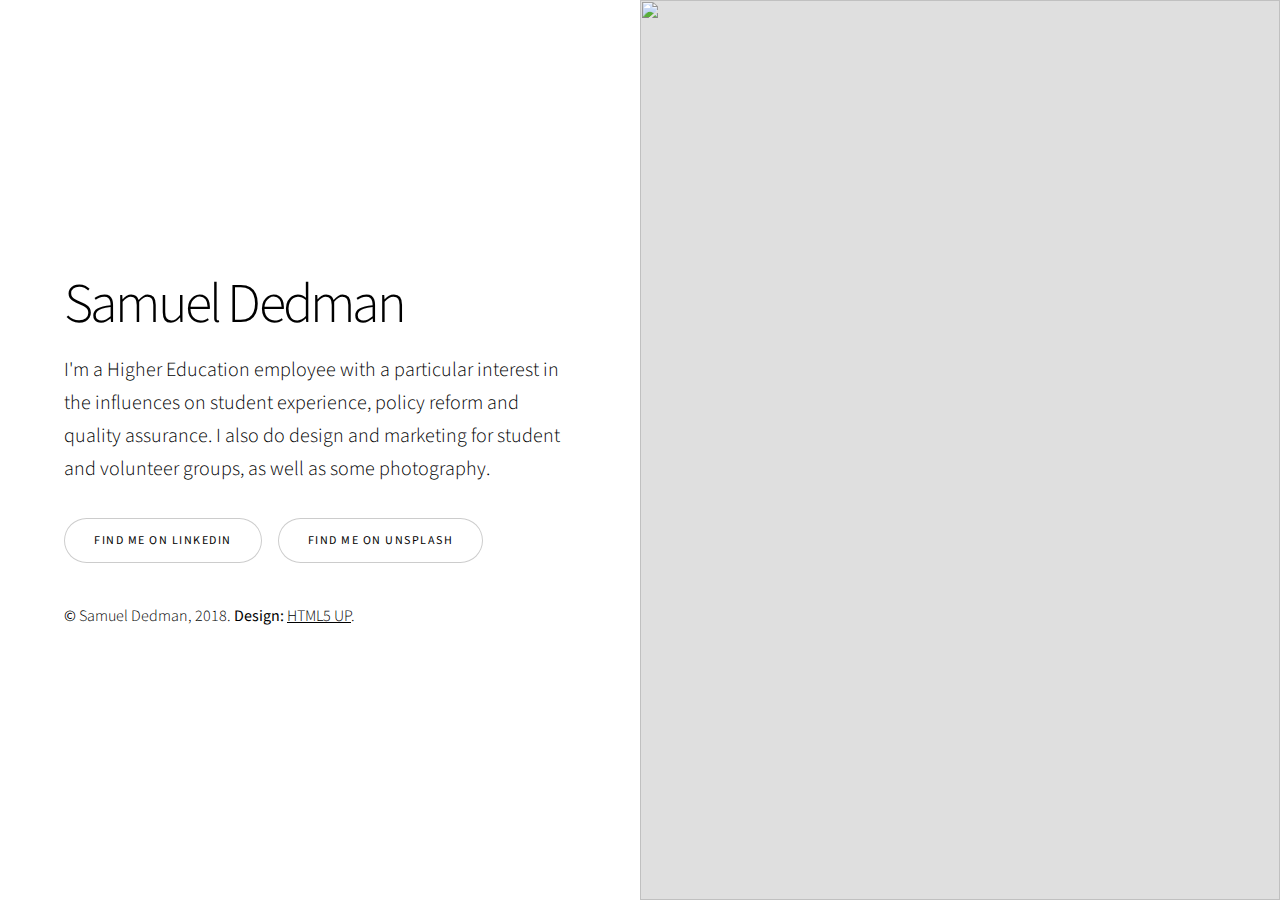
==== index.html @ d0163341 "ADD: New site layout" ====
<!DOCTYPE HTML>
<!--
	Story by HTML5 UP
	html5up.net | @ajlkn
	Free for personal and commercial use under the CCA 3.0 license (html5up.net/license)
-->
<html>

<head>
    <title>Samuel Dedman</title>
    <meta charset="utf-8" />
    <meta name="viewport" content="width=device-width, initial-scale=1, user-scalable=no" />
    <link rel="stylesheet" href="assets/css/main.css" />
    <noscript>
        <link rel="stylesheet" href="assets/css/noscript.css" /></noscript>
</head>

<body class="is-preload">

    <!-- Wrapper -->
    <div id="wrapper" class="divided">

        <!-- One -->
        <section class="banner style1 orient-left content-align-left image-position-right fullscreen onload-image-fade-in onload-content-fade-right">
            <div class="content">
                <h1>Samuel Dedman</h1>
                <p class="major">I'm a Higher Education employee with a particular interest in the influences on student experience, policy reform and quality assurance. I also do design and marketing for student and volunteer groups, as well as some photography.</p>
                <ul class="actions">
                    <li><a href="https://www.linkedin.com/in/samueljdedman/" class="button big wide smooth-scroll-middle">Find me on LinkedIn</a></li>
                    <li><a href="https://unsplash.com/@sjdedman" class="button big wide smooth-scroll-middle">Find me on Unsplash</a></li>
                </ul>
                <p><b>&copy;</b> Samuel Dedman, 2018. <b>Design:</b> <a href="https://html5up.net">HTML5 UP</a>.</p>
            </div>
            <div class="image">
                <img src="images/banner.jpg" alt="" />
            </div>
        </section>

    </div>

    <!-- Scripts -->
    <script src="assets/js/jquery.min.js"></script>
    <script src="assets/js/jquery.scrollex.min.js"></script>
    <script src="assets/js/jquery.scrolly.min.js"></script>
    <script src="assets/js/browser.min.js"></script>
    <script src="assets/js/breakpoints.min.js"></script>
    <script src="assets/js/util.js"></script>
    <script src="assets/js/main.js"></script>

</body>

</html>
---- assets/css/main.css ----
@import url(font-awesome.min.css);
@import url("https://fonts.googleapis.com/css?family=Source+Sans+Pro:300,300i,400,400i");

/*
	Story by HTML5 UP
	html5up.net | @ajlkn
	Free for personal and commercial use under the CCA 3.0 license (html5up.net/license)
*/

html, body, div, span, applet, object,
iframe, h1, h2, h3, h4, h5, h6, p, blockquote,
pre, a, abbr, acronym, address, big, cite,
code, del, dfn, em, img, ins, kbd, q, s, samp,
small, strike, strong, sub, sup, tt, var, b,
u, i, center, dl, dt, dd, ol, ul, li, fieldset,
form, label, legend, table, caption, tbody,
tfoot, thead, tr, th, td, article, aside,
canvas, details, embed, figure, figcaption,
footer, header, hgroup, menu, nav, output, ruby,
section, summary, time, mark, audio, video {
	margin: 0;
	padding: 0;
	border: 0;
	font-size: 100%;
	font: inherit;
	vertical-align: baseline;}

article, aside, details, figcaption, figure,
footer, header, hgroup, menu, nav, section {
	display: block;}

body {
	line-height: 1;
}

ol, ul {
	list-style: none;
}

blockquote, q {
	quotes: none;
}

	blockquote:before, blockquote:after, q:before, q:after {
		content: '';
		content: none;
	}

table {
	border-collapse: collapse;
	border-spacing: 0;
}

body {
	-webkit-text-size-adjust: none;
}

mark {
	background-color: transparent;
	color: inherit;
}

input::-moz-focus-inner {
	border: 0;
	padding: 0;
}

input, select, textarea {
	-moz-appearance: none;
	-webkit-appearance: none;
	-ms-appearance: none;
	appearance: none;
}

/* Basic */

	@-ms-viewport {
		width: device-width;
	}

	body {
		-ms-overflow-style: scrollbar;
	}

	@media screen and (max-width: 480px) {

		html, body {
			min-width: 320px;
		}

	}

	html {
		box-sizing: border-box;
	}

	*, *:before, *:after {
		box-sizing: inherit;
	}

	body {
		background: #ffffff;
	}

		body.is-preload *, body.is-preload *:before, body.is-preload *:after {
			-moz-animation: none !important;
			-webkit-animation: none !important;
			-ms-animation: none !important;
			animation: none !important;
			-moz-transition: none !important;
			-webkit-transition: none !important;
			-ms-transition: none !important;
			transition: none !important;
		}

/* Type */

	html {
		font-size: 18pt;
	}

		@media screen and (max-width: 1680px) {

			html {
				font-size: 14pt;
			}

		}

		@media screen and (max-width: 1280px) {

			html {
				font-size: 12pt;
			}

		}

		@media screen and (max-width: 736px) {

			html {
				font-size: 11pt;
			}

		}

		@media screen and (max-width: 360px) {

			html {
				font-size: 10pt;
			}

		}

	body {
		background-color: #ffffff;
		color: #000000;
	}

	body, input, select, textarea {
		font-family: "Source Sans Pro", Helvetica, sans-serif;
		font-size: 1rem;
		font-weight: 300;
		line-height: 1.65;
	}

	a {
		-moz-transition: color 0.2s ease-in-out;
		-webkit-transition: color 0.2s ease-in-out;
		-ms-transition: color 0.2s ease-in-out;
		transition: color 0.2s ease-in-out;
		text-decoration: underline;
	}

		a:hover {
			text-decoration: none;
		}

	strong, b {
		font-weight: 400;
	}

	em, i {
		font-style: italic;
	}

	p {
		margin: 0 0 2rem 0;
	}

		p.major {
			font-size: 1.25rem;
		}

	h1, h2, h3, h4, h5, h6 {
		font-weight: 300;
		line-height: 1.375;
		letter-spacing: -0.05em;
		margin: 0 0 1rem 0;
	}

		h1 a, h2 a, h3 a, h4 a, h5 a, h6 a {
			color: inherit;
			text-decoration: none;
		}

	h1 {
		font-size: 3.5rem;
		line-height: 1.2;
	}

	h2 {
		font-size: 2.25rem;
	}

	h3 {
		font-size: 1.5rem;
	}

	h4 {
		font-size: 1.1rem;
	}

	h5 {
		font-size: 0.9rem;
	}

	h6 {
		font-size: 0.7rem;
	}

	sub {
		font-size: 0.8rem;
		position: relative;
		top: 0.5rem;
	}

	sup {
		font-size: 0.8rem;
		position: relative;
		top: -0.5rem;
	}

	blockquote {
		border-left: solid 4px;
		font-style: italic;
		margin: 0 0 2rem 0;
		padding: 0.5rem 0 0.5rem 2rem;
	}

	code {
		border-radius: 4px;
		font-family: "Courier New", monospace;
		font-size: 0.9em;
		margin: 0 0.25rem;
		padding: 0.25rem 0.325rem;
	}

	pre {
		-webkit-overflow-scrolling: touch;
		font-family: "Courier New", monospace;
		font-size: 0.9em;
		margin: 0 0 2rem 0;
	}

		pre code {
			display: block;
			line-height: 1.5;
			padding: 0.75rem 1rem;
			overflow-x: auto;
		}

	hr {
		border: 0;
		border-bottom: solid 1px;
		margin: 2.5rem 0;
	}

		hr.major {
			margin: 3.5rem 0;
		}

	.align-left {
		text-align: left;
	}

	.align-center {
		text-align: center;
	}

	.align-right {
		text-align: right;
	}

	@media screen and (max-width: 736px) {

		p.major {
			font-size: 1.1rem;
		}

		h1 {
			font-size: 2.5rem;
		}

		h2 {
			font-size: 2rem;
		}

		h3 {
			font-size: 1.25rem;
		}

		h4 {
			font-size: 1rem;
		}

	}

	input, select, textarea {
		color: #000000;
	}

	a {
		color: #000000;
	}

		a:hover {
			color: #47D3E5;
		}

	strong, b {
		color: #000000;
	}

	h1, h2, h3, h4, h5, h6 {
		color: #000000;
	}

	blockquote {
		border-left-color: rgba(0, 0, 0, 0.2);
	}

	code {
		background: rgba(0, 0, 0, 0.05);
		border-color: rgba(0, 0, 0, 0.2);
	}

	hr {
		border-bottom-color: rgba(0, 0, 0, 0.2);
	}

/* Row */

	.row {
		display: flex;
		flex-wrap: wrap;
		box-sizing: border-box;
		align-items: stretch;
	}

		.row > * {
			box-sizing: border-box;
		}

		.row.gtr-uniform > * > :last-child {
			margin-bottom: 0;
		}

		.row.aln-left {
			justify-content: flex-start;
		}

		.row.aln-center {
			justify-content: center;
		}

		.row.aln-right {
			justify-content: flex-end;
		}

		.row.aln-top {
			align-items: flex-start;
		}

		.row.aln-middle {
			align-items: center;
		}

		.row.aln-bottom {
			align-items: flex-end;
		}

		.row > .imp {
			order: -1;
		}

		.row > .col-1 {
			width: 8.3333333333%;
		}

		.row > .off-1 {
			margin-left: 8.3333333333%;
		}

		.row > .col-2 {
			width: 16.6666666667%;
		}

		.row > .off-2 {
			margin-left: 16.6666666667%;
		}

		.row > .col-3 {
			width: 25%;
		}

		.row > .off-3 {
			margin-left: 25%;
		}

		.row > .col-4 {
			width: 33.3333333333%;
		}

		.row > .off-4 {
			margin-left: 33.3333333333%;
		}

		.row > .col-5 {
			width: 41.6666666667%;
		}

		.row > .off-5 {
			margin-left: 41.6666666667%;
		}

		.row > .col-6 {
			width: 50%;
		}

		.row > .off-6 {
			margin-left: 50%;
		}

		.row > .col-7 {
			width: 58.3333333333%;
		}

		.row > .off-7 {
			margin-left: 58.3333333333%;
		}

		.row > .col-8 {
			width: 66.6666666667%;
		}

		.row > .off-8 {
			margin-left: 66.6666666667%;
		}

		.row > .col-9 {
			width: 75%;
		}

		.row > .off-9 {
			margin-left: 75%;
		}

		.row > .col-10 {
			width: 83.3333333333%;
		}

		.row > .off-10 {
			margin-left: 83.3333333333%;
		}

		.row > .col-11 {
			width: 91.6666666667%;
		}

		.row > .off-11 {
			margin-left: 91.6666666667%;
		}

		.row > .col-12 {
			width: 100%;
		}

		.row > .off-12 {
			margin-left: 100%;
		}

		.row.gtr-0 {
			margin-top: 0;
			margin-left: 0rem;
		}

			.row.gtr-0 > * {
				padding: 0 0 0 0rem;
			}

			.row.gtr-0.gtr-uniform {
				margin-top: 0rem;
			}

				.row.gtr-0.gtr-uniform > * {
					padding-top: 0rem;
				}

		.row.gtr-25 {
			margin-top: 0;
			margin-left: -0.5rem;
		}

			.row.gtr-25 > * {
				padding: 0 0 0 0.5rem;
			}

			.row.gtr-25.gtr-uniform {
				margin-top: -0.5rem;
			}

				.row.gtr-25.gtr-uniform > * {
					padding-top: 0.5rem;
				}

		.row.gtr-50 {
			margin-top: 0;
			margin-left: -1rem;
		}

			.row.gtr-50 > * {
				padding: 0 0 0 1rem;
			}

			.row.gtr-50.gtr-uniform {
				margin-top: -1rem;
			}

				.row.gtr-50.gtr-uniform > * {
					padding-top: 1rem;
				}

		.row {
			margin-top: 0;
			margin-left: -2rem;
		}

			.row > * {
				padding: 0 0 0 2rem;
			}

			.row.gtr-uniform {
				margin-top: -2rem;
			}

				.row.gtr-uniform > * {
					padding-top: 2rem;
				}

		.row.gtr-150 {
			margin-top: 0;
			margin-left: -3rem;
		}

			.row.gtr-150 > * {
				padding: 0 0 0 3rem;
			}

			.row.gtr-150.gtr-uniform {
				margin-top: -3rem;
			}

				.row.gtr-150.gtr-uniform > * {
					padding-top: 3rem;
				}

		.row.gtr-200 {
			margin-top: 0;
			margin-left: -4rem;
		}

			.row.gtr-200 > * {
				padding: 0 0 0 4rem;
			}

			.row.gtr-200.gtr-uniform {
				margin-top: -4rem;
			}

				.row.gtr-200.gtr-uniform > * {
					padding-top: 4rem;
				}

		@media screen and (max-width: 1680px) {

			.row {
				display: flex;
				flex-wrap: wrap;
				box-sizing: border-box;
				align-items: stretch;
			}

				.row > * {
					box-sizing: border-box;
				}

				.row.gtr-uniform > * > :last-child {
					margin-bottom: 0;
				}

				.row.aln-left {
					justify-content: flex-start;
				}

				.row.aln-center {
					justify-content: center;
				}

				.row.aln-right {
					justify-content: flex-end;
				}

				.row.aln-top {
					align-items: flex-start;
				}

				.row.aln-middle {
					align-items: center;
				}

				.row.aln-bottom {
					align-items: flex-end;
				}

				.row > .imp-xlarge {
					order: -1;
				}

				.row > .col-1-xlarge {
					width: 8.3333333333%;
				}

				.row > .off-1-xlarge {
					margin-left: 8.3333333333%;
				}

				.row > .col-2-xlarge {
					width: 16.6666666667%;
				}

				.row > .off-2-xlarge {
					margin-left: 16.6666666667%;
				}

				.row > .col-3-xlarge {
					width: 25%;
				}

				.row > .off-3-xlarge {
					margin-left: 25%;
				}

				.row > .col-4-xlarge {
					width: 33.3333333333%;
				}

				.row > .off-4-xlarge {
					margin-left: 33.3333333333%;
				}

				.row > .col-5-xlarge {
					width: 41.6666666667%;
				}

				.row > .off-5-xlarge {
					margin-left: 41.6666666667%;
				}

				.row > .col-6-xlarge {
					width: 50%;
				}

				.row > .off-6-xlarge {
					margin-left: 50%;
				}

				.row > .col-7-xlarge {
					width: 58.3333333333%;
				}

				.row > .off-7-xlarge {
					margin-left: 58.3333333333%;
				}

				.row > .col-8-xlarge {
					width: 66.6666666667%;
				}

				.row > .off-8-xlarge {
					margin-left: 66.6666666667%;
				}

				.row > .col-9-xlarge {
					width: 75%;
				}

				.row > .off-9-xlarge {
					margin-left: 75%;
				}

				.row > .col-10-xlarge {
					width: 83.3333333333%;
				}

				.row > .off-10-xlarge {
					margin-left: 83.3333333333%;
				}

				.row > .col-11-xlarge {
					width: 91.6666666667%;
				}

				.row > .off-11-xlarge {
					margin-left: 91.6666666667%;
				}

				.row > .col-12-xlarge {
					width: 100%;
				}

				.row > .off-12-xlarge {
					margin-left: 100%;
				}

				.row.gtr-0 {
					margin-top: 0;
					margin-left: 0rem;
				}

					.row.gtr-0 > * {
						padding: 0 0 0 0rem;
					}

					.row.gtr-0.gtr-uniform {
						margin-top: 0rem;
					}

						.row.gtr-0.gtr-uniform > * {
							padding-top: 0rem;
						}

				.row.gtr-25 {
					margin-top: 0;
					margin-left: -0.5rem;
				}

					.row.gtr-25 > * {
						padding: 0 0 0 0.5rem;
					}

					.row.gtr-25.gtr-uniform {
						margin-top: -0.5rem;
					}

						.row.gtr-25.gtr-uniform > * {
							padding-top: 0.5rem;
						}

				.row.gtr-50 {
					margin-top: 0;
					margin-left: -1rem;
				}

					.row.gtr-50 > * {
						padding: 0 0 0 1rem;
					}

					.row.gtr-50.gtr-uniform {
						margin-top: -1rem;
					}

						.row.gtr-50.gtr-uniform > * {
							padding-top: 1rem;
						}

				.row {
					margin-top: 0;
					margin-left: -2rem;
				}

					.row > * {
						padding: 0 0 0 2rem;
					}

					.row.gtr-uniform {
						margin-top: -2rem;
					}

						.row.gtr-uniform > * {
							padding-top: 2rem;
						}

				.row.gtr-150 {
					margin-top: 0;
					margin-left: -3rem;
				}

					.row.gtr-150 > * {
						padding: 0 0 0 3rem;
					}

					.row.gtr-150.gtr-uniform {
						margin-top: -3rem;
					}

						.row.gtr-150.gtr-uniform > * {
							padding-top: 3rem;
						}

				.row.gtr-200 {
					margin-top: 0;
					margin-left: -4rem;
				}

					.row.gtr-200 > * {
						padding: 0 0 0 4rem;
					}

					.row.gtr-200.gtr-uniform {
						margin-top: -4rem;
					}

						.row.gtr-200.gtr-uniform > * {
							padding-top: 4rem;
						}

		}

		@media screen and (max-width: 1280px) {

			.row {
				display: flex;
				flex-wrap: wrap;
				box-sizing: border-box;
				align-items: stretch;
			}

				.row > * {
					box-sizing: border-box;
				}

				.row.gtr-uniform > * > :last-child {
					margin-bottom: 0;
				}

				.row.aln-left {
					justify-content: flex-start;
				}

				.row.aln-center {
					justify-content: center;
				}

				.row.aln-right {
					justify-content: flex-end;
				}

				.row.aln-top {
					align-items: flex-start;
				}

				.row.aln-middle {
					align-items: center;
				}

				.row.aln-bottom {
					align-items: flex-end;
				}

				.row > .imp-large {
					order: -1;
				}

				.row > .col-1-large {
					width: 8.3333333333%;
				}

				.row > .off-1-large {
					margin-left: 8.3333333333%;
				}

				.row > .col-2-large {
					width: 16.6666666667%;
				}

				.row > .off-2-large {
					margin-left: 16.6666666667%;
				}

				.row > .col-3-large {
					width: 25%;
				}

				.row > .off-3-large {
					margin-left: 25%;
				}

				.row > .col-4-large {
					width: 33.3333333333%;
				}

				.row > .off-4-large {
					margin-left: 33.3333333333%;
				}

				.row > .col-5-large {
					width: 41.6666666667%;
				}

				.row > .off-5-large {
					margin-left: 41.6666666667%;
				}

				.row > .col-6-large {
					width: 50%;
				}

				.row > .off-6-large {
					margin-left: 50%;
				}

				.row > .col-7-large {
					width: 58.3333333333%;
				}

				.row > .off-7-large {
					margin-left: 58.3333333333%;
				}

				.row > .col-8-large {
					width: 66.6666666667%;
				}

				.row > .off-8-large {
					margin-left: 66.6666666667%;
				}

				.row > .col-9-large {
					width: 75%;
				}

				.row > .off-9-large {
					margin-left: 75%;
				}

				.row > .col-10-large {
					width: 83.3333333333%;
				}

				.row > .off-10-large {
					margin-left: 83.3333333333%;
				}

				.row > .col-11-large {
					width: 91.6666666667%;
				}

				.row > .off-11-large {
					margin-left: 91.6666666667%;
				}

				.row > .col-12-large {
					width: 100%;
				}

				.row > .off-12-large {
					margin-left: 100%;
				}

				.row.gtr-0 {
					margin-top: 0;
					margin-left: 0rem;
				}

					.row.gtr-0 > * {
						padding: 0 0 0 0rem;
					}

					.row.gtr-0.gtr-uniform {
						margin-top: 0rem;
					}

						.row.gtr-0.gtr-uniform > * {
							padding-top: 0rem;
						}

				.row.gtr-25 {
					margin-top: 0;
					margin-left: -0.5rem;
				}

					.row.gtr-25 > * {
						padding: 0 0 0 0.5rem;
					}

					.row.gtr-25.gtr-uniform {
						margin-top: -0.5rem;
					}

						.row.gtr-25.gtr-uniform > * {
							padding-top: 0.5rem;
						}

				.row.gtr-50 {
					margin-top: 0;
					margin-left: -1rem;
				}

					.row.gtr-50 > * {
						padding: 0 0 0 1rem;
					}

					.row.gtr-50.gtr-uniform {
						margin-top: -1rem;
					}

						.row.gtr-50.gtr-uniform > * {
							padding-top: 1rem;
						}

				.row {
					margin-top: 0;
					margin-left: -2rem;
				}

					.row > * {
						padding: 0 0 0 2rem;
					}

					.row.gtr-uniform {
						margin-top: -2rem;
					}

						.row.gtr-uniform > * {
							padding-top: 2rem;
						}

				.row.gtr-150 {
					margin-top: 0;
					margin-left: -3rem;
				}

					.row.gtr-150 > * {
						padding: 0 0 0 3rem;
					}

					.row.gtr-150.gtr-uniform {
						margin-top: -3rem;
					}

						.row.gtr-150.gtr-uniform > * {
							padding-top: 3rem;
						}

				.row.gtr-200 {
					margin-top: 0;
					margin-left: -4rem;
				}

					.row.gtr-200 > * {
						padding: 0 0 0 4rem;
					}

					.row.gtr-200.gtr-uniform {
						margin-top: -4rem;
					}

						.row.gtr-200.gtr-uniform > * {
							padding-top: 4rem;
						}

		}

		@media screen and (max-width: 980px) {

			.row {
				display: flex;
				flex-wrap: wrap;
				box-sizing: border-box;
				align-items: stretch;
			}

				.row > * {
					box-sizing: border-box;
				}

				.row.gtr-uniform > * > :last-child {
					margin-bottom: 0;
				}

				.row.aln-left {
					justify-content: flex-start;
				}

				.row.aln-center {
					justify-content: center;
				}

				.row.aln-right {
					justify-content: flex-end;
				}

				.row.aln-top {
					align-items: flex-start;
				}

				.row.aln-middle {
					align-items: center;
				}

				.row.aln-bottom {
					align-items: flex-end;
				}

				.row > .imp-medium {
					order: -1;
				}

				.row > .col-1-medium {
					width: 8.3333333333%;
				}

				.row > .off-1-medium {
					margin-left: 8.3333333333%;
				}

				.row > .col-2-medium {
					width: 16.6666666667%;
				}

				.row > .off-2-medium {
					margin-left: 16.6666666667%;
				}

				.row > .col-3-medium {
					width: 25%;
				}

				.row > .off-3-medium {
					margin-left: 25%;
				}

				.row > .col-4-medium {
					width: 33.3333333333%;
				}

				.row > .off-4-medium {
					margin-left: 33.3333333333%;
				}

				.row > .col-5-medium {
					width: 41.6666666667%;
				}

				.row > .off-5-medium {
					margin-left: 41.6666666667%;
				}

				.row > .col-6-medium {
					width: 50%;
				}

				.row > .off-6-medium {
					margin-left: 50%;
				}

				.row > .col-7-medium {
					width: 58.3333333333%;
				}

				.row > .off-7-medium {
					margin-left: 58.3333333333%;
				}

				.row > .col-8-medium {
					width: 66.6666666667%;
				}

				.row > .off-8-medium {
					margin-left: 66.6666666667%;
				}

				.row > .col-9-medium {
					width: 75%;
				}

				.row > .off-9-medium {
					margin-left: 75%;
				}

				.row > .col-10-medium {
					width: 83.3333333333%;
				}

				.row > .off-10-medium {
					margin-left: 83.3333333333%;
				}

				.row > .col-11-medium {
					width: 91.6666666667%;
				}

				.row > .off-11-medium {
					margin-left: 91.6666666667%;
				}

				.row > .col-12-medium {
					width: 100%;
				}

				.row > .off-12-medium {
					margin-left: 100%;
				}

				.row.gtr-0 {
					margin-top: 0;
					margin-left: 0rem;
				}

					.row.gtr-0 > * {
						padding: 0 0 0 0rem;
					}

					.row.gtr-0.gtr-uniform {
						margin-top: 0rem;
					}

						.row.gtr-0.gtr-uniform > * {
							padding-top: 0rem;
						}

				.row.gtr-25 {
					margin-top: 0;
					margin-left: -0.5rem;
				}

					.row.gtr-25 > * {
						padding: 0 0 0 0.5rem;
					}

					.row.gtr-25.gtr-uniform {
						margin-top: -0.5rem;
					}

						.row.gtr-25.gtr-uniform > * {
							padding-top: 0.5rem;
						}

				.row.gtr-50 {
					margin-top: 0;
					margin-left: -1rem;
				}

					.row.gtr-50 > * {
						padding: 0 0 0 1rem;
					}

					.row.gtr-50.gtr-uniform {
						margin-top: -1rem;
					}

						.row.gtr-50.gtr-uniform > * {
							padding-top: 1rem;
						}

				.row {
					margin-top: 0;
					margin-left: -2rem;
				}

					.row > * {
						padding: 0 0 0 2rem;
					}

					.row.gtr-uniform {
						margin-top: -2rem;
					}

						.row.gtr-uniform > * {
							padding-top: 2rem;
						}

				.row.gtr-150 {
					margin-top: 0;
					margin-left: -3rem;
				}

					.row.gtr-150 > * {
						padding: 0 0 0 3rem;
					}

					.row.gtr-150.gtr-uniform {
						margin-top: -3rem;
					}

						.row.gtr-150.gtr-uniform > * {
							padding-top: 3rem;
						}

				.row.gtr-200 {
					margin-top: 0;
					margin-left: -4rem;
				}

					.row.gtr-200 > * {
						padding: 0 0 0 4rem;
					}

					.row.gtr-200.gtr-uniform {
						margin-top: -4rem;
					}

						.row.gtr-200.gtr-uniform > * {
							padding-top: 4rem;
						}

		}

		@media screen and (max-width: 736px) {

			.row {
				display: flex;
				flex-wrap: wrap;
				box-sizing: border-box;
				align-items: stretch;
			}

				.row > * {
					box-sizing: border-box;
				}

				.row.gtr-uniform > * > :last-child {
					margin-bottom: 0;
				}

				.row.aln-left {
					justify-content: flex-start;
				}

				.row.aln-center {
					justify-content: center;
				}

				.row.aln-right {
					justify-content: flex-end;
				}

				.row.aln-top {
					align-items: flex-start;
				}

				.row.aln-middle {
					align-items: center;
				}

				.row.aln-bottom {
					align-items: flex-end;
				}

				.row > .imp-small {
					order: -1;
				}

				.row > .col-1-small {
					width: 8.3333333333%;
				}

				.row > .off-1-small {
					margin-left: 8.3333333333%;
				}

				.row > .col-2-small {
					width: 16.6666666667%;
				}

				.row > .off-2-small {
					margin-left: 16.6666666667%;
				}

				.row > .col-3-small {
					width: 25%;
				}

				.row > .off-3-small {
					margin-left: 25%;
				}

				.row > .col-4-small {
					width: 33.3333333333%;
				}

				.row > .off-4-small {
					margin-left: 33.3333333333%;
				}

				.row > .col-5-small {
					width: 41.6666666667%;
				}

				.row > .off-5-small {
					margin-left: 41.6666666667%;
				}

				.row > .col-6-small {
					width: 50%;
				}

				.row > .off-6-small {
					margin-left: 50%;
				}

				.row > .col-7-small {
					width: 58.3333333333%;
				}

				.row > .off-7-small {
					margin-left: 58.3333333333%;
				}

				.row > .col-8-small {
					width: 66.6666666667%;
				}

				.row > .off-8-small {
					margin-left: 66.6666666667%;
				}

				.row > .col-9-small {
					width: 75%;
				}

				.row > .off-9-small {
					margin-left: 75%;
				}

				.row > .col-10-small {
					width: 83.3333333333%;
				}

				.row > .off-10-small {
					margin-left: 83.3333333333%;
				}

				.row > .col-11-small {
					width: 91.6666666667%;
				}

				.row > .off-11-small {
					margin-left: 91.6666666667%;
				}

				.row > .col-12-small {
					width: 100%;
				}

				.row > .off-12-small {
					margin-left: 100%;
				}

				.row.gtr-0 {
					margin-top: 0;
					margin-left: 0rem;
				}

					.row.gtr-0 > * {
						padding: 0 0 0 0rem;
					}

					.row.gtr-0.gtr-uniform {
						margin-top: 0rem;
					}

						.row.gtr-0.gtr-uniform > * {
							padding-top: 0rem;
						}

				.row.gtr-25 {
					margin-top: 0;
					margin-left: -0.5rem;
				}

					.row.gtr-25 > * {
						padding: 0 0 0 0.5rem;
					}

					.row.gtr-25.gtr-uniform {
						margin-top: -0.5rem;
					}

						.row.gtr-25.gtr-uniform > * {
							padding-top: 0.5rem;
						}

				.row.gtr-50 {
					margin-top: 0;
					margin-left: -1rem;
				}

					.row.gtr-50 > * {
						padding: 0 0 0 1rem;
					}

					.row.gtr-50.gtr-uniform {
						margin-top: -1rem;
					}

						.row.gtr-50.gtr-uniform > * {
							padding-top: 1rem;
						}

				.row {
					margin-top: 0;
					margin-left: -2rem;
				}

					.row > * {
						padding: 0 0 0 2rem;
					}

					.row.gtr-uniform {
						margin-top: -2rem;
					}

						.row.gtr-uniform > * {
							padding-top: 2rem;
						}

				.row.gtr-150 {
					margin-top: 0;
					margin-left: -3rem;
				}

					.row.gtr-150 > * {
						padding: 0 0 0 3rem;
					}

					.row.gtr-150.gtr-uniform {
						margin-top: -3rem;
					}

						.row.gtr-150.gtr-uniform > * {
							padding-top: 3rem;
						}

				.row.gtr-200 {
					margin-top: 0;
					margin-left: -4rem;
				}

					.row.gtr-200 > * {
						padding: 0 0 0 4rem;
					}

					.row.gtr-200.gtr-uniform {
						margin-top: -4rem;
					}

						.row.gtr-200.gtr-uniform > * {
							padding-top: 4rem;
						}

		}

		@media screen and (max-width: 480px) {

			.row {
				display: flex;
				flex-wrap: wrap;
				box-sizing: border-box;
				align-items: stretch;
			}

				.row > * {
					box-sizing: border-box;
				}

				.row.gtr-uniform > * > :last-child {
					margin-bottom: 0;
				}

				.row.aln-left {
					justify-content: flex-start;
				}

				.row.aln-center {
					justify-content: center;
				}

				.row.aln-right {
					justify-content: flex-end;
				}

				.row.aln-top {
					align-items: flex-start;
				}

				.row.aln-middle {
					align-items: center;
				}

				.row.aln-bottom {
					align-items: flex-end;
				}

				.row > .imp-xsmall {
					order: -1;
				}

				.row > .col-1-xsmall {
					width: 8.3333333333%;
				}

				.row > .off-1-xsmall {
					margin-left: 8.3333333333%;
				}

				.row > .col-2-xsmall {
					width: 16.6666666667%;
				}

				.row > .off-2-xsmall {
					margin-left: 16.6666666667%;
				}

				.row > .col-3-xsmall {
					width: 25%;
				}

				.row > .off-3-xsmall {
					margin-left: 25%;
				}

				.row > .col-4-xsmall {
					width: 33.3333333333%;
				}

				.row > .off-4-xsmall {
					margin-left: 33.3333333333%;
				}

				.row > .col-5-xsmall {
					width: 41.6666666667%;
				}

				.row > .off-5-xsmall {
					margin-left: 41.6666666667%;
				}

				.row > .col-6-xsmall {
					width: 50%;
				}

				.row > .off-6-xsmall {
					margin-left: 50%;
				}

				.row > .col-7-xsmall {
					width: 58.3333333333%;
				}

				.row > .off-7-xsmall {
					margin-left: 58.3333333333%;
				}

				.row > .col-8-xsmall {
					width: 66.6666666667%;
				}

				.row > .off-8-xsmall {
					margin-left: 66.6666666667%;
				}

				.row > .col-9-xsmall {
					width: 75%;
				}

				.row > .off-9-xsmall {
					margin-left: 75%;
				}

				.row > .col-10-xsmall {
					width: 83.3333333333%;
				}

				.row > .off-10-xsmall {
					margin-left: 83.3333333333%;
				}

				.row > .col-11-xsmall {
					width: 91.6666666667%;
				}

				.row > .off-11-xsmall {
					margin-left: 91.6666666667%;
				}

				.row > .col-12-xsmall {
					width: 100%;
				}

				.row > .off-12-xsmall {
					margin-left: 100%;
				}

				.row.gtr-0 {
					margin-top: 0;
					margin-left: 0rem;
				}

					.row.gtr-0 > * {
						padding: 0 0 0 0rem;
					}

					.row.gtr-0.gtr-uniform {
						margin-top: 0rem;
					}

						.row.gtr-0.gtr-uniform > * {
							padding-top: 0rem;
						}

				.row.gtr-25 {
					margin-top: 0;
					margin-left: -0.5rem;
				}

					.row.gtr-25 > * {
						padding: 0 0 0 0.5rem;
					}

					.row.gtr-25.gtr-uniform {
						margin-top: -0.5rem;
					}

						.row.gtr-25.gtr-uniform > * {
							padding-top: 0.5rem;
						}

				.row.gtr-50 {
					margin-top: 0;
					margin-left: -1rem;
				}

					.row.gtr-50 > * {
						padding: 0 0 0 1rem;
					}

					.row.gtr-50.gtr-uniform {
						margin-top: -1rem;
					}

						.row.gtr-50.gtr-uniform > * {
							padding-top: 1rem;
						}

				.row {
					margin-top: 0;
					margin-left: -2rem;
				}

					.row > * {
						padding: 0 0 0 2rem;
					}

					.row.gtr-uniform {
						margin-top: -2rem;
					}

						.row.gtr-uniform > * {
							padding-top: 2rem;
						}

				.row.gtr-150 {
					margin-top: 0;
					margin-left: -3rem;
				}

					.row.gtr-150 > * {
						padding: 0 0 0 3rem;
					}

					.row.gtr-150.gtr-uniform {
						margin-top: -3rem;
					}

						.row.gtr-150.gtr-uniform > * {
							padding-top: 3rem;
						}

				.row.gtr-200 {
					margin-top: 0;
					margin-left: -4rem;
				}

					.row.gtr-200 > * {
						padding: 0 0 0 4rem;
					}

					.row.gtr-200.gtr-uniform {
						margin-top: -4rem;
					}

						.row.gtr-200.gtr-uniform > * {
							padding-top: 4rem;
						}

		}

		@media screen and (max-width: 360px) {

			.row {
				display: flex;
				flex-wrap: wrap;
				box-sizing: border-box;
				align-items: stretch;
			}

				.row > * {
					box-sizing: border-box;
				}

				.row.gtr-uniform > * > :last-child {
					margin-bottom: 0;
				}

				.row.aln-left {
					justify-content: flex-start;
				}

				.row.aln-center {
					justify-content: center;
				}

				.row.aln-right {
					justify-content: flex-end;
				}

				.row.aln-top {
					align-items: flex-start;
				}

				.row.aln-middle {
					align-items: center;
				}

				.row.aln-bottom {
					align-items: flex-end;
				}

				.row > .imp-xxsmall {
					order: -1;
				}

				.row > .col-1-xxsmall {
					width: 8.3333333333%;
				}

				.row > .off-1-xxsmall {
					margin-left: 8.3333333333%;
				}

				.row > .col-2-xxsmall {
					width: 16.6666666667%;
				}

				.row > .off-2-xxsmall {
					margin-left: 16.6666666667%;
				}

				.row > .col-3-xxsmall {
					width: 25%;
				}

				.row > .off-3-xxsmall {
					margin-left: 25%;
				}

				.row > .col-4-xxsmall {
					width: 33.3333333333%;
				}

				.row > .off-4-xxsmall {
					margin-left: 33.3333333333%;
				}

				.row > .col-5-xxsmall {
					width: 41.6666666667%;
				}

				.row > .off-5-xxsmall {
					margin-left: 41.6666666667%;
				}

				.row > .col-6-xxsmall {
					width: 50%;
				}

				.row > .off-6-xxsmall {
					margin-left: 50%;
				}

				.row > .col-7-xxsmall {
					width: 58.3333333333%;
				}

				.row > .off-7-xxsmall {
					margin-left: 58.3333333333%;
				}

				.row > .col-8-xxsmall {
					width: 66.6666666667%;
				}

				.row > .off-8-xxsmall {
					margin-left: 66.6666666667%;
				}

				.row > .col-9-xxsmall {
					width: 75%;
				}

				.row > .off-9-xxsmall {
					margin-left: 75%;
				}

				.row > .col-10-xxsmall {
					width: 83.3333333333%;
				}

				.row > .off-10-xxsmall {
					margin-left: 83.3333333333%;
				}

				.row > .col-11-xxsmall {
					width: 91.6666666667%;
				}

				.row > .off-11-xxsmall {
					margin-left: 91.6666666667%;
				}

				.row > .col-12-xxsmall {
					width: 100%;
				}

				.row > .off-12-xxsmall {
					margin-left: 100%;
				}

				.row.gtr-0 {
					margin-top: 0;
					margin-left: 0rem;
				}

					.row.gtr-0 > * {
						padding: 0 0 0 0rem;
					}

					.row.gtr-0.gtr-uniform {
						margin-top: 0rem;
					}

						.row.gtr-0.gtr-uniform > * {
							padding-top: 0rem;
						}

				.row.gtr-25 {
					margin-top: 0;
					margin-left: -0.5rem;
				}

					.row.gtr-25 > * {
						padding: 0 0 0 0.5rem;
					}

					.row.gtr-25.gtr-uniform {
						margin-top: -0.5rem;
					}

						.row.gtr-25.gtr-uniform > * {
							padding-top: 0.5rem;
						}

				.row.gtr-50 {
					margin-top: 0;
					margin-left: -1rem;
				}

					.row.gtr-50 > * {
						padding: 0 0 0 1rem;
					}

					.row.gtr-50.gtr-uniform {
						margin-top: -1rem;
					}

						.row.gtr-50.gtr-uniform > * {
							padding-top: 1rem;
						}

				.row {
					margin-top: 0;
					margin-left: -2rem;
				}

					.row > * {
						padding: 0 0 0 2rem;
					}

					.row.gtr-uniform {
						margin-top: -2rem;
					}

						.row.gtr-uniform > * {
							padding-top: 2rem;
						}

				.row.gtr-150 {
					margin-top: 0;
					margin-left: -3rem;
				}

					.row.gtr-150 > * {
						padding: 0 0 0 3rem;
					}

					.row.gtr-150.gtr-uniform {
						margin-top: -3rem;
					}

						.row.gtr-150.gtr-uniform > * {
							padding-top: 3rem;
						}

				.row.gtr-200 {
					margin-top: 0;
					margin-left: -4rem;
				}

					.row.gtr-200 > * {
						padding: 0 0 0 4rem;
					}

					.row.gtr-200.gtr-uniform {
						margin-top: -4rem;
					}

						.row.gtr-200.gtr-uniform > * {
							padding-top: 4rem;
						}

		}

/* Box */

	.box {
		border-radius: 4px;
		border: solid 1px;
		margin-bottom: 2rem;
		padding: 1.5rem;
	}

		.box > :last-child,
		.box > :last-child > :last-child,
		.box > :last-child > :last-child > :last-child {
			margin-bottom: 0;
		}

		.box.alt {
			border: 0;
			border-radius: 0;
			padding: 0;
		}

	.box {
		border-color: rgba(0, 0, 0, 0.2);
	}

/* Button */

	input[type="submit"],
	input[type="reset"],
	input[type="button"],
	button,
	.button {
		-moz-appearance: none;
		-webkit-appearance: none;
		-ms-appearance: none;
		appearance: none;
		-moz-transition: background-color 0.2s ease-in-out, box-shadow 0.2s ease-in-out, color 0.2s ease-in-out;
		-webkit-transition: background-color 0.2s ease-in-out, box-shadow 0.2s ease-in-out, color 0.2s ease-in-out;
		-ms-transition: background-color 0.2s ease-in-out, box-shadow 0.2s ease-in-out, color 0.2s ease-in-out;
		transition: background-color 0.2s ease-in-out, box-shadow 0.2s ease-in-out, color 0.2s ease-in-out;
		border: 0;
		cursor: pointer;
		display: inline-block;
		font-weight: 400;
		letter-spacing: 0.125em;
		text-align: center;
		text-decoration: none;
		text-transform: uppercase;
		white-space: nowrap;
		font-size: 0.75rem;
		max-width: 20rem;
		height: 3.75em;
		line-height: 3.75em;
		border-radius: 3.75em;
		padding: 0 2.5em;
		text-overflow: ellipsis;
		overflow: hidden;
	}

		input[type="submit"].icon:before,
		input[type="reset"].icon:before,
		input[type="button"].icon:before,
		button.icon:before,
		.button.icon:before {
			margin-right: 0.5rem;
		}

		input[type="submit"].fit,
		input[type="reset"].fit,
		input[type="button"].fit,
		button.fit,
		.button.fit {
			width: 100%;
		}

		input[type="submit"].small,
		input[type="reset"].small,
		input[type="button"].small,
		button.small,
		.button.small {
			font-size: 0.6rem;
			height: 3.325em;
			line-height: 3.325em;
			border-radius: 3.325em;
			padding: 0 2em;
		}

		input[type="submit"].large,
		input[type="reset"].large,
		input[type="button"].large,
		button.large,
		.button.large {
			font-size: 0.8rem;
			height: 4em;
			line-height: 4em;
			border-radius: 4em;
			padding: 0 3em;
		}

		input[type="submit"].wide,
		input[type="reset"].wide,
		input[type="button"].wide,
		button.wide,
		.button.wide {
			min-width: 14em;
		}

		input[type="submit"].disabled, input[type="submit"]:disabled,
		input[type="reset"].disabled,
		input[type="reset"]:disabled,
		input[type="button"].disabled,
		input[type="button"]:disabled,
		button.disabled,
		button:disabled,
		.button.disabled,
		.button:disabled {
			pointer-events: none;
			opacity: 0.25;
		}

	input[type="submit"],
	input[type="reset"],
	input[type="button"],
	button,
	.button {
		background-color: transparent;
		box-shadow: inset 0 0 0 1px rgba(0, 0, 0, 0.2);
		color: #000000 !important;
	}

		input[type="submit"]:hover,
		input[type="reset"]:hover,
		input[type="button"]:hover,
		button:hover,
		.button:hover {
			box-shadow: inset 0 0 0 1px #47D3E5;
			color: #47D3E5 !important;
		}

		input[type="submit"]:active,
		input[type="reset"]:active,
		input[type="button"]:active,
		button:active,
		.button:active {
			background-color: rgba(71, 211, 229, 0.2);
			box-shadow: inset 0 0 0 1px #47D3E5;
			color: #47D3E5 !important;
		}

		input[type="submit"].primary,
		input[type="reset"].primary,
		input[type="button"].primary,
		button.primary,
		.button.primary {
			background-color: #000000;
			box-shadow: none;
			color: #ffffff !important;
		}

			input[type="submit"].primary:hover,
			input[type="reset"].primary:hover,
			input[type="button"].primary:hover,
			button.primary:hover,
			.button.primary:hover {
				background-color: #47D3E5;
			}

			input[type="submit"].primary:active,
			input[type="reset"].primary:active,
			input[type="button"].primary:active,
			button.primary:active,
			.button.primary:active {
				background-color: #1ebdd1;
			}

/* Form */

	form {
		margin: 0 0 2rem 0;
	}

		form > :last-child {
			margin-bottom: 0;
		}

		form > .fields {
			display: -moz-flex;
			display: -webkit-flex;
			display: -ms-flex;
			display: flex;
			-moz-flex-wrap: wrap;
			-webkit-flex-wrap: wrap;
			-ms-flex-wrap: wrap;
			flex-wrap: wrap;
			width: calc(100% + 3rem);
			margin: -1.5rem 0 2rem -1.5rem;
		}

			form > .fields > .field {
				-moz-flex-grow: 0;
				-webkit-flex-grow: 0;
				-ms-flex-grow: 0;
				flex-grow: 0;
				-moz-flex-shrink: 0;
				-webkit-flex-shrink: 0;
				-ms-flex-shrink: 0;
				flex-shrink: 0;
				padding: 1.5rem 0 0 1.5rem;
				width: calc(100% - 1.5rem);
			}

				form > .fields > .field.half {
					width: calc(50% - 0.75rem);
				}

				form > .fields > .field.third {
					width: calc(100%/3 - 0.5rem);
				}

				form > .fields > .field.quarter {
					width: calc(25% - 0.375rem);
				}

		@media screen and (max-width: 480px) {

			form > .fields {
				width: calc(100% + 3rem);
				margin: -1.5rem 0 2rem -1.5rem;
			}

				form > .fields > .field {
					padding: 1.5rem 0 0 1.5rem;
					width: calc(100% - 1.5rem);
				}

					form > .fields > .field.half {
						width: calc(100% - 1.5rem);
					}

					form > .fields > .field.third {
						width: calc(100% - 1.5rem);
					}

					form > .fields > .field.quarter {
						width: calc(100% - 1.5rem);
					}

		}

	label {
		display: block;
		font-size: 0.9rem;
		font-weight: 400;
		margin: 0 0 1rem 0;
	}

	input[type="text"],
	input[type="password"],
	input[type="email"],
	input[type="tel"],
	input[type="search"],
	input[type="url"],
	select,
	textarea {
		-moz-appearance: none;
		-webkit-appearance: none;
		-ms-appearance: none;
		appearance: none;
		background-color: transparent;
		border-radius: 4px;
		border: none;
		border: solid 1px;
		color: inherit;
		display: block;
		outline: 0;
		padding: 0 0.825rem;
		text-decoration: none;
		width: 100%;
	}

		input[type="text"]:invalid,
		input[type="password"]:invalid,
		input[type="email"]:invalid,
		input[type="tel"]:invalid,
		input[type="search"]:invalid,
		input[type="url"]:invalid,
		select:invalid,
		textarea:invalid {
			box-shadow: none;
		}

	select {
		background-size: 1.25rem;
		background-repeat: no-repeat;
		background-position: calc(100% - 1rem) center;
		height: 2.75rem;
		padding-right: 2.75rem;
		text-overflow: ellipsis;
	}

		select:focus::-ms-value {
			background-color: transparent;
		}

		select::-ms-expand {
			display: none;
		}

	input[type="text"],
	input[type="password"],
	input[type="email"],
	input[type="tel"],
	input[type="search"],
	input[type="url"],
	select {
		height: 2.75rem;
	}

	textarea {
		padding: 0.75rem 1rem;
	}

	input[type="checkbox"],
	input[type="radio"] {
		-moz-appearance: none;
		-webkit-appearance: none;
		-ms-appearance: none;
		appearance: none;
		display: block;
		float: left;
		margin-right: -2rem;
		opacity: 0;
		width: 1rem;
		z-index: -1;
	}

		input[type="checkbox"] + label,
		input[type="radio"] + label {
			text-decoration: none;
			-moz-user-select: none;
			-webkit-user-select: none;
			-ms-user-select: none;
			user-select: none;
			cursor: pointer;
			display: inline-block;
			font-size: 1rem;
			font-weight: 300;
			padding-left: 2.4rem;
			padding-right: 0.75rem;
			position: relative;
			margin-bottom: 0;
		}

			input[type="checkbox"] + label:before,
			input[type="radio"] + label:before {
				-moz-osx-font-smoothing: grayscale;
				-webkit-font-smoothing: antialiased;
				font-family: FontAwesome;
				font-style: normal;
				font-weight: normal;
				text-transform: none !important;
			}

			input[type="checkbox"] + label:before,
			input[type="radio"] + label:before {
				border-radius: 4px;
				border: solid 1px;
				content: '';
				display: inline-block;
				height: 1.65rem;
				left: 0;
				line-height: 1.58125rem;
				position: absolute;
				text-align: center;
				top: 0;
				width: 1.65rem;
			}

		input[type="checkbox"]:checked + label:before,
		input[type="radio"]:checked + label:before {
			content: '\f00c';
		}

	input[type="checkbox"] + label:before {
		border-radius: 4px;
	}

	input[type="radio"] + label:before {
		border-radius: 100%;
	}

	::-webkit-input-placeholder {
		opacity: 1.0;
	}

	:-moz-placeholder {
		opacity: 1.0;
	}

	::-moz-placeholder {
		opacity: 1.0;
	}

	:-ms-input-placeholder {
		opacity: 1.0;
	}

	label {
		color: #000000;
	}

	input[type="text"],
	input[type="password"],
	input[type="email"],
	input[type="tel"],
	input[type="search"],
	input[type="url"],
	select,
	textarea {
		border-color: rgba(0, 0, 0, 0.2);
	}

		input[type="text"]:focus,
		input[type="password"]:focus,
		input[type="email"]:focus,
		input[type="tel"]:focus,
		input[type="search"]:focus,
		input[type="url"]:focus,
		select:focus,
		textarea:focus {
			border-color: #47D3E5;
			box-shadow: 0 0 0 1px #47D3E5;
		}

	select {
		background-image: url("data:image/svg+xml;charset=utf8,%3Csvg xmlns='http://www.w3.org/2000/svg' width='40' height='40' preserveAspectRatio='none' viewBox='0 0 40 40'%3E%3Cpath d='M9.4,12.3l10.4,10.4l10.4-10.4c0.2-0.2,0.5-0.4,0.9-0.4c0.3,0,0.6,0.1,0.9,0.4l3.3,3.3c0.2,0.2,0.4,0.5,0.4,0.9 c0,0.4-0.1,0.6-0.4,0.9L20.7,31.9c-0.2,0.2-0.5,0.4-0.9,0.4c-0.3,0-0.6-0.1-0.9-0.4L4.3,17.3c-0.2-0.2-0.4-0.5-0.4-0.9 c0-0.4,0.1-0.6,0.4-0.9l3.3-3.3c0.2-0.2,0.5-0.4,0.9-0.4S9.1,12.1,9.4,12.3z' fill='rgba(0, 0, 0, 0.2)' /%3E%3C/svg%3E");
	}

		select option {
			color: #000000;
			background: #ffffff;
		}

	input[type="checkbox"] + label,
	input[type="radio"] + label {
		color: #000000;
	}

		input[type="checkbox"] + label:before,
		input[type="radio"] + label:before {
			border-color: rgba(0, 0, 0, 0.2);
		}

	input[type="checkbox"]:checked + label:before,
	input[type="radio"]:checked + label:before {
		background-color: #000000;
		border-color: #000000;
		color: #ffffff;
	}

	input[type="checkbox"]:focus + label:before,
	input[type="radio"]:focus + label:before {
		border-color: #47D3E5;
		box-shadow: 0 0 0 1px #47D3E5;
	}

	::-webkit-input-placeholder {
		color: rgba(0, 0, 0, 0.75) !important;
	}

	:-moz-placeholder {
		color: rgba(0, 0, 0, 0.75) !important;
	}

	::-moz-placeholder {
		color: rgba(0, 0, 0, 0.75) !important;
	}

	:-ms-input-placeholder {
		color: rgba(0, 0, 0, 0.75) !important;
	}

/* Icon */

	.icon {
		text-decoration: none;
		border-bottom: none;
		position: relative;
		text-align: center;
	}

		.icon:before {
			-moz-osx-font-smoothing: grayscale;
			-webkit-font-smoothing: antialiased;
			font-family: FontAwesome;
			font-style: normal;
			font-weight: normal;
			text-transform: none !important;
		}

		.icon > .label {
			display: none;
		}

		.icon.style2:before {
			border-radius: 2.75em;
			display: inline-block;
			height: 2.75em;
			line-height: 2.75em;
			width: 2.75em;
		}

		.icon.major {
			display: block;
			margin: 0 0 1rem 0;
		}

			.icon.major:before {
				font-size: 1.25rem;
			}

	a.icon.style2:before {
		-moz-transition: background-color 0.2s ease-in-out, box-shadow 0.2s ease-in-out, color 0.2s ease-in-out;
		-webkit-transition: background-color 0.2s ease-in-out, box-shadow 0.2s ease-in-out, color 0.2s ease-in-out;
		-ms-transition: background-color 0.2s ease-in-out, box-shadow 0.2s ease-in-out, color 0.2s ease-in-out;
		transition: background-color 0.2s ease-in-out, box-shadow 0.2s ease-in-out, color 0.2s ease-in-out;
	}

	.icon.style2:before {
		box-shadow: inset 0 0 0 1px rgba(0, 0, 0, 0.2);
	}

	a.icon.style2:hover:before {
		box-shadow: inset 0 0 0 1px #47D3E5;
		color: #47D3E5;
	}

	a.icon.style2:active:before {
		background-color: rgba(71, 211, 229, 0.1);
		box-shadow: inset 0 0 0 1px #47D3E5;
		color: #47D3E5;
	}

/* Image */

	.image {
		border: 0;
		border-radius: 4px;
		display: inline-block;
		position: relative;
	}

		.image img {
			display: block;
			border-radius: 4px;
		}

		.image.left, .image.right {
			width: 40%;
			max-width: 10rem;
		}

			.image.left img, .image.right img {
				width: 100%;
			}

		.image.left {
			float: left;
			margin: 0 1.5rem 1rem 0;
			top: 0.25rem;
		}

		.image.right {
			float: right;
			margin: 0 0 1rem 1.5rem;
			top: 0.25rem;
		}

		.image.fit {
			display: block;
			margin: 0 0 2rem 0;
			width: 100%;
		}

			.image.fit img {
				width: 100%;
			}

		.image.main {
			display: block;
			margin: 0 0 3rem 0;
			width: 100%;
		}

			.image.main img {
				width: 100%;
			}

/* List */

	ol {
		list-style: decimal;
		margin: 0 0 2rem 0;
		padding-left: 1.25rem;
	}

		ol li {
			padding-left: 0.25rem;
		}

	ul {
		list-style: disc;
		margin: 0 0 2rem 0;
		padding-left: 1rem;
	}

		ul li {
			padding-left: 0.5rem;
		}

		ul.alt {
			list-style: none;
			padding-left: 0;
		}

			ul.alt li {
				border-top: solid 1px;
				padding: 0.5rem 0;
			}

				ul.alt li:first-child {
					border-top: 0;
					padding-top: 0;
				}

	dl {
		margin: 0 0 2rem 0;
	}

		dl dt {
			display: block;
			font-weight: 400;
			margin: 0 0 1rem 0;
		}

		dl dd {
			margin-left: 2rem;
		}

		dl.style2 dt {
			width: 25%;
			float: left;
		}

		dl.style2 dd {
			width: 70%;
			float: left;
		}

		dl.style2:after {
			content: '';
			display: block;
			clear: both;
		}

	ul.alt li {
		border-top-color: rgba(0, 0, 0, 0.2);
	}

/* Actions */

	ul.actions {
		display: -moz-flex;
		display: -webkit-flex;
		display: -ms-flex;
		display: flex;
		cursor: default;
		list-style: none;
		margin-left: -1rem;
		padding-left: 0;
	}

		ul.actions li {
			padding: 0 0 0 1rem;
			vertical-align: middle;
		}

		ul.actions.special {
			-moz-justify-content: center;
			-webkit-justify-content: center;
			-ms-justify-content: center;
			justify-content: center;
			width: 100%;
			margin-left: 0;
		}

			ul.actions.special li:first-child {
				padding-left: 0;
			}

		ul.actions.stacked {
			-moz-flex-direction: column;
			-webkit-flex-direction: column;
			-ms-flex-direction: column;
			flex-direction: column;
			margin-left: 0;
		}

			ul.actions.stacked li {
				padding: 1.3rem 0 0 0;
			}

				ul.actions.stacked li:first-child {
					padding-top: 0;
				}

		ul.actions.fit {
			width: calc(100% + 1rem);
		}

			ul.actions.fit li {
				-moz-flex-grow: 1;
				-webkit-flex-grow: 1;
				-ms-flex-grow: 1;
				flex-grow: 1;
				-moz-flex-shrink: 1;
				-webkit-flex-shrink: 1;
				-ms-flex-shrink: 1;
				flex-shrink: 1;
				width: 100%;
			}

				ul.actions.fit li > * {
					width: 100%;
				}

			ul.actions.fit.stacked {
				width: 100%;
			}

		@media screen and (max-width: 480px) {

			ul.actions:not(.fixed) {
				-moz-flex-direction: column;
				-webkit-flex-direction: column;
				-ms-flex-direction: column;
				flex-direction: column;
				margin-left: 0;
				width: 100% !important;
			}

				ul.actions:not(.fixed) li {
					-moz-flex-grow: 1;
					-webkit-flex-grow: 1;
					-ms-flex-grow: 1;
					flex-grow: 1;
					-moz-flex-shrink: 1;
					-webkit-flex-shrink: 1;
					-ms-flex-shrink: 1;
					flex-shrink: 1;
					padding: 1rem 0 0 0;
					text-align: center;
					width: 100%;
				}

					ul.actions:not(.fixed) li > * {
						width: 100%;
					}

					ul.actions:not(.fixed) li:first-child {
						padding-top: 0;
					}

					ul.actions:not(.fixed) li input[type="submit"],
					ul.actions:not(.fixed) li input[type="reset"],
					ul.actions:not(.fixed) li input[type="button"],
					ul.actions:not(.fixed) li button,
					ul.actions:not(.fixed) li .button {
						width: 100%;
					}

						ul.actions:not(.fixed) li input[type="submit"].icon:before,
						ul.actions:not(.fixed) li input[type="reset"].icon:before,
						ul.actions:not(.fixed) li input[type="button"].icon:before,
						ul.actions:not(.fixed) li button.icon:before,
						ul.actions:not(.fixed) li .button.icon:before {
							margin-left: -0.5rem;
						}

		}

/* Icons */

	ul.icons {
		cursor: default;
		list-style: none;
		padding-left: 0;
	}

		ul.icons li {
			display: inline-block;
			padding: 0 0.75rem 0 0;
		}

			ul.icons li:last-child {
				padding-right: 0;
			}

/* Section/Article */

	section.special, article.special {
		text-align: center;
	}

	header p {
		position: relative;
		margin: -0.65rem 0 1.5rem 0;
		font-style: italic;
	}

	header h1 + p {
		font-size: 1.375rem;
	}

	header h2 + p {
		font-size: 1.25rem;
	}

	header h3 + p {
		font-size: 1.1rem;
	}

	header h4 + p,
	header h5 + p,
	header h6 + p {
		font-size: 0.9rem;
	}

	header p {
		color: rgba(0, 0, 0, 0.75);
	}

/* Table */

	.table-wrapper {
		-webkit-overflow-scrolling: touch;
		margin: 0 0 2rem 0;
		overflow-x: auto;
	}

		.table-wrapper > table {
			margin-bottom: 0;
		}

	table {
		margin: 0 0 2rem 0;
		width: 100%;
	}

		table tbody tr {
			border: solid 1px;
			border-left: 0;
			border-right: 0;
		}

		table td {
			padding: 0.75rem 0.75rem;
		}

		table th {
			font-size: 0.9rem;
			font-weight: 400;
			padding: 0 0.75rem 0.75rem 0.75rem;
			text-align: left;
		}

		table thead {
			border-bottom: solid 2px;
		}

		table tfoot {
			border-top: solid 2px;
		}

		table.alt {
			border-collapse: separate;
		}

			table.alt tbody tr td {
				border: solid 1px;
				border-left-width: 0;
				border-top-width: 0;
			}

				table.alt tbody tr td:first-child {
					border-left-width: 1px;
				}

			table.alt tbody tr:first-child td {
				border-top-width: 1px;
			}

			table.alt thead {
				border-bottom: 0;
			}

			table.alt tfoot {
				border-top: 0;
			}

		table.fixed {
			table-layout: fixed;
		}

	table tbody tr {
		border-color: rgba(0, 0, 0, 0.2);
	}

		table tbody tr:nth-child(2n + 1) {
			background-color: rgba(0, 0, 0, 0.05);
		}

		table tbody tr.alt {
			background-color: rgba(0, 0, 0, 0.05) !important;
		}

	table th {
		color: #000000;
	}

	table thead {
		border-bottom-color: rgba(0, 0, 0, 0.2);
	}

	table tfoot {
		border-top-color: rgba(0, 0, 0, 0.2);
	}

	table.alt tbody tr td {
		border-color: rgba(0, 0, 0, 0.2);
	}

	table.uniform tbody tr:nth-child(2n + 1) {
		background-color: transparent;
	}

/* Banner (transitions) */

	.banner.onload-content-fade-up .content {
		-moz-transition: opacity 0.75s ease-in-out, -moz-transform 0.75s ease-in-out;
		-webkit-transition: opacity 0.75s ease-in-out, -webkit-transform 0.75s ease-in-out;
		-ms-transition: opacity 0.75s ease-in-out, -ms-transform 0.75s ease-in-out;
		transition: opacity 0.75s ease-in-out, transform 0.75s ease-in-out;
	}

	body.is-preload .banner.onload-content-fade-up .content {
		-moz-transform: translateY(1rem);
		-webkit-transform: translateY(1rem);
		-ms-transform: translateY(1rem);
		transform: translateY(1rem);
		opacity: 0;
	}

	.banner.onload-content-fade-down .content {
		-moz-transition: opacity 0.75s ease-in-out, -moz-transform 0.75s ease-in-out;
		-webkit-transition: opacity 0.75s ease-in-out, -webkit-transform 0.75s ease-in-out;
		-ms-transition: opacity 0.75s ease-in-out, -ms-transform 0.75s ease-in-out;
		transition: opacity 0.75s ease-in-out, transform 0.75s ease-in-out;
	}

	body.is-preload .banner.onload-content-fade-down .content {
		-moz-transform: translateY(-1rem);
		-webkit-transform: translateY(-1rem);
		-ms-transform: translateY(-1rem);
		transform: translateY(-1rem);
		opacity: 0;
	}

	.banner.onload-content-fade-left .content {
		-moz-transition: opacity 0.75s ease-in-out, -moz-transform 0.75s ease-in-out;
		-webkit-transition: opacity 0.75s ease-in-out, -webkit-transform 0.75s ease-in-out;
		-ms-transition: opacity 0.75s ease-in-out, -ms-transform 0.75s ease-in-out;
		transition: opacity 0.75s ease-in-out, transform 0.75s ease-in-out;
	}

	body.is-preload .banner.onload-content-fade-left .content {
		-moz-transform: translateX(1rem);
		-webkit-transform: translateX(1rem);
		-ms-transform: translateX(1rem);
		transform: translateX(1rem);
		opacity: 0;
	}

	.banner.onload-content-fade-right .content {
		-moz-transition: opacity 0.75s ease-in-out, -moz-transform 0.75s ease-in-out;
		-webkit-transition: opacity 0.75s ease-in-out, -webkit-transform 0.75s ease-in-out;
		-ms-transition: opacity 0.75s ease-in-out, -ms-transform 0.75s ease-in-out;
		transition: opacity 0.75s ease-in-out, transform 0.75s ease-in-out;
	}

	body.is-preload .banner.onload-content-fade-right .content {
		-moz-transform: translateX(-1rem);
		-webkit-transform: translateX(-1rem);
		-ms-transform: translateX(-1rem);
		transform: translateX(-1rem);
		opacity: 0;
	}

	.banner.onload-content-fade-in .content {
		-moz-transition: opacity 0.75s ease-in-out;
		-webkit-transition: opacity 0.75s ease-in-out;
		-ms-transition: opacity 0.75s ease-in-out;
		transition: opacity 0.75s ease-in-out;
	}

	body.is-preload .banner.onload-content-fade-in .content {
		opacity: 0;
	}

	.banner.onload-image-fade-up .image {
		-moz-transition: opacity 0.75s ease-in-out, -moz-transform 0.75s ease-in-out;
		-webkit-transition: opacity 0.75s ease-in-out, -webkit-transform 0.75s ease-in-out;
		-ms-transition: opacity 0.75s ease-in-out, -ms-transform 0.75s ease-in-out;
		transition: opacity 0.75s ease-in-out, transform 0.75s ease-in-out;
	}

		.banner.onload-image-fade-up .image img {
			-moz-transition: opacity 0.75s ease-in-out;
			-webkit-transition: opacity 0.75s ease-in-out;
			-ms-transition: opacity 0.75s ease-in-out;
			transition: opacity 0.75s ease-in-out;
			-moz-transition-delay: 0.5625s;
			-webkit-transition-delay: 0.5625s;
			-ms-transition-delay: 0.5625s;
			transition-delay: 0.5625s;
		}

	body.is-preload .banner.onload-image-fade-up .image {
		-moz-transform: translateY(1rem);
		-webkit-transform: translateY(1rem);
		-ms-transform: translateY(1rem);
		transform: translateY(1rem);
		opacity: 0;
	}

		body.is-preload .banner.onload-image-fade-up .image img {
			opacity: 0;
		}

	.banner.onload-image-fade-down .image {
		-moz-transition: opacity 0.75s ease-in-out, -moz-transform 0.75s ease-in-out;
		-webkit-transition: opacity 0.75s ease-in-out, -webkit-transform 0.75s ease-in-out;
		-ms-transition: opacity 0.75s ease-in-out, -ms-transform 0.75s ease-in-out;
		transition: opacity 0.75s ease-in-out, transform 0.75s ease-in-out;
	}

		.banner.onload-image-fade-down .image img {
			-moz-transition: opacity 0.75s ease-in-out;
			-webkit-transition: opacity 0.75s ease-in-out;
			-ms-transition: opacity 0.75s ease-in-out;
			transition: opacity 0.75s ease-in-out;
			-moz-transition-delay: 0.5625s;
			-webkit-transition-delay: 0.5625s;
			-ms-transition-delay: 0.5625s;
			transition-delay: 0.5625s;
		}

	body.is-preload .banner.onload-image-fade-down .image {
		-moz-transform: translateY(-1rem);
		-webkit-transform: translateY(-1rem);
		-ms-transform: translateY(-1rem);
		transform: translateY(-1rem);
		opacity: 0;
	}

		body.is-preload .banner.onload-image-fade-down .image img {
			opacity: 0;
		}

	.banner.onload-image-fade-left .image {
		-moz-transition: opacity 0.75s ease-in-out, -moz-transform 0.75s ease-in-out;
		-webkit-transition: opacity 0.75s ease-in-out, -webkit-transform 0.75s ease-in-out;
		-ms-transition: opacity 0.75s ease-in-out, -ms-transform 0.75s ease-in-out;
		transition: opacity 0.75s ease-in-out, transform 0.75s ease-in-out;
	}

		.banner.onload-image-fade-left .image img {
			-moz-transition: opacity 0.75s ease-in-out;
			-webkit-transition: opacity 0.75s ease-in-out;
			-ms-transition: opacity 0.75s ease-in-out;
			transition: opacity 0.75s ease-in-out;
			-moz-transition-delay: 0.5625s;
			-webkit-transition-delay: 0.5625s;
			-ms-transition-delay: 0.5625s;
			transition-delay: 0.5625s;
		}

	body.is-preload .banner.onload-image-fade-left .image {
		-moz-transform: translateX(1rem);
		-webkit-transform: translateX(1rem);
		-ms-transform: translateX(1rem);
		transform: translateX(1rem);
		opacity: 0;
	}

		body.is-preload .banner.onload-image-fade-left .image img {
			opacity: 0;
		}

	.banner.onload-image-fade-right .image {
		-moz-transition: opacity 0.75s ease-in-out, -moz-transform 0.75s ease-in-out;
		-webkit-transition: opacity 0.75s ease-in-out, -webkit-transform 0.75s ease-in-out;
		-ms-transition: opacity 0.75s ease-in-out, -ms-transform 0.75s ease-in-out;
		transition: opacity 0.75s ease-in-out, transform 0.75s ease-in-out;
	}

		.banner.onload-image-fade-right .image img {
			-moz-transition: opacity 0.75s ease-in-out;
			-webkit-transition: opacity 0.75s ease-in-out;
			-ms-transition: opacity 0.75s ease-in-out;
			transition: opacity 0.75s ease-in-out;
			-moz-transition-delay: 0.5625s;
			-webkit-transition-delay: 0.5625s;
			-ms-transition-delay: 0.5625s;
			transition-delay: 0.5625s;
		}

	body.is-preload .banner.onload-image-fade-right .image {
		-moz-transform: translateX(-1rem);
		-webkit-transform: translateX(-1rem);
		-ms-transform: translateX(-1rem);
		transform: translateX(-1rem);
		opacity: 0;
	}

		body.is-preload .banner.onload-image-fade-right .image img {
			opacity: 0;
		}

	.banner.onload-image-fade-in .image img {
		-moz-transition: opacity 0.75s ease-in-out;
		-webkit-transition: opacity 0.75s ease-in-out;
		-ms-transition: opacity 0.75s ease-in-out;
		transition: opacity 0.75s ease-in-out;
	}

	body.is-preload .banner.onload-image-fade-in .image img {
		opacity: 0;
	}

	.banner.onscroll-content-fade-up .content {
		-moz-transition: opacity 0.75s ease-in-out, -moz-transform 0.75s ease-in-out;
		-webkit-transition: opacity 0.75s ease-in-out, -webkit-transform 0.75s ease-in-out;
		-ms-transition: opacity 0.75s ease-in-out, -ms-transform 0.75s ease-in-out;
		transition: opacity 0.75s ease-in-out, transform 0.75s ease-in-out;
	}

	.banner.onscroll-content-fade-up.is-inactive .content {
		-moz-transform: translateY(1rem);
		-webkit-transform: translateY(1rem);
		-ms-transform: translateY(1rem);
		transform: translateY(1rem);
		opacity: 0;
	}

	.banner.onscroll-content-fade-down .content {
		-moz-transition: opacity 0.75s ease-in-out, -moz-transform 0.75s ease-in-out;
		-webkit-transition: opacity 0.75s ease-in-out, -webkit-transform 0.75s ease-in-out;
		-ms-transition: opacity 0.75s ease-in-out, -ms-transform 0.75s ease-in-out;
		transition: opacity 0.75s ease-in-out, transform 0.75s ease-in-out;
	}

	.banner.onscroll-content-fade-down.is-inactive .content {
		-moz-transform: translateY(-1rem);
		-webkit-transform: translateY(-1rem);
		-ms-transform: translateY(-1rem);
		transform: translateY(-1rem);
		opacity: 0;
	}

	.banner.onscroll-content-fade-left .content {
		-moz-transition: opacity 0.75s ease-in-out, -moz-transform 0.75s ease-in-out;
		-webkit-transition: opacity 0.75s ease-in-out, -webkit-transform 0.75s ease-in-out;
		-ms-transition: opacity 0.75s ease-in-out, -ms-transform 0.75s ease-in-out;
		transition: opacity 0.75s ease-in-out, transform 0.75s ease-in-out;
	}

	.banner.onscroll-content-fade-left.is-inactive .content {
		-moz-transform: translateX(1rem);
		-webkit-transform: translateX(1rem);
		-ms-transform: translateX(1rem);
		transform: translateX(1rem);
		opacity: 0;
	}

	.banner.onscroll-content-fade-right .content {
		-moz-transition: opacity 0.75s ease-in-out, -moz-transform 0.75s ease-in-out;
		-webkit-transition: opacity 0.75s ease-in-out, -webkit-transform 0.75s ease-in-out;
		-ms-transition: opacity 0.75s ease-in-out, -ms-transform 0.75s ease-in-out;
		transition: opacity 0.75s ease-in-out, transform 0.75s ease-in-out;
	}

	.banner.onscroll-content-fade-right.is-inactive .content {
		-moz-transform: translateX(-1rem);
		-webkit-transform: translateX(-1rem);
		-ms-transform: translateX(-1rem);
		transform: translateX(-1rem);
		opacity: 0;
	}

	.banner.onscroll-content-fade-in .content {
		-moz-transition: opacity 0.75s ease-in-out;
		-webkit-transition: opacity 0.75s ease-in-out;
		-ms-transition: opacity 0.75s ease-in-out;
		transition: opacity 0.75s ease-in-out;
	}

	.banner.onscroll-content-fade-in.is-inactive .content {
		opacity: 0;
	}

	.banner.onscroll-image-fade-up .image {
		-moz-transition: opacity 0.75s ease-in-out, -moz-transform 0.75s ease-in-out;
		-webkit-transition: opacity 0.75s ease-in-out, -webkit-transform 0.75s ease-in-out;
		-ms-transition: opacity 0.75s ease-in-out, -ms-transform 0.75s ease-in-out;
		transition: opacity 0.75s ease-in-out, transform 0.75s ease-in-out;
	}

		.banner.onscroll-image-fade-up .image img {
			-moz-transition: opacity 0.75s ease-in-out;
			-webkit-transition: opacity 0.75s ease-in-out;
			-ms-transition: opacity 0.75s ease-in-out;
			transition: opacity 0.75s ease-in-out;
			-moz-transition-delay: 0.5625s;
			-webkit-transition-delay: 0.5625s;
			-ms-transition-delay: 0.5625s;
			transition-delay: 0.5625s;
		}

	.banner.onscroll-image-fade-up.is-inactive .image {
		-moz-transform: translateY(1rem);
		-webkit-transform: translateY(1rem);
		-ms-transform: translateY(1rem);
		transform: translateY(1rem);
		opacity: 0;
	}

		.banner.onscroll-image-fade-up.is-inactive .image img {
			opacity: 0;
		}

	.banner.onscroll-image-fade-down .image {
		-moz-transition: opacity 0.75s ease-in-out, -moz-transform 0.75s ease-in-out;
		-webkit-transition: opacity 0.75s ease-in-out, -webkit-transform 0.75s ease-in-out;
		-ms-transition: opacity 0.75s ease-in-out, -ms-transform 0.75s ease-in-out;
		transition: opacity 0.75s ease-in-out, transform 0.75s ease-in-out;
	}

		.banner.onscroll-image-fade-down .image img {
			-moz-transition: opacity 0.75s ease-in-out;
			-webkit-transition: opacity 0.75s ease-in-out;
			-ms-transition: opacity 0.75s ease-in-out;
			transition: opacity 0.75s ease-in-out;
			-moz-transition-delay: 0.5625s;
			-webkit-transition-delay: 0.5625s;
			-ms-transition-delay: 0.5625s;
			transition-delay: 0.5625s;
		}

	.banner.onscroll-image-fade-down.is-inactive .image {
		-moz-transform: translateY(-1rem);
		-webkit-transform: translateY(-1rem);
		-ms-transform: translateY(-1rem);
		transform: translateY(-1rem);
		opacity: 0;
	}

		.banner.onscroll-image-fade-down.is-inactive .image img {
			opacity: 0;
		}

	.banner.onscroll-image-fade-left .image {
		-moz-transition: opacity 0.75s ease-in-out, -moz-transform 0.75s ease-in-out;
		-webkit-transition: opacity 0.75s ease-in-out, -webkit-transform 0.75s ease-in-out;
		-ms-transition: opacity 0.75s ease-in-out, -ms-transform 0.75s ease-in-out;
		transition: opacity 0.75s ease-in-out, transform 0.75s ease-in-out;
	}

		.banner.onscroll-image-fade-left .image img {
			-moz-transition: opacity 0.75s ease-in-out;
			-webkit-transition: opacity 0.75s ease-in-out;
			-ms-transition: opacity 0.75s ease-in-out;
			transition: opacity 0.75s ease-in-out;
			-moz-transition-delay: 0.5625s;
			-webkit-transition-delay: 0.5625s;
			-ms-transition-delay: 0.5625s;
			transition-delay: 0.5625s;
		}

	.banner.onscroll-image-fade-left.is-inactive .image {
		-moz-transform: translateX(1rem);
		-webkit-transform: translateX(1rem);
		-ms-transform: translateX(1rem);
		transform: translateX(1rem);
		opacity: 0;
	}

		.banner.onscroll-image-fade-left.is-inactive .image img {
			opacity: 0;
		}

	.banner.onscroll-image-fade-right .image {
		-moz-transition: opacity 0.75s ease-in-out, -moz-transform 0.75s ease-in-out;
		-webkit-transition: opacity 0.75s ease-in-out, -webkit-transform 0.75s ease-in-out;
		-ms-transition: opacity 0.75s ease-in-out, -ms-transform 0.75s ease-in-out;
		transition: opacity 0.75s ease-in-out, transform 0.75s ease-in-out;
	}

		.banner.onscroll-image-fade-right .image img {
			-moz-transition: opacity 0.75s ease-in-out;
			-webkit-transition: opacity 0.75s ease-in-out;
			-ms-transition: opacity 0.75s ease-in-out;
			transition: opacity 0.75s ease-in-out;
			-moz-transition-delay: 0.5625s;
			-webkit-transition-delay: 0.5625s;
			-ms-transition-delay: 0.5625s;
			transition-delay: 0.5625s;
		}

	.banner.onscroll-image-fade-right.is-inactive .image {
		-moz-transform: translateX(-1rem);
		-webkit-transform: translateX(-1rem);
		-ms-transform: translateX(-1rem);
		transform: translateX(-1rem);
		opacity: 0;
	}

		.banner.onscroll-image-fade-right.is-inactive .image img {
			opacity: 0;
		}

	.banner.onscroll-image-fade-in .image img {
		-moz-transition: opacity 0.75s ease-in-out;
		-webkit-transition: opacity 0.75s ease-in-out;
		-ms-transition: opacity 0.75s ease-in-out;
		transition: opacity 0.75s ease-in-out;
	}

	.banner.onscroll-image-fade-in.is-inactive .image img {
		opacity: 0;
	}

/* Banner (style1) */

	.banner.style1 {
		-moz-align-items: -moz-stretch;
		-webkit-align-items: -webkit-stretch;
		-ms-align-items: -ms-stretch;
		align-items: stretch;
		display: -moz-flex;
		display: -webkit-flex;
		display: -ms-flex;
		display: flex;
		-moz-flex-direction: row;
		-webkit-flex-direction: row;
		-ms-flex-direction: row;
		flex-direction: row;
		-moz-justify-content: -moz-flex-end;
		-webkit-justify-content: -webkit-flex-end;
		-ms-justify-content: -ms-flex-end;
		justify-content: flex-end;
		position: relative;
		text-align: left;
		overflow-x: hidden;
	}

		.banner.style1 .content {
			padding: 7rem 7rem 5rem 7rem ;
			-moz-align-self: center;
			-webkit-align-self: center;
			-ms-align-self: center;
			align-self: center;
			-moz-flex-grow: 1;
			-webkit-flex-grow: 1;
			-ms-flex-grow: 1;
			flex-grow: 1;
			-moz-flex-shrink: 1;
			-webkit-flex-shrink: 1;
			-ms-flex-shrink: 1;
			flex-shrink: 1;
			width: 50%;
			max-width: 48rem;
			margin: 0 auto;
		}

		.banner.style1 .image {
			-moz-flex-grow: 0;
			-webkit-flex-grow: 0;
			-ms-flex-grow: 0;
			flex-grow: 0;
			-moz-flex-shrink: 0;
			-webkit-flex-shrink: 0;
			-ms-flex-shrink: 0;
			flex-shrink: 0;
			border-radius: 0;
			width: 50%;
		}

			.banner.style1 .image img {
				-moz-object-fit: cover;
				-webkit-object-fit: cover;
				-ms-object-fit: cover;
				object-fit: cover;
				-moz-object-position: center;
				-webkit-object-position: center;
				-ms-object-position: center;
				object-position: center;
				display: block;
				position: absolute;
				top: 0;
				left: 0;
				width: 100%;
				height: 100%;
				border-radius: 0;
			}

		@media screen and (max-width: 1680px) {

			.banner.style1 .content {
				padding: 5rem 5rem 3rem 5rem ;
			}

		}

		@media screen and (max-width: 1280px) {

			.banner.style1 .content {
				padding: 4rem 4rem 2rem 4rem ;
			}

		}

		@media screen and (max-width: 980px) {

			.banner.style1 .content {
				padding: 3.75rem 3rem 1.75rem 3rem ;
			}

		}

		@media screen and (max-width: 736px) {

			.banner.style1 .content {
				padding: 2.5rem 2rem 0.5rem 2rem ;
			}

		}

		@media screen and (orientation: portrait) {

			.banner.style1 {
				-moz-flex-direction: column-reverse;
				-webkit-flex-direction: column-reverse;
				-ms-flex-direction: column-reverse;
				flex-direction: column-reverse;
				text-align: center;
			}

				.banner.style1 .content {
					display: -moz-flex;
					display: -webkit-flex;
					display: -ms-flex;
					display: flex;
					-moz-flex-direction: column;
					-webkit-flex-direction: column;
					-ms-flex-direction: column;
					flex-direction: column;
					-moz-justify-content: center;
					-webkit-justify-content: center;
					-ms-justify-content: center;
					justify-content: center;
					width: 100%;
					max-width: 100%;
				}

				.banner.style1 .image {
					width: 100%;
					max-width: 100%;
					height: 45vh;
				}

		}

		.banner.style1.fullscreen {
			min-height: 100vh;
		}

			@media screen and (orientation: portrait) {

				.banner.style1.fullscreen .content {
					min-height: 50vh;
				}

				.banner.style1.fullscreen .image {
					height: 50vh;
				}

			}

		.banner.style1.orient-right {
			-moz-flex-direction: row-reverse;
			-webkit-flex-direction: row-reverse;
			-ms-flex-direction: row-reverse;
			flex-direction: row-reverse;
		}

			@media screen and (orientation: portrait) {

				.banner.style1.orient-right {
					-moz-flex-direction: column-reverse;
					-webkit-flex-direction: column-reverse;
					-ms-flex-direction: column-reverse;
					flex-direction: column-reverse;
				}

			}

		.banner.style1.content-align-center {
			text-align: center;
		}

		.banner.style1.content-align-right {
			text-align: right;
		}

			@media screen and (orientation: portrait) {

				.banner.style1.content-align-right {
					text-align: center;
				}

			}

		.banner.style1.image-position-left .image img {
			-moz-object-position: left;
			-webkit-object-position: left;
			-ms-object-position: left;
			object-position: left;
		}

		.banner.style1.image-position-right .image img {
			-moz-object-position: right;
			-webkit-object-position: right;
			-ms-object-position: right;
			object-position: right;
		}

/* Banner (style2) */

	.banner.style2 {
		padding: 5.25rem 5.25rem 3.25rem 5.25rem ;
		-moz-align-items: center;
		-webkit-align-items: center;
		-ms-align-items: center;
		align-items: center;
		display: -moz-flex;
		display: -webkit-flex;
		display: -ms-flex;
		display: flex;
		-moz-justify-content: center;
		-webkit-justify-content: center;
		-ms-justify-content: center;
		justify-content: center;
		background-color: inherit;
		position: relative;
		text-align: center;
		overflow-x: hidden;
	}

		.banner.style2 .content {
			padding: 5.25rem 5.25rem 3.25rem 5.25rem ;
			position: relative;
			width: 40rem;
			max-width: 100%;
			background-color: inherit;
			border-radius: 0.5rem;
			margin-bottom: 2rem;
			z-index: 1;
		}

		.banner.style2 .image {
			-moz-flex-grow: 0;
			-webkit-flex-grow: 0;
			-ms-flex-grow: 0;
			flex-grow: 0;
			-moz-flex-shrink: 0;
			-webkit-flex-shrink: 0;
			-ms-flex-shrink: 0;
			flex-shrink: 0;
			position: absolute;
			width: 100%;
			height: 100%;
			top: 0;
			left: 0;
			border-radius: 0;
		}

			.banner.style2 .image img {
				-moz-object-fit: cover;
				-webkit-object-fit: cover;
				-ms-object-fit: cover;
				object-fit: cover;
				-moz-object-position: center;
				-webkit-object-position: center;
				-ms-object-position: center;
				object-position: center;
				display: block;
				position: absolute;
				top: 0;
				left: 0;
				width: 100%;
				height: 100%;
				border-radius: 0;
			}

		@media screen and (max-width: 1680px) {

			.banner.style2 {
				padding: 3.75rem 3.75rem 1.75rem 3.75rem ;
			}

				.banner.style2 .content {
					padding: 3.75rem 3.75rem 1.75rem 3.75rem ;
				}

		}

		@media screen and (max-width: 1280px) {

			.banner.style2 {
				padding: 4rem 3rem 2rem 3rem ;
			}

				.banner.style2 .content {
					padding: 4rem 3rem 2rem 3rem ;
				}

		}

		@media screen and (max-width: 980px) {

			.banner.style2 {
				padding: 3rem 3rem 1rem 3rem ;
			}

				.banner.style2 .content {
					padding: 3.75rem 2.25rem 1.75rem 2.25rem ;
				}

		}

		@media screen and (max-width: 736px) {

			.banner.style2 {
				padding: 2rem 2rem 0.1rem 2rem ;
			}

				.banner.style2 .content {
					padding: 2.5rem 1.5rem 0.5rem 1.5rem ;
				}

		}

		.banner.style2.fullscreen {
			min-height: 100vh;
		}

		.banner.style2.orient-left {
			-moz-justify-content: -moz-flex-start;
			-webkit-justify-content: -webkit-flex-start;
			-ms-justify-content: -ms-flex-start;
			justify-content: flex-start;
			padding-left: 0;
		}

			.banner.style2.orient-left .content {
				border-top-left-radius: 0;
				border-bottom-left-radius: 0;
			}

		.banner.style2.orient-right {
			-moz-justify-content: -moz-flex-end;
			-webkit-justify-content: -webkit-flex-end;
			-ms-justify-content: -ms-flex-end;
			justify-content: flex-end;
			padding-right: 0;
		}

			.banner.style2.orient-right .content {
				border-top-right-radius: 0;
				border-bottom-right-radius: 0;
			}

		.banner.style2.content-align-left {
			text-align: left;
		}

		.banner.style2.content-align-right {
			text-align: right;
		}

		.banner.style2.image-position-left .image img {
			-moz-object-position: left;
			-webkit-object-position: left;
			-ms-object-position: left;
			object-position: left;
		}

		.banner.style2.image-position-right .image img {
			-moz-object-position: right;
			-webkit-object-position: right;
			-ms-object-position: right;
			object-position: right;
		}

/* Banner (style3) */

	.banner.style3 {
		padding: 7rem 7rem 5rem 7rem ;
		-moz-align-items: center;
		-webkit-align-items: center;
		-ms-align-items: center;
		align-items: center;
		display: -moz-flex;
		display: -webkit-flex;
		display: -ms-flex;
		display: flex;
		-moz-flex-direction: row-reverse;
		-webkit-flex-direction: row-reverse;
		-ms-flex-direction: row-reverse;
		flex-direction: row-reverse;
		-moz-justify-content: center;
		-webkit-justify-content: center;
		-ms-justify-content: center;
		justify-content: center;
		position: relative;
		text-align: left;
		overflow-x: hidden;
	}

		.banner.style3 .content {
			width: 31.5rem;
			max-width: 100%;
		}

		.banner.style3 .image {
			-moz-flex-grow: 0;
			-webkit-flex-grow: 0;
			-ms-flex-grow: 0;
			flex-grow: 0;
			-moz-flex-shrink: 0;
			-webkit-flex-shrink: 0;
			-ms-flex-shrink: 0;
			flex-shrink: 0;
			width: 21rem;
			height: 21rem;
			border-radius: 100%;
			margin: 0 3.5rem 2rem 0;
		}

			.banner.style3 .image img {
				-moz-object-fit: cover;
				-webkit-object-fit: cover;
				-ms-object-fit: cover;
				object-fit: cover;
				-moz-object-position: center;
				-webkit-object-position: center;
				-ms-object-position: center;
				object-position: center;
				display: block;
				width: 100%;
				height: 100%;
				border-radius: 100%;
			}

		@media screen and (max-width: 1680px) {

			.banner.style3 {
				padding: 5rem 5rem 3rem 5rem ;
			}

		}

		@media screen and (max-width: 1280px) {

			.banner.style3 {
				padding: 4rem 4rem 2rem 4rem ;
			}

		}

		@media screen and (max-width: 980px) {

			.banner.style3 {
				padding: 3.75rem 3rem 1.75rem 3rem ;
			}

				.banner.style3 .image {
					width: 18.375rem;
					height: 18.375rem;
				}

		}

		@media screen and (max-width: 736px) {

			.banner.style3 {
				padding: 2.5rem 2rem 0.5rem 2rem ;
				-moz-align-items: -moz-flex-start;
				-webkit-align-items: -webkit-flex-start;
				-ms-align-items: -ms-flex-start;
				align-items: flex-start;
			}

				.banner.style3 .image {
					width: 15.75rem;
					height: 15.75rem;
					margin: 0 2rem 2rem 0;
				}

		}

		@media screen and (orientation: portrait) {

			.banner.style3 {
				-moz-align-items: center;
				-webkit-align-items: center;
				-ms-align-items: center;
				align-items: center;
				-moz-flex-direction: column-reverse;
				-webkit-flex-direction: column-reverse;
				-ms-flex-direction: column-reverse;
				flex-direction: column-reverse;
				text-align: center;
			}

				.banner.style3 .content {
					width: 34rem;
					max-width: 100%;
				}

				.banner.style3 .image {
					margin-right: 0;
				}

		}

		.banner.style3.fullscreen {
			min-height: 100vh;
		}

		.banner.style3.orient-left {
			-moz-flex-direction: row;
			-webkit-flex-direction: row;
			-ms-flex-direction: row;
			flex-direction: row;
		}

			.banner.style3.orient-left .image {
				margin: 0 0 2rem 3.5rem;
			}

			@media screen and (max-width: 736px) {

				.banner.style3.orient-left .image {
					margin: 0 0 2rem 2rem;
				}

			}

			@media screen and (orientation: portrait) {

				.banner.style3.orient-left {
					-moz-flex-direction: column-reverse;
					-webkit-flex-direction: column-reverse;
					-ms-flex-direction: column-reverse;
					flex-direction: column-reverse;
				}

					.banner.style3.orient-left .image {
						margin-left: 0;
					}

			}

		.banner.style3.content-align-center {
			text-align: center;
		}

		.banner.style3.content-align-right {
			text-align: right;
		}

		.banner.style3.image-position-left .image img {
			-moz-object-position: left;
			-webkit-object-position: left;
			-ms-object-position: left;
			object-position: left;
		}

		.banner.style3.image-position-right .image img {
			-moz-object-position: right;
			-webkit-object-position: right;
			-ms-object-position: right;
			object-position: right;
		}

/* Banner (style4) */

	.banner.style4 {
		padding: 7rem 7rem 5rem 7rem ;
		-moz-align-items: center;
		-webkit-align-items: center;
		-ms-align-items: center;
		align-items: center;
		display: -moz-flex;
		display: -webkit-flex;
		display: -ms-flex;
		display: flex;
		-moz-flex-direction: row-reverse;
		-webkit-flex-direction: row-reverse;
		-ms-flex-direction: row-reverse;
		flex-direction: row-reverse;
		-moz-justify-content: center;
		-webkit-justify-content: center;
		-ms-justify-content: center;
		justify-content: center;
		position: relative;
		text-align: left;
		overflow-x: hidden;
	}

		.banner.style4 .content {
			width: 31.5rem;
			max-width: 100%;
		}

		.banner.style4 .image {
			-moz-flex-grow: 0;
			-webkit-flex-grow: 0;
			-ms-flex-grow: 0;
			flex-grow: 0;
			-moz-flex-shrink: 0;
			-webkit-flex-shrink: 0;
			-ms-flex-shrink: 0;
			flex-shrink: 0;
			border-radius: 0;
			border: solid 1px;
			width: 13rem;
			height: 23.1111111111rem;
			margin-top: 2.5rem;
			margin-bottom: 5rem;
			margin-right: 3.5rem;
		}

			.banner.style4 .image img {
				-moz-object-fit: cover;
				-webkit-object-fit: cover;
				-ms-object-fit: cover;
				object-fit: cover;
				-moz-object-position: center;
				-webkit-object-position: center;
				-ms-object-position: center;
				object-position: center;
				display: block;
				width: 100%;
				height: 100%;
				border-radius: 0;
			}

			.banner.style4 .image:before {
				content: '';
				display: block;
				background-position: center;
				background-repeat: no-repeat;
				border: solid 1px;
				border-bottom: 0;
			}

			.banner.style4 .image:after {
				content: '';
				display: block;
				background-position: center;
				background-repeat: no-repeat;
				border: solid 1px;
				border-top: 0;
			}

			.banner.style4 .image:before {
				height: 2.5rem;
				background-size: 64px 32px;
				margin-top: -2.5rem;
				border-radius: 1rem 1rem 0 0;
			}

			.banner.style4 .image:after {
				height: 3rem;
				background-size: 64px 32px;
				margin-bottom: -3rem;
				border-radius: 0 0 1rem 1rem;
			}

		@media screen and (max-width: 1680px) {

			.banner.style4 {
				padding: 5rem 5rem 3rem 5rem ;
			}

		}

		@media screen and (max-width: 1280px) {

			.banner.style4 {
				padding: 4rem 4rem 2rem 4rem ;
			}

		}

		@media screen and (max-width: 980px) {

			.banner.style4 {
				padding: 3.75rem 3rem 1.75rem 3rem ;
			}

				.banner.style4 .image {
					width: 11.375rem;
					height: 20.2222222222rem;
					margin-top: 2.1875rem;
					margin-bottom: 4.625rem;
				}

					.banner.style4 .image:before {
						height: 2.1875rem;
						background-size: 56px 28px;
						margin-top: -2.1875rem;
						border-radius: 0.875rem 0.875rem 0 0;
					}

					.banner.style4 .image:after {
						height: 2.625rem;
						background-size: 56px 28px;
						margin-bottom: -2.625rem;
						border-radius: 0 0 0.875rem 0.875rem;
					}

		}

		@media screen and (max-width: 736px) {

			.banner.style4 {
				padding: 2.5rem 2rem 0.5rem 2rem ;
				-moz-align-items: -moz-flex-start;
				-webkit-align-items: -webkit-flex-start;
				-ms-align-items: -ms-flex-start;
				align-items: flex-start;
			}

				.banner.style4 .image {
					width: 8.125rem;
					height: 14.4444444444rem;
					margin-top: 1.5625rem;
					margin-bottom: 3.875rem;
				}

					.banner.style4 .image:before {
						height: 1.5625rem;
						background-size: 40px 20px;
						margin-top: -1.5625rem;
						border-radius: 0.625rem 0.625rem 0 0;
					}

					.banner.style4 .image:after {
						height: 1.875rem;
						background-size: 40px 20px;
						margin-bottom: -1.875rem;
						border-radius: 0 0 0.625rem 0.625rem;
					}

		}

		@media screen and (orientation: portrait) {

			.banner.style4 {
				-moz-align-items: center;
				-webkit-align-items: center;
				-ms-align-items: center;
				align-items: center;
				-moz-flex-direction: column-reverse;
				-webkit-flex-direction: column-reverse;
				-ms-flex-direction: column-reverse;
				flex-direction: column-reverse;
				text-align: center;
			}

				.banner.style4 .content {
					width: 34rem;
					max-width: 100%;
				}

				.banner.style4 .image {
					margin-right: 0;
					margin-left: 0;
				}

		}

		.banner.style4.fullscreen {
			min-height: 100vh;
		}

		.banner.style4.orient-left {
			-moz-flex-direction: row;
			-webkit-flex-direction: row;
			-ms-flex-direction: row;
			flex-direction: row;
		}

			.banner.style4.orient-left .image {
				margin-right: 0;
				margin-left: 3.5rem;
			}

			@media screen and (orientation: portrait) {

				.banner.style4.orient-left {
					-moz-flex-direction: column-reverse;
					-webkit-flex-direction: column-reverse;
					-ms-flex-direction: column-reverse;
					flex-direction: column-reverse;
				}

					.banner.style4.orient-left .image {
						margin-right: 0;
						margin-left: 0;
					}

			}

		.banner.style4.content-align-center {
			text-align: center;
		}

		.banner.style4.content-align-right {
			text-align: right;
		}

		.banner.style4.image-position-left .image img {
			-moz-object-position: left;
			-webkit-object-position: left;
			-ms-object-position: left;
			object-position: left;
		}

		.banner.style4.image-position-right .image img {
			-moz-object-position: right;
			-webkit-object-position: right;
			-ms-object-position: right;
			object-position: right;
		}

/* Banner (style5) */

	.banner.style5 {
		padding: 7rem 7rem 5rem 7rem ;
		-moz-align-items: center;
		-webkit-align-items: center;
		-ms-align-items: center;
		align-items: center;
		display: -moz-flex;
		display: -webkit-flex;
		display: -ms-flex;
		display: flex;
		-moz-justify-content: center;
		-webkit-justify-content: center;
		-ms-justify-content: center;
		justify-content: center;
		background-color: inherit;
		position: relative;
		text-align: center;
		overflow-x: hidden;
	}

		.banner.style5 .content {
			position: relative;
			width: 40rem;
			max-width: 100%;
			margin-bottom: 2rem;
			z-index: 1;
		}

		.banner.style5 .image {
			-moz-flex-grow: 0;
			-webkit-flex-grow: 0;
			-ms-flex-grow: 0;
			flex-grow: 0;
			-moz-flex-shrink: 0;
			-webkit-flex-shrink: 0;
			-ms-flex-shrink: 0;
			flex-shrink: 0;
			position: absolute;
			width: 100%;
			height: 100%;
			top: 0;
			left: 0;
			border-radius: 0;
			opacity: 0.5;
		}

			.banner.style5 .image img {
				-moz-object-fit: cover;
				-webkit-object-fit: cover;
				-ms-object-fit: cover;
				object-fit: cover;
				-moz-object-position: center;
				-webkit-object-position: center;
				-ms-object-position: center;
				object-position: center;
				display: block;
				position: absolute;
				top: 0;
				left: 0;
				width: 100%;
				height: 100%;
				border-radius: 0;
			}

		@media screen and (max-width: 1680px) {

			.banner.style5 {
				padding: 5rem 5rem 3rem 5rem ;
			}

		}

		@media screen and (max-width: 1280px) {

			.banner.style5 {
				padding: 4rem 4rem 2rem 4rem ;
			}

		}

		@media screen and (max-width: 980px) {

			.banner.style5 {
				padding: 3.75rem 3rem 1.75rem 3rem ;
			}

		}

		@media screen and (max-width: 736px) {

			.banner.style5 {
				padding: 2.5rem 2rem 0.5rem 2rem ;
			}

		}

		.banner.style5.fullscreen {
			min-height: 100vh;
		}

		.banner.style5.content-align-left {
			text-align: left;
		}

		.banner.style5.content-align-right {
			text-align: right;
		}

		.banner.style5.image-position-left .image img {
			-moz-object-position: left;
			-webkit-object-position: left;
			-ms-object-position: left;
			object-position: left;
		}

		.banner.style5.image-position-right .image img {
			-moz-object-position: right;
			-webkit-object-position: right;
			-ms-object-position: right;
			object-position: right;
		}

	.banner .image {
		background-color: rgba(0, 0, 0, 0.125);
	}

	.banner.invert .image {
		background-color: rgba(255, 255, 255, 0.125);
	}

	.banner.style4 .image {
		border-color: rgba(0, 0, 0, 0.2);
		background-color: rgba(0, 0, 0, 0.2);
		border-width: 0;
	}

		.banner.style4 .image:before {
			background-image: url("data:image/svg+xml;charset=utf8,%3Csvg xmlns='http://www.w3.org/2000/svg' xmlns:xlink='http://www.w3.org/1999/xlink' width='64px' height='32px' viewBox='0 0 64 32' zoomAndPan='disable'%3E%3Cstyle%3Erect %7Bfill: transparent%3B stroke: rgba(0, 0, 0, 0.2)%3B stroke-width: 1px%3B %7D%3C/style%3E%3Crect rx='4' ry='4' x='11' y='12' width='42' height='8' vector-effect='non-scaling-stroke' /%3E%3C/svg%3E");
			border-color: rgba(0, 0, 0, 0.2);
			width: 100%;
		}

		.banner.style4 .image:after {
			background-image: url("data:image/svg+xml;charset=utf8,%3Csvg xmlns='http://www.w3.org/2000/svg' xmlns:xlink='http://www.w3.org/1999/xlink' width='64px' height='32px' viewBox='0 0 64 32' zoomAndPan='disable'%3E%3Cstyle%3Ecircle %7Bfill: transparent%3B stroke: rgba(0, 0, 0, 0.2)%3B stroke-width: 1px%3B %7D%3C/style%3E%3Ccircle cx='32' cy='16' r='14' vector-effect='non-scaling-stroke' /%3E%3C/svg%3E");
			border-color: rgba(0, 0, 0, 0.2);
			width: 100%;
		}

	.banner.style4.android .image:after {
		background-image: url("data:image/svg+xml;charset=utf8,%3Csvg xmlns='http://www.w3.org/2000/svg' xmlns:xlink='http://www.w3.org/1999/xlink' width='64px' height='32px' viewBox='0 0 64 32' zoomAndPan='disable'%3E%3Cstyle%3Erect %7Bfill: transparent%3B stroke: rgba(0, 0, 0, 0.2)%3B stroke-width: 1px%3B %7D%3C/style%3E%3Crect rx='4' ry='4' x='6' y='4' width='52' height='24' vector-effect='non-scaling-stroke' /%3E%3C/svg%3E");
	}

	.banner.style4.invert .image {
		border-color: white;
		background-color: white;
		border-width: 1px;
	}

		.banner.style4.invert .image:before {
			background-image: url("data:image/svg+xml;charset=utf8,%3Csvg xmlns='http://www.w3.org/2000/svg' xmlns:xlink='http://www.w3.org/1999/xlink' width='64px' height='32px' viewBox='0 0 64 32' zoomAndPan='disable'%3E%3Cstyle%3Erect %7Bfill: transparent%3B stroke: white%3B stroke-width: 1px%3B %7D%3C/style%3E%3Crect rx='4' ry='4' x='11' y='12' width='42' height='8' vector-effect='non-scaling-stroke' /%3E%3C/svg%3E");
			border-color: white;
			width: calc(100% + 2px);
			margin-left: -1px;
		}

		.banner.style4.invert .image:after {
			background-image: url("data:image/svg+xml;charset=utf8,%3Csvg xmlns='http://www.w3.org/2000/svg' xmlns:xlink='http://www.w3.org/1999/xlink' width='64px' height='32px' viewBox='0 0 64 32' zoomAndPan='disable'%3E%3Cstyle%3Ecircle %7Bfill: transparent%3B stroke: white%3B stroke-width: 1px%3B %7D%3C/style%3E%3Ccircle cx='32' cy='16' r='14' vector-effect='non-scaling-stroke' /%3E%3C/svg%3E");
			border-color: white;
			width: calc(100% + 2px);
			margin-left: -1px;
		}

	.banner.style4.invert.android .image:after {
		background-image: url("data:image/svg+xml;charset=utf8,%3Csvg xmlns='http://www.w3.org/2000/svg' xmlns:xlink='http://www.w3.org/1999/xlink' width='64px' height='32px' viewBox='0 0 64 32' zoomAndPan='disable'%3E%3Cstyle%3Erect %7Bfill: transparent%3B stroke: white%3B stroke-width: 1px%3B %7D%3C/style%3E%3Crect rx='4' ry='4' x='6' y='4' width='52' height='24' vector-effect='non-scaling-stroke' /%3E%3C/svg%3E");
	}

/* Spotlight (transitions) */

	.spotlight.onload-content-fade-up .content {
		-moz-transition: opacity 0.75s ease-in-out, -moz-transform 0.75s ease-in-out;
		-webkit-transition: opacity 0.75s ease-in-out, -webkit-transform 0.75s ease-in-out;
		-ms-transition: opacity 0.75s ease-in-out, -ms-transform 0.75s ease-in-out;
		transition: opacity 0.75s ease-in-out, transform 0.75s ease-in-out;
	}

	body.is-preload .spotlight.onload-content-fade-up .content {
		-moz-transform: translateY(1rem);
		-webkit-transform: translateY(1rem);
		-ms-transform: translateY(1rem);
		transform: translateY(1rem);
		opacity: 0;
	}

	.spotlight.onload-content-fade-down .content {
		-moz-transition: opacity 0.75s ease-in-out, -moz-transform 0.75s ease-in-out;
		-webkit-transition: opacity 0.75s ease-in-out, -webkit-transform 0.75s ease-in-out;
		-ms-transition: opacity 0.75s ease-in-out, -ms-transform 0.75s ease-in-out;
		transition: opacity 0.75s ease-in-out, transform 0.75s ease-in-out;
	}

	body.is-preload .spotlight.onload-content-fade-down .content {
		-moz-transform: translateY(-1rem);
		-webkit-transform: translateY(-1rem);
		-ms-transform: translateY(-1rem);
		transform: translateY(-1rem);
		opacity: 0;
	}

	.spotlight.onload-content-fade-left .content {
		-moz-transition: opacity 0.75s ease-in-out, -moz-transform 0.75s ease-in-out;
		-webkit-transition: opacity 0.75s ease-in-out, -webkit-transform 0.75s ease-in-out;
		-ms-transition: opacity 0.75s ease-in-out, -ms-transform 0.75s ease-in-out;
		transition: opacity 0.75s ease-in-out, transform 0.75s ease-in-out;
	}

	body.is-preload .spotlight.onload-content-fade-left .content {
		-moz-transform: translateX(1rem);
		-webkit-transform: translateX(1rem);
		-ms-transform: translateX(1rem);
		transform: translateX(1rem);
		opacity: 0;
	}

	.spotlight.onload-content-fade-right .content {
		-moz-transition: opacity 0.75s ease-in-out, -moz-transform 0.75s ease-in-out;
		-webkit-transition: opacity 0.75s ease-in-out, -webkit-transform 0.75s ease-in-out;
		-ms-transition: opacity 0.75s ease-in-out, -ms-transform 0.75s ease-in-out;
		transition: opacity 0.75s ease-in-out, transform 0.75s ease-in-out;
	}

	body.is-preload .spotlight.onload-content-fade-right .content {
		-moz-transform: translateX(-1rem);
		-webkit-transform: translateX(-1rem);
		-ms-transform: translateX(-1rem);
		transform: translateX(-1rem);
		opacity: 0;
	}

	.spotlight.onload-content-fade-in .content {
		-moz-transition: opacity 0.75s ease-in-out;
		-webkit-transition: opacity 0.75s ease-in-out;
		-ms-transition: opacity 0.75s ease-in-out;
		transition: opacity 0.75s ease-in-out;
	}

	body.is-preload .spotlight.onload-content-fade-in .content {
		opacity: 0;
	}

	.spotlight.onload-image-fade-up .image {
		-moz-transition: opacity 0.75s ease-in-out, -moz-transform 0.75s ease-in-out;
		-webkit-transition: opacity 0.75s ease-in-out, -webkit-transform 0.75s ease-in-out;
		-ms-transition: opacity 0.75s ease-in-out, -ms-transform 0.75s ease-in-out;
		transition: opacity 0.75s ease-in-out, transform 0.75s ease-in-out;
	}

		.spotlight.onload-image-fade-up .image img {
			-moz-transition: opacity 0.75s ease-in-out;
			-webkit-transition: opacity 0.75s ease-in-out;
			-ms-transition: opacity 0.75s ease-in-out;
			transition: opacity 0.75s ease-in-out;
			-moz-transition-delay: 0.5625s;
			-webkit-transition-delay: 0.5625s;
			-ms-transition-delay: 0.5625s;
			transition-delay: 0.5625s;
		}

	body.is-preload .spotlight.onload-image-fade-up .image {
		-moz-transform: translateY(1rem);
		-webkit-transform: translateY(1rem);
		-ms-transform: translateY(1rem);
		transform: translateY(1rem);
		opacity: 0;
	}

		body.is-preload .spotlight.onload-image-fade-up .image img {
			opacity: 0;
		}

	.spotlight.onload-image-fade-down .image {
		-moz-transition: opacity 0.75s ease-in-out, -moz-transform 0.75s ease-in-out;
		-webkit-transition: opacity 0.75s ease-in-out, -webkit-transform 0.75s ease-in-out;
		-ms-transition: opacity 0.75s ease-in-out, -ms-transform 0.75s ease-in-out;
		transition: opacity 0.75s ease-in-out, transform 0.75s ease-in-out;
	}

		.spotlight.onload-image-fade-down .image img {
			-moz-transition: opacity 0.75s ease-in-out;
			-webkit-transition: opacity 0.75s ease-in-out;
			-ms-transition: opacity 0.75s ease-in-out;
			transition: opacity 0.75s ease-in-out;
			-moz-transition-delay: 0.5625s;
			-webkit-transition-delay: 0.5625s;
			-ms-transition-delay: 0.5625s;
			transition-delay: 0.5625s;
		}

	body.is-preload .spotlight.onload-image-fade-down .image {
		-moz-transform: translateY(-1rem);
		-webkit-transform: translateY(-1rem);
		-ms-transform: translateY(-1rem);
		transform: translateY(-1rem);
		opacity: 0;
	}

		body.is-preload .spotlight.onload-image-fade-down .image img {
			opacity: 0;
		}

	.spotlight.onload-image-fade-left .image {
		-moz-transition: opacity 0.75s ease-in-out, -moz-transform 0.75s ease-in-out;
		-webkit-transition: opacity 0.75s ease-in-out, -webkit-transform 0.75s ease-in-out;
		-ms-transition: opacity 0.75s ease-in-out, -ms-transform 0.75s ease-in-out;
		transition: opacity 0.75s ease-in-out, transform 0.75s ease-in-out;
	}

		.spotlight.onload-image-fade-left .image img {
			-moz-transition: opacity 0.75s ease-in-out;
			-webkit-transition: opacity 0.75s ease-in-out;
			-ms-transition: opacity 0.75s ease-in-out;
			transition: opacity 0.75s ease-in-out;
			-moz-transition-delay: 0.5625s;
			-webkit-transition-delay: 0.5625s;
			-ms-transition-delay: 0.5625s;
			transition-delay: 0.5625s;
		}

	body.is-preload .spotlight.onload-image-fade-left .image {
		-moz-transform: translateX(1rem);
		-webkit-transform: translateX(1rem);
		-ms-transform: translateX(1rem);
		transform: translateX(1rem);
		opacity: 0;
	}

		body.is-preload .spotlight.onload-image-fade-left .image img {
			opacity: 0;
		}

	.spotlight.onload-image-fade-right .image {
		-moz-transition: opacity 0.75s ease-in-out, -moz-transform 0.75s ease-in-out;
		-webkit-transition: opacity 0.75s ease-in-out, -webkit-transform 0.75s ease-in-out;
		-ms-transition: opacity 0.75s ease-in-out, -ms-transform 0.75s ease-in-out;
		transition: opacity 0.75s ease-in-out, transform 0.75s ease-in-out;
	}

		.spotlight.onload-image-fade-right .image img {
			-moz-transition: opacity 0.75s ease-in-out;
			-webkit-transition: opacity 0.75s ease-in-out;
			-ms-transition: opacity 0.75s ease-in-out;
			transition: opacity 0.75s ease-in-out;
			-moz-transition-delay: 0.5625s;
			-webkit-transition-delay: 0.5625s;
			-ms-transition-delay: 0.5625s;
			transition-delay: 0.5625s;
		}

	body.is-preload .spotlight.onload-image-fade-right .image {
		-moz-transform: translateX(-1rem);
		-webkit-transform: translateX(-1rem);
		-ms-transform: translateX(-1rem);
		transform: translateX(-1rem);
		opacity: 0;
	}

		body.is-preload .spotlight.onload-image-fade-right .image img {
			opacity: 0;
		}

	.spotlight.onload-image-fade-in .image img {
		-moz-transition: opacity 0.75s ease-in-out;
		-webkit-transition: opacity 0.75s ease-in-out;
		-ms-transition: opacity 0.75s ease-in-out;
		transition: opacity 0.75s ease-in-out;
	}

	body.is-preload .spotlight.onload-image-fade-in .image img {
		opacity: 0;
	}

	.spotlight.onscroll-content-fade-up .content {
		-moz-transition: opacity 0.75s ease-in-out, -moz-transform 0.75s ease-in-out;
		-webkit-transition: opacity 0.75s ease-in-out, -webkit-transform 0.75s ease-in-out;
		-ms-transition: opacity 0.75s ease-in-out, -ms-transform 0.75s ease-in-out;
		transition: opacity 0.75s ease-in-out, transform 0.75s ease-in-out;
	}

	.spotlight.onscroll-content-fade-up.is-inactive .content {
		-moz-transform: translateY(1rem);
		-webkit-transform: translateY(1rem);
		-ms-transform: translateY(1rem);
		transform: translateY(1rem);
		opacity: 0;
	}

	.spotlight.onscroll-content-fade-down .content {
		-moz-transition: opacity 0.75s ease-in-out, -moz-transform 0.75s ease-in-out;
		-webkit-transition: opacity 0.75s ease-in-out, -webkit-transform 0.75s ease-in-out;
		-ms-transition: opacity 0.75s ease-in-out, -ms-transform 0.75s ease-in-out;
		transition: opacity 0.75s ease-in-out, transform 0.75s ease-in-out;
	}

	.spotlight.onscroll-content-fade-down.is-inactive .content {
		-moz-transform: translateY(-1rem);
		-webkit-transform: translateY(-1rem);
		-ms-transform: translateY(-1rem);
		transform: translateY(-1rem);
		opacity: 0;
	}

	.spotlight.onscroll-content-fade-left .content {
		-moz-transition: opacity 0.75s ease-in-out, -moz-transform 0.75s ease-in-out;
		-webkit-transition: opacity 0.75s ease-in-out, -webkit-transform 0.75s ease-in-out;
		-ms-transition: opacity 0.75s ease-in-out, -ms-transform 0.75s ease-in-out;
		transition: opacity 0.75s ease-in-out, transform 0.75s ease-in-out;
	}

	.spotlight.onscroll-content-fade-left.is-inactive .content {
		-moz-transform: translateX(1rem);
		-webkit-transform: translateX(1rem);
		-ms-transform: translateX(1rem);
		transform: translateX(1rem);
		opacity: 0;
	}

	.spotlight.onscroll-content-fade-right .content {
		-moz-transition: opacity 0.75s ease-in-out, -moz-transform 0.75s ease-in-out;
		-webkit-transition: opacity 0.75s ease-in-out, -webkit-transform 0.75s ease-in-out;
		-ms-transition: opacity 0.75s ease-in-out, -ms-transform 0.75s ease-in-out;
		transition: opacity 0.75s ease-in-out, transform 0.75s ease-in-out;
	}

	.spotlight.onscroll-content-fade-right.is-inactive .content {
		-moz-transform: translateX(-1rem);
		-webkit-transform: translateX(-1rem);
		-ms-transform: translateX(-1rem);
		transform: translateX(-1rem);
		opacity: 0;
	}

	.spotlight.onscroll-content-fade-in .content {
		-moz-transition: opacity 0.75s ease-in-out;
		-webkit-transition: opacity 0.75s ease-in-out;
		-ms-transition: opacity 0.75s ease-in-out;
		transition: opacity 0.75s ease-in-out;
	}

	.spotlight.onscroll-content-fade-in.is-inactive .content {
		opacity: 0;
	}

	.spotlight.onscroll-image-fade-up .image {
		-moz-transition: opacity 0.75s ease-in-out, -moz-transform 0.75s ease-in-out;
		-webkit-transition: opacity 0.75s ease-in-out, -webkit-transform 0.75s ease-in-out;
		-ms-transition: opacity 0.75s ease-in-out, -ms-transform 0.75s ease-in-out;
		transition: opacity 0.75s ease-in-out, transform 0.75s ease-in-out;
	}

		.spotlight.onscroll-image-fade-up .image img {
			-moz-transition: opacity 0.75s ease-in-out;
			-webkit-transition: opacity 0.75s ease-in-out;
			-ms-transition: opacity 0.75s ease-in-out;
			transition: opacity 0.75s ease-in-out;
			-moz-transition-delay: 0.5625s;
			-webkit-transition-delay: 0.5625s;
			-ms-transition-delay: 0.5625s;
			transition-delay: 0.5625s;
		}

	.spotlight.onscroll-image-fade-up.is-inactive .image {
		-moz-transform: translateY(1rem);
		-webkit-transform: translateY(1rem);
		-ms-transform: translateY(1rem);
		transform: translateY(1rem);
		opacity: 0;
	}

		.spotlight.onscroll-image-fade-up.is-inactive .image img {
			opacity: 0;
		}

	.spotlight.onscroll-image-fade-down .image {
		-moz-transition: opacity 0.75s ease-in-out, -moz-transform 0.75s ease-in-out;
		-webkit-transition: opacity 0.75s ease-in-out, -webkit-transform 0.75s ease-in-out;
		-ms-transition: opacity 0.75s ease-in-out, -ms-transform 0.75s ease-in-out;
		transition: opacity 0.75s ease-in-out, transform 0.75s ease-in-out;
	}

		.spotlight.onscroll-image-fade-down .image img {
			-moz-transition: opacity 0.75s ease-in-out;
			-webkit-transition: opacity 0.75s ease-in-out;
			-ms-transition: opacity 0.75s ease-in-out;
			transition: opacity 0.75s ease-in-out;
			-moz-transition-delay: 0.5625s;
			-webkit-transition-delay: 0.5625s;
			-ms-transition-delay: 0.5625s;
			transition-delay: 0.5625s;
		}

	.spotlight.onscroll-image-fade-down.is-inactive .image {
		-moz-transform: translateY(-1rem);
		-webkit-transform: translateY(-1rem);
		-ms-transform: translateY(-1rem);
		transform: translateY(-1rem);
		opacity: 0;
	}

		.spotlight.onscroll-image-fade-down.is-inactive .image img {
			opacity: 0;
		}

	.spotlight.onscroll-image-fade-left .image {
		-moz-transition: opacity 0.75s ease-in-out, -moz-transform 0.75s ease-in-out;
		-webkit-transition: opacity 0.75s ease-in-out, -webkit-transform 0.75s ease-in-out;
		-ms-transition: opacity 0.75s ease-in-out, -ms-transform 0.75s ease-in-out;
		transition: opacity 0.75s ease-in-out, transform 0.75s ease-in-out;
	}

		.spotlight.onscroll-image-fade-left .image img {
			-moz-transition: opacity 0.75s ease-in-out;
			-webkit-transition: opacity 0.75s ease-in-out;
			-ms-transition: opacity 0.75s ease-in-out;
			transition: opacity 0.75s ease-in-out;
			-moz-transition-delay: 0.5625s;
			-webkit-transition-delay: 0.5625s;
			-ms-transition-delay: 0.5625s;
			transition-delay: 0.5625s;
		}

	.spotlight.onscroll-image-fade-left.is-inactive .image {
		-moz-transform: translateX(1rem);
		-webkit-transform: translateX(1rem);
		-ms-transform: translateX(1rem);
		transform: translateX(1rem);
		opacity: 0;
	}

		.spotlight.onscroll-image-fade-left.is-inactive .image img {
			opacity: 0;
		}

	.spotlight.onscroll-image-fade-right .image {
		-moz-transition: opacity 0.75s ease-in-out, -moz-transform 0.75s ease-in-out;
		-webkit-transition: opacity 0.75s ease-in-out, -webkit-transform 0.75s ease-in-out;
		-ms-transition: opacity 0.75s ease-in-out, -ms-transform 0.75s ease-in-out;
		transition: opacity 0.75s ease-in-out, transform 0.75s ease-in-out;
	}

		.spotlight.onscroll-image-fade-right .image img {
			-moz-transition: opacity 0.75s ease-in-out;
			-webkit-transition: opacity 0.75s ease-in-out;
			-ms-transition: opacity 0.75s ease-in-out;
			transition: opacity 0.75s ease-in-out;
			-moz-transition-delay: 0.5625s;
			-webkit-transition-delay: 0.5625s;
			-ms-transition-delay: 0.5625s;
			transition-delay: 0.5625s;
		}

	.spotlight.onscroll-image-fade-right.is-inactive .image {
		-moz-transform: translateX(-1rem);
		-webkit-transform: translateX(-1rem);
		-ms-transform: translateX(-1rem);
		transform: translateX(-1rem);
		opacity: 0;
	}

		.spotlight.onscroll-image-fade-right.is-inactive .image img {
			opacity: 0;
		}

	.spotlight.onscroll-image-fade-in .image img {
		-moz-transition: opacity 0.75s ease-in-out;
		-webkit-transition: opacity 0.75s ease-in-out;
		-ms-transition: opacity 0.75s ease-in-out;
		transition: opacity 0.75s ease-in-out;
	}

	.spotlight.onscroll-image-fade-in.is-inactive .image img {
		opacity: 0;
	}

/* Spotlight (style1) */

	.spotlight.style1 {
		-moz-align-items: -moz-stretch;
		-webkit-align-items: -webkit-stretch;
		-ms-align-items: -ms-stretch;
		align-items: stretch;
		display: -moz-flex;
		display: -webkit-flex;
		display: -ms-flex;
		display: flex;
		-moz-flex-direction: row;
		-webkit-flex-direction: row;
		-ms-flex-direction: row;
		flex-direction: row;
		-moz-justify-content: -moz-flex-end;
		-webkit-justify-content: -webkit-flex-end;
		-ms-justify-content: -ms-flex-end;
		justify-content: flex-end;
		position: relative;
		overflow-x: hidden;
		text-align: left;
	}

		.spotlight.style1 .content {
			padding: 7rem 7rem 5rem 7rem ;
			-moz-align-self: center;
			-webkit-align-self: center;
			-ms-align-self: center;
			align-self: center;
			-moz-flex-grow: 1;
			-webkit-flex-grow: 1;
			-ms-flex-grow: 1;
			flex-grow: 1;
			-moz-flex-shrink: 1;
			-webkit-flex-shrink: 1;
			-ms-flex-shrink: 1;
			flex-shrink: 1;
			width: 65%;
			max-width: 64rem;
			margin: 0 auto;
		}

		.spotlight.style1 .image {
			-moz-flex-grow: 0;
			-webkit-flex-grow: 0;
			-ms-flex-grow: 0;
			flex-grow: 0;
			-moz-flex-shrink: 0;
			-webkit-flex-shrink: 0;
			-ms-flex-shrink: 0;
			flex-shrink: 0;
			width: 35%;
			min-width: 25rem;
			border-radius: 0;
		}

			.spotlight.style1 .image img {
				-moz-object-fit: cover;
				-webkit-object-fit: cover;
				-ms-object-fit: cover;
				object-fit: cover;
				-moz-object-position: center;
				-webkit-object-position: center;
				-ms-object-position: center;
				object-position: center;
				display: block;
				position: absolute;
				top: 0;
				left: 0;
				width: 100%;
				height: 100%;
				border-radius: 0;
			}

		@media screen and (max-width: 1680px) {

			.spotlight.style1 .content {
				padding: 5rem 5rem 3rem 5rem ;
			}

		}

		@media screen and (max-width: 1280px) {

			.spotlight.style1 .content {
				padding: 4rem 4rem 2rem 4rem ;
			}

		}

		@media screen and (max-width: 980px) {

			.spotlight.style1 .content {
				padding: 3.75rem 3rem 1.75rem 3rem ;
				width: 50%;
				min-width: 0;
			}

			.spotlight.style1 .image {
				width: 50%;
				min-width: 0;
			}

		}

		@media screen and (max-width: 736px) {

			.spotlight.style1 .content {
				padding: 2.5rem 2rem 0.5rem 2rem ;
			}

		}

	@media screen and (max-width: 736px) and (orientation: portrait) {

		.spotlight.style1 {
			-moz-flex-direction: column-reverse;
			-webkit-flex-direction: column-reverse;
			-ms-flex-direction: column-reverse;
			flex-direction: column-reverse;
			text-align: center !important;
		}

			.spotlight.style1 .content {
				width: 100%;
			}

			.spotlight.style1 .image {
				width: 100%;
			}

				.spotlight.style1 .image img {
					position: relative;
				}

	}

		.spotlight.style1.orient-right {
			-moz-flex-direction: row-reverse;
			-webkit-flex-direction: row-reverse;
			-ms-flex-direction: row-reverse;
			flex-direction: row-reverse;
		}

	@media screen and (max-width: 736px) and (orientation: portrait) {

		.spotlight.style1.orient-right {
			-moz-flex-direction: column-reverse;
			-webkit-flex-direction: column-reverse;
			-ms-flex-direction: column-reverse;
			flex-direction: column-reverse;
		}

	}

		.spotlight.style1.content-align-center {
			text-align: center;
		}

		.spotlight.style1.content-align-right {
			text-align: right;
		}

		.spotlight.style1.image-position-left .image img {
			-moz-object-position: left;
			-webkit-object-position: left;
			-ms-object-position: left;
			object-position: left;
		}

		.spotlight.style1.image-position-right .image img {
			-moz-object-position: right;
			-webkit-object-position: right;
			-ms-object-position: right;
			object-position: right;
		}

/* Spotlight (style2) */

	.spotlight.style2 {
		padding: 7rem 7rem 5rem 7rem ;
		-moz-align-items: center;
		-webkit-align-items: center;
		-ms-align-items: center;
		align-items: center;
		display: -moz-flex;
		display: -webkit-flex;
		display: -ms-flex;
		display: flex;
		-moz-flex-direction: row-reverse;
		-webkit-flex-direction: row-reverse;
		-ms-flex-direction: row-reverse;
		flex-direction: row-reverse;
		-moz-justify-content: center;
		-webkit-justify-content: center;
		-ms-justify-content: center;
		justify-content: center;
		position: relative;
		overflow-x: hidden;
		text-align: left;
	}

		.spotlight.style2 .content {
			width: 44.5rem;
			max-width: 100%;
		}

		.spotlight.style2 .image {
			-moz-flex-grow: 0;
			-webkit-flex-grow: 0;
			-ms-flex-grow: 0;
			flex-grow: 0;
			-moz-flex-shrink: 0;
			-webkit-flex-shrink: 0;
			-ms-flex-shrink: 0;
			flex-shrink: 0;
			width: 21rem;
			height: 21rem;
			border-radius: 100%;
			margin: 0 3.5rem 2rem 0;
		}

			.spotlight.style2 .image img {
				-moz-object-fit: cover;
				-webkit-object-fit: cover;
				-ms-object-fit: cover;
				object-fit: cover;
				-moz-object-position: center;
				-webkit-object-position: center;
				-ms-object-position: center;
				object-position: center;
				display: block;
				width: 100%;
				height: 100%;
				border-radius: 100%;
			}

		@media screen and (max-width: 1680px) {

			.spotlight.style2 {
				padding: 5rem 5rem 3rem 5rem ;
			}

		}

		@media screen and (max-width: 1280px) {

			.spotlight.style2 {
				padding: 4rem 4rem 2rem 4rem ;
			}

		}

		@media screen and (max-width: 980px) {

			.spotlight.style2 {
				padding: 3.75rem 3rem 1.75rem 3rem ;
			}

				.spotlight.style2 .image {
					width: 18.375rem;
					height: 18.375rem;
				}

		}

		@media screen and (max-width: 736px) {

			.spotlight.style2 {
				padding: 2.5rem 2rem 0.5rem 2rem ;
				-moz-align-items: -moz-flex-start;
				-webkit-align-items: -webkit-flex-start;
				-ms-align-items: -ms-flex-start;
				align-items: flex-start;
			}

				.spotlight.style2 .image {
					width: 15.75rem;
					height: 15.75rem;
					margin: 0 2rem 2rem 0;
				}

		}

		@media screen and (orientation: portrait) {

			.spotlight.style2 {
				-moz-align-items: center;
				-webkit-align-items: center;
				-ms-align-items: center;
				align-items: center;
				-moz-flex-direction: column-reverse;
				-webkit-flex-direction: column-reverse;
				-ms-flex-direction: column-reverse;
				flex-direction: column-reverse;
				text-align: center !important;
			}

				.spotlight.style2 .content {
					width: 34rem;
					max-width: 100%;
				}

				.spotlight.style2 .image {
					margin-right: 0;
				}

		}

		.spotlight.style2.orient-left {
			-moz-flex-direction: row;
			-webkit-flex-direction: row;
			-ms-flex-direction: row;
			flex-direction: row;
		}

			.spotlight.style2.orient-left .image {
				margin: 0 0 2rem 3.5rem;
			}

			@media screen and (max-width: 736px) {

				.spotlight.style2.orient-left .image {
					margin: 0 0 2rem 2rem;
				}

			}

			@media screen and (orientation: portrait) {

				.spotlight.style2.orient-left {
					-moz-flex-direction: column-reverse;
					-webkit-flex-direction: column-reverse;
					-ms-flex-direction: column-reverse;
					flex-direction: column-reverse;
				}

					.spotlight.style2.orient-left .image {
						margin-left: 0;
					}

			}

		.spotlight.style2.content-align-center {
			text-align: center;
		}

		.spotlight.style2.content-align-right {
			text-align: right;
		}

		.spotlight.style2.image-position-left .image img {
			-moz-object-position: left;
			-webkit-object-position: left;
			-ms-object-position: left;
			object-position: left;
		}

		.spotlight.style2.image-position-right .image img {
			-moz-object-position: right;
			-webkit-object-position: right;
			-ms-object-position: right;
			object-position: right;
		}

/* Spotlight (style3) */

	.spotlight.style3 {
		padding: 7rem 7rem 5rem 7rem ;
		-moz-align-items: center;
		-webkit-align-items: center;
		-ms-align-items: center;
		align-items: center;
		display: -moz-flex;
		display: -webkit-flex;
		display: -ms-flex;
		display: flex;
		-moz-flex-direction: row-reverse;
		-webkit-flex-direction: row-reverse;
		-ms-flex-direction: row-reverse;
		flex-direction: row-reverse;
		-moz-justify-content: center;
		-webkit-justify-content: center;
		-ms-justify-content: center;
		justify-content: center;
		position: relative;
		overflow-x: hidden;
		text-align: left;
	}

		.spotlight.style3 .content {
			width: 44.5rem;
			max-width: 100%;
		}

		.spotlight.style3 .image {
			-moz-flex-grow: 0;
			-webkit-flex-grow: 0;
			-ms-flex-grow: 0;
			flex-grow: 0;
			-moz-flex-shrink: 0;
			-webkit-flex-shrink: 0;
			-ms-flex-shrink: 0;
			flex-shrink: 0;
			border-radius: 0;
			border: solid 1px;
			width: 13rem;
			height: 23.1111111111rem;
			margin-top: 2.5rem;
			margin-bottom: 5rem;
			margin-right: 3.5rem;
		}

			.spotlight.style3 .image img {
				-moz-object-fit: cover;
				-webkit-object-fit: cover;
				-ms-object-fit: cover;
				object-fit: cover;
				-moz-object-position: center;
				-webkit-object-position: center;
				-ms-object-position: center;
				object-position: center;
				display: block;
				width: 100%;
				height: 100%;
				border-radius: 0;
			}

			.spotlight.style3 .image:before {
				content: '';
				display: block;
				background-position: center;
				background-repeat: no-repeat;
				border: solid 1px;
				border-bottom: 0;
			}

			.spotlight.style3 .image:after {
				content: '';
				display: block;
				background-position: center;
				background-repeat: no-repeat;
				border: solid 1px;
				border-top: 0;
			}

			.spotlight.style3 .image:before {
				height: 2.5rem;
				background-size: 64px 32px;
				margin-top: -2.5rem;
				border-radius: 1rem 1rem 0 0;
			}

			.spotlight.style3 .image:after {
				height: 3rem;
				background-size: 64px 32px;
				margin-bottom: -3rem;
				border-radius: 0 0 1rem 1rem;
			}

		@media screen and (max-width: 1680px) {

			.spotlight.style3 {
				padding: 5rem 5rem 3rem 5rem ;
			}

		}

		@media screen and (max-width: 1280px) {

			.spotlight.style3 {
				padding: 4rem 4rem 2rem 4rem ;
			}

		}

		@media screen and (max-width: 980px) {

			.spotlight.style3 {
				padding: 3.75rem 3rem 1.75rem 3rem ;
			}

				.spotlight.style3 .image {
					width: 11.375rem;
					height: 20.2222222222rem;
					margin-top: 2.1875rem;
					margin-bottom: 4.625rem;
				}

					.spotlight.style3 .image:before {
						height: 2.1875rem;
						background-size: 56px 28px;
						margin-top: -2.1875rem;
						border-radius: 0.875rem 0.875rem 0 0;
					}

					.spotlight.style3 .image:after {
						height: 2.625rem;
						background-size: 56px 28px;
						margin-bottom: -2.625rem;
						border-radius: 0 0 0.875rem 0.875rem;
					}

		}

		@media screen and (max-width: 736px) {

			.spotlight.style3 {
				padding: 2.5rem 2rem 0.5rem 2rem ;
				-moz-align-items: -moz-flex-start;
				-webkit-align-items: -webkit-flex-start;
				-ms-align-items: -ms-flex-start;
				align-items: flex-start;
			}

				.spotlight.style3 .image {
					width: 8.125rem;
					height: 14.4444444444rem;
					margin-top: 1.5625rem;
					margin-bottom: 3.875rem;
				}

					.spotlight.style3 .image:before {
						height: 1.5625rem;
						background-size: 40px 20px;
						margin-top: -1.5625rem;
						border-radius: 0.625rem 0.625rem 0 0;
					}

					.spotlight.style3 .image:after {
						height: 1.875rem;
						background-size: 40px 20px;
						margin-bottom: -1.875rem;
						border-radius: 0 0 0.625rem 0.625rem;
					}

		}

		@media screen and (orientation: portrait) {

			.spotlight.style3 {
				-moz-align-items: center;
				-webkit-align-items: center;
				-ms-align-items: center;
				align-items: center;
				-moz-flex-direction: column-reverse;
				-webkit-flex-direction: column-reverse;
				-ms-flex-direction: column-reverse;
				flex-direction: column-reverse;
				text-align: center !important;
			}

				.spotlight.style3 .content {
					width: 34rem;
					max-width: 100%;
				}

				.spotlight.style3 .image {
					margin-right: 0;
					margin-left: 0;
				}

		}

		.spotlight.style3.orient-left {
			-moz-flex-direction: row;
			-webkit-flex-direction: row;
			-ms-flex-direction: row;
			flex-direction: row;
		}

			.spotlight.style3.orient-left .image {
				margin-right: 0;
				margin-left: 3.5rem;
			}

			@media screen and (orientation: portrait) {

				.spotlight.style3.orient-left {
					-moz-flex-direction: column-reverse;
					-webkit-flex-direction: column-reverse;
					-ms-flex-direction: column-reverse;
					flex-direction: column-reverse;
				}

					.spotlight.style3.orient-left .image {
						margin-right: 0;
						margin-left: 0;
					}

			}

		.spotlight.style3.content-align-center {
			text-align: center;
		}

		.spotlight.style3.content-align-right {
			text-align: right;
		}

		.spotlight.style3.image-position-left .image img {
			-moz-object-position: left;
			-webkit-object-position: left;
			-ms-object-position: left;
			object-position: left;
		}

		.spotlight.style3.image-position-right .image img {
			-moz-object-position: right;
			-webkit-object-position: right;
			-ms-object-position: right;
			object-position: right;
		}

/* Spotlight (style4) */

	.spotlight.style4 {
		padding: 7rem 5.25rem 5rem 5.25rem ;
		-moz-align-items: center;
		-webkit-align-items: center;
		-ms-align-items: center;
		align-items: center;
		display: -moz-flex;
		display: -webkit-flex;
		display: -ms-flex;
		display: flex;
		-moz-justify-content: center;
		-webkit-justify-content: center;
		-ms-justify-content: center;
		justify-content: center;
		background-color: inherit;
		position: relative;
		overflow-x: hidden;
		text-align: center;
	}

		.spotlight.style4 .content {
			padding: 3.5rem 3.5rem 1.5rem 3.5rem ;
			position: relative;
			width: 40rem;
			max-width: 50%;
			background-color: inherit;
			border-radius: 0.5rem;
			margin-bottom: 2rem;
			z-index: 1;
		}

		.spotlight.style4 .image {
			-moz-flex-grow: 0;
			-webkit-flex-grow: 0;
			-ms-flex-grow: 0;
			flex-grow: 0;
			-moz-flex-shrink: 0;
			-webkit-flex-shrink: 0;
			-ms-flex-shrink: 0;
			flex-shrink: 0;
			position: absolute;
			width: 100%;
			height: 100%;
			top: 0;
			left: 0;
			border-radius: 0;
		}

			.spotlight.style4 .image img {
				-moz-object-fit: cover;
				-webkit-object-fit: cover;
				-ms-object-fit: cover;
				object-fit: cover;
				-moz-object-position: center;
				-webkit-object-position: center;
				-ms-object-position: center;
				object-position: center;
				display: block;
				position: absolute;
				top: 0;
				left: 0;
				width: 100%;
				height: 100%;
				border-radius: 0;
			}

		@media screen and (max-width: 1680px) {

			.spotlight.style4 {
				padding: 5rem 3.75rem 3rem 3.75rem ;
			}

				.spotlight.style4 .content {
					padding: 2.5rem 2.5rem 0.5rem 2.5rem ;
				}

		}

		@media screen and (max-width: 1280px) {

			.spotlight.style4 {
				padding: 4rem 3rem 2rem 3rem ;
			}

				.spotlight.style4 .content {
					padding: 3rem 3rem 1rem 3rem ;
				}

		}

		@media screen and (max-width: 980px) {

			.spotlight.style4 {
				padding: 3rem 2.25rem 1rem 2.25rem ;
			}

				.spotlight.style4 .content {
					padding: 2.25rem 2.25rem 0.25rem 2.25rem ;
				}

		}

		@media screen and (max-width: 736px) {

			.spotlight.style4 {
				padding: 2rem 1.5rem 0.1rem 1.5rem ;
			}

				.spotlight.style4 .content {
					padding: 1.5rem 1.5rem 0.1rem 1.5rem ;
				}

		}

		@media screen and (max-width: 480px) {

			.spotlight.style4 .content {
				max-width: 80%;
			}

		}

		.spotlight.style4.fullscreen {
			min-height: 100vh;
		}

		.spotlight.style4.halfscreen {
			min-height: 50vh;
		}

		.spotlight.style4.orient-left {
			-moz-justify-content: -moz-flex-start;
			-webkit-justify-content: -webkit-flex-start;
			-ms-justify-content: -ms-flex-start;
			justify-content: flex-start;
			padding-left: 0;
		}

			.spotlight.style4.orient-left .content {
				border-top-left-radius: 0;
				border-bottom-left-radius: 0;
			}

		.spotlight.style4.orient-right {
			-moz-justify-content: -moz-flex-end;
			-webkit-justify-content: -webkit-flex-end;
			-ms-justify-content: -ms-flex-end;
			justify-content: flex-end;
			padding-right: 0;
		}

			.spotlight.style4.orient-right .content {
				border-top-right-radius: 0;
				border-bottom-right-radius: 0;
			}

		.spotlight.style4.content-align-left {
			text-align: left;
		}

		.spotlight.style4.content-align-right {
			text-align: right;
		}

		.spotlight.style4.image-position-left .image img {
			-moz-object-position: left;
			-webkit-object-position: left;
			-ms-object-position: left;
			object-position: left;
		}

		.spotlight.style4.image-position-right .image img {
			-moz-object-position: right;
			-webkit-object-position: right;
			-ms-object-position: right;
			object-position: right;
		}

/* Spotlight (style5) */

	.spotlight.style5 {
		padding: 7rem 5.25rem 5rem 5.25rem ;
		-moz-align-items: center;
		-webkit-align-items: center;
		-ms-align-items: center;
		align-items: center;
		display: -moz-flex;
		display: -webkit-flex;
		display: -ms-flex;
		display: flex;
		-moz-justify-content: center;
		-webkit-justify-content: center;
		-ms-justify-content: center;
		justify-content: center;
		background-color: inherit;
		position: relative;
		overflow-x: hidden;
		text-align: center;
	}

		.spotlight.style5 .content {
			padding: 3.5rem 3.5rem 1.5rem 3.5rem ;
			position: relative;
			width: 40rem;
			max-width: 52.5%;
			background-color: inherit;
			border-radius: 0.5rem;
			margin-bottom: 2rem;
			z-index: 1;
		}

		.spotlight.style5 .image {
			-moz-flex-grow: 0;
			-webkit-flex-grow: 0;
			-ms-flex-grow: 0;
			flex-grow: 0;
			-moz-flex-shrink: 0;
			-webkit-flex-shrink: 0;
			-ms-flex-shrink: 0;
			flex-shrink: 0;
			position: absolute;
			width: 100%;
			height: 100%;
			top: 0;
			left: 0;
			border-radius: 0;
		}

			.spotlight.style5 .image img {
				-moz-object-fit: cover;
				-webkit-object-fit: cover;
				-ms-object-fit: cover;
				object-fit: cover;
				-moz-object-position: center;
				-webkit-object-position: center;
				-ms-object-position: center;
				object-position: center;
				display: block;
				position: absolute;
				top: 0;
				left: 0;
				width: 100%;
				height: 100%;
				border-radius: 0;
			}

		@media screen and (max-width: 1680px) {

			.spotlight.style5 {
				padding: 5rem 3.75rem 3rem 3.75rem ;
			}

				.spotlight.style5 .content {
					padding: 2.5rem 2.5rem 0.5rem 2.5rem ;
				}

		}

		@media screen and (max-width: 1280px) {

			.spotlight.style5 {
				padding: 4rem 3rem 2rem 3rem ;
			}

				.spotlight.style5 .content {
					padding: 3rem 3rem 1rem 3rem ;
				}

		}

		@media screen and (max-width: 980px) {

			.spotlight.style5 {
				padding: 3rem 2.25rem 1rem 2.25rem ;
			}

				.spotlight.style5 .content {
					padding: 2.25rem 2.25rem 0.25rem 2.25rem ;
				}

		}

		@media screen and (max-width: 736px) {

			.spotlight.style5 {
				padding: 2rem 1.5rem 0.1rem 1.5rem ;
			}

				.spotlight.style5 .content {
					padding: 1.5rem 1.5rem 0.1rem 1.5rem ;
				}

		}

		@media screen and (max-width: 480px) {

			.spotlight.style5 .content {
				max-width: 80%;
			}

		}

		.spotlight.style5.fullscreen {
			min-height: 100vh;
		}

		.spotlight.style5.halfscreen {
			min-height: 50vh;
		}

		.spotlight.style5.orient-left {
			-moz-justify-content: -moz-flex-start;
			-webkit-justify-content: -webkit-flex-start;
			-ms-justify-content: -ms-flex-start;
			justify-content: flex-start;
		}

		.spotlight.style5.orient-right {
			-moz-justify-content: -moz-flex-end;
			-webkit-justify-content: -webkit-flex-end;
			-ms-justify-content: -ms-flex-end;
			justify-content: flex-end;
		}

		.spotlight.style5.content-align-left {
			text-align: left;
		}

		.spotlight.style5.content-align-right {
			text-align: right;
		}

		.spotlight.style5.image-position-left .image img {
			-moz-object-position: left;
			-webkit-object-position: left;
			-ms-object-position: left;
			object-position: left;
		}

		.spotlight.style5.image-position-right .image img {
			-moz-object-position: right;
			-webkit-object-position: right;
			-ms-object-position: right;
			object-position: right;
		}

	.spotlight .image {
		background-color: rgba(0, 0, 0, 0.125);
	}

	.spotlight.invert .image {
		background-color: rgba(255, 255, 255, 0.125);
	}

	.spotlight.style3 .image {
		border-color: rgba(0, 0, 0, 0.2);
		background-color: rgba(0, 0, 0, 0.2);
		border-width: 0;
	}

		.spotlight.style3 .image:before {
			background-image: url("data:image/svg+xml;charset=utf8,%3Csvg xmlns='http://www.w3.org/2000/svg' xmlns:xlink='http://www.w3.org/1999/xlink' width='64px' height='32px' viewBox='0 0 64 32' zoomAndPan='disable'%3E%3Cstyle%3Erect %7Bfill: transparent%3B stroke: rgba(0, 0, 0, 0.2)%3B stroke-width: 1px%3B %7D%3C/style%3E%3Crect rx='4' ry='4' x='11' y='12' width='42' height='8' vector-effect='non-scaling-stroke' /%3E%3C/svg%3E");
			border-color: rgba(0, 0, 0, 0.2);
			width: 100%;
		}

		.spotlight.style3 .image:after {
			background-image: url("data:image/svg+xml;charset=utf8,%3Csvg xmlns='http://www.w3.org/2000/svg' xmlns:xlink='http://www.w3.org/1999/xlink' width='64px' height='32px' viewBox='0 0 64 32' zoomAndPan='disable'%3E%3Cstyle%3Ecircle %7Bfill: transparent%3B stroke: rgba(0, 0, 0, 0.2)%3B stroke-width: 1px%3B %7D%3C/style%3E%3Ccircle cx='32' cy='16' r='14' vector-effect='non-scaling-stroke' /%3E%3C/svg%3E");
			border-color: rgba(0, 0, 0, 0.2);
			width: 100%;
		}

	.spotlight.style3.android .image:after {
		background-image: url("data:image/svg+xml;charset=utf8,%3Csvg xmlns='http://www.w3.org/2000/svg' xmlns:xlink='http://www.w3.org/1999/xlink' width='64px' height='32px' viewBox='0 0 64 32' zoomAndPan='disable'%3E%3Cstyle%3Erect %7Bfill: transparent%3B stroke: rgba(0, 0, 0, 0.2)%3B stroke-width: 1px%3B %7D%3C/style%3E%3Crect rx='4' ry='4' x='6' y='4' width='52' height='24' vector-effect='non-scaling-stroke' /%3E%3C/svg%3E");
	}

	.spotlight.style3.invert .image {
		border-color: white;
		background-color: white;
		border-width: 1px;
	}

		.spotlight.style3.invert .image:before {
			background-image: url("data:image/svg+xml;charset=utf8,%3Csvg xmlns='http://www.w3.org/2000/svg' xmlns:xlink='http://www.w3.org/1999/xlink' width='64px' height='32px' viewBox='0 0 64 32' zoomAndPan='disable'%3E%3Cstyle%3Erect %7Bfill: transparent%3B stroke: white%3B stroke-width: 1px%3B %7D%3C/style%3E%3Crect rx='4' ry='4' x='11' y='12' width='42' height='8' vector-effect='non-scaling-stroke' /%3E%3C/svg%3E");
			border-color: white;
			width: calc(100% + 2px);
			margin-left: -1px;
		}

		.spotlight.style3.invert .image:after {
			background-image: url("data:image/svg+xml;charset=utf8,%3Csvg xmlns='http://www.w3.org/2000/svg' xmlns:xlink='http://www.w3.org/1999/xlink' width='64px' height='32px' viewBox='0 0 64 32' zoomAndPan='disable'%3E%3Cstyle%3Ecircle %7Bfill: transparent%3B stroke: white%3B stroke-width: 1px%3B %7D%3C/style%3E%3Ccircle cx='32' cy='16' r='14' vector-effect='non-scaling-stroke' /%3E%3C/svg%3E");
			border-color: white;
			width: calc(100% + 2px);
			margin-left: -1px;
		}

	.spotlight.style3.invert.android .image:after {
		background-image: url("data:image/svg+xml;charset=utf8,%3Csvg xmlns='http://www.w3.org/2000/svg' xmlns:xlink='http://www.w3.org/1999/xlink' width='64px' height='32px' viewBox='0 0 64 32' zoomAndPan='disable'%3E%3Cstyle%3Erect %7Bfill: transparent%3B stroke: white%3B stroke-width: 1px%3B %7D%3C/style%3E%3Crect rx='4' ry='4' x='6' y='4' width='52' height='24' vector-effect='non-scaling-stroke' /%3E%3C/svg%3E");
	}

/* Gallery (transitions) */

	.gallery.onload-fade-in article .image img {
		-moz-transition: opacity 0.75s ease-in-out;
		-webkit-transition: opacity 0.75s ease-in-out;
		-ms-transition: opacity 0.75s ease-in-out;
		transition: opacity 0.75s ease-in-out;
		-moz-transition-delay: 4.8s;
		-webkit-transition-delay: 4.8s;
		-ms-transition-delay: 4.8s;
		transition-delay: 4.8s;
	}

	.gallery.onload-fade-in article:nth-child(1) .image img {
		-moz-transition-delay: 0s;
		-webkit-transition-delay: 0s;
		-ms-transition-delay: 0s;
		transition-delay: 0s;
	}

	.gallery.onload-fade-in article:nth-child(2) .image img {
		-moz-transition-delay: 0.15s;
		-webkit-transition-delay: 0.15s;
		-ms-transition-delay: 0.15s;
		transition-delay: 0.15s;
	}

	.gallery.onload-fade-in article:nth-child(3) .image img {
		-moz-transition-delay: 0.3s;
		-webkit-transition-delay: 0.3s;
		-ms-transition-delay: 0.3s;
		transition-delay: 0.3s;
	}

	.gallery.onload-fade-in article:nth-child(4) .image img {
		-moz-transition-delay: 0.45s;
		-webkit-transition-delay: 0.45s;
		-ms-transition-delay: 0.45s;
		transition-delay: 0.45s;
	}

	.gallery.onload-fade-in article:nth-child(5) .image img {
		-moz-transition-delay: 0.6s;
		-webkit-transition-delay: 0.6s;
		-ms-transition-delay: 0.6s;
		transition-delay: 0.6s;
	}

	.gallery.onload-fade-in article:nth-child(6) .image img {
		-moz-transition-delay: 0.75s;
		-webkit-transition-delay: 0.75s;
		-ms-transition-delay: 0.75s;
		transition-delay: 0.75s;
	}

	.gallery.onload-fade-in article:nth-child(7) .image img {
		-moz-transition-delay: 0.9s;
		-webkit-transition-delay: 0.9s;
		-ms-transition-delay: 0.9s;
		transition-delay: 0.9s;
	}

	.gallery.onload-fade-in article:nth-child(8) .image img {
		-moz-transition-delay: 1.05s;
		-webkit-transition-delay: 1.05s;
		-ms-transition-delay: 1.05s;
		transition-delay: 1.05s;
	}

	.gallery.onload-fade-in article:nth-child(9) .image img {
		-moz-transition-delay: 1.2s;
		-webkit-transition-delay: 1.2s;
		-ms-transition-delay: 1.2s;
		transition-delay: 1.2s;
	}

	.gallery.onload-fade-in article:nth-child(10) .image img {
		-moz-transition-delay: 1.35s;
		-webkit-transition-delay: 1.35s;
		-ms-transition-delay: 1.35s;
		transition-delay: 1.35s;
	}

	.gallery.onload-fade-in article:nth-child(11) .image img {
		-moz-transition-delay: 1.5s;
		-webkit-transition-delay: 1.5s;
		-ms-transition-delay: 1.5s;
		transition-delay: 1.5s;
	}

	.gallery.onload-fade-in article:nth-child(12) .image img {
		-moz-transition-delay: 1.65s;
		-webkit-transition-delay: 1.65s;
		-ms-transition-delay: 1.65s;
		transition-delay: 1.65s;
	}

	.gallery.onload-fade-in article:nth-child(13) .image img {
		-moz-transition-delay: 1.8s;
		-webkit-transition-delay: 1.8s;
		-ms-transition-delay: 1.8s;
		transition-delay: 1.8s;
	}

	.gallery.onload-fade-in article:nth-child(14) .image img {
		-moz-transition-delay: 1.95s;
		-webkit-transition-delay: 1.95s;
		-ms-transition-delay: 1.95s;
		transition-delay: 1.95s;
	}

	.gallery.onload-fade-in article:nth-child(15) .image img {
		-moz-transition-delay: 2.1s;
		-webkit-transition-delay: 2.1s;
		-ms-transition-delay: 2.1s;
		transition-delay: 2.1s;
	}

	.gallery.onload-fade-in article:nth-child(16) .image img {
		-moz-transition-delay: 2.25s;
		-webkit-transition-delay: 2.25s;
		-ms-transition-delay: 2.25s;
		transition-delay: 2.25s;
	}

	.gallery.onload-fade-in article:nth-child(17) .image img {
		-moz-transition-delay: 2.4s;
		-webkit-transition-delay: 2.4s;
		-ms-transition-delay: 2.4s;
		transition-delay: 2.4s;
	}

	.gallery.onload-fade-in article:nth-child(18) .image img {
		-moz-transition-delay: 2.55s;
		-webkit-transition-delay: 2.55s;
		-ms-transition-delay: 2.55s;
		transition-delay: 2.55s;
	}

	.gallery.onload-fade-in article:nth-child(19) .image img {
		-moz-transition-delay: 2.7s;
		-webkit-transition-delay: 2.7s;
		-ms-transition-delay: 2.7s;
		transition-delay: 2.7s;
	}

	.gallery.onload-fade-in article:nth-child(20) .image img {
		-moz-transition-delay: 2.85s;
		-webkit-transition-delay: 2.85s;
		-ms-transition-delay: 2.85s;
		transition-delay: 2.85s;
	}

	.gallery.onload-fade-in article:nth-child(21) .image img {
		-moz-transition-delay: 3s;
		-webkit-transition-delay: 3s;
		-ms-transition-delay: 3s;
		transition-delay: 3s;
	}

	.gallery.onload-fade-in article:nth-child(22) .image img {
		-moz-transition-delay: 3.15s;
		-webkit-transition-delay: 3.15s;
		-ms-transition-delay: 3.15s;
		transition-delay: 3.15s;
	}

	.gallery.onload-fade-in article:nth-child(23) .image img {
		-moz-transition-delay: 3.3s;
		-webkit-transition-delay: 3.3s;
		-ms-transition-delay: 3.3s;
		transition-delay: 3.3s;
	}

	.gallery.onload-fade-in article:nth-child(24) .image img {
		-moz-transition-delay: 3.45s;
		-webkit-transition-delay: 3.45s;
		-ms-transition-delay: 3.45s;
		transition-delay: 3.45s;
	}

	.gallery.onload-fade-in article:nth-child(25) .image img {
		-moz-transition-delay: 3.6s;
		-webkit-transition-delay: 3.6s;
		-ms-transition-delay: 3.6s;
		transition-delay: 3.6s;
	}

	.gallery.onload-fade-in article:nth-child(26) .image img {
		-moz-transition-delay: 3.75s;
		-webkit-transition-delay: 3.75s;
		-ms-transition-delay: 3.75s;
		transition-delay: 3.75s;
	}

	.gallery.onload-fade-in article:nth-child(27) .image img {
		-moz-transition-delay: 3.9s;
		-webkit-transition-delay: 3.9s;
		-ms-transition-delay: 3.9s;
		transition-delay: 3.9s;
	}

	.gallery.onload-fade-in article:nth-child(28) .image img {
		-moz-transition-delay: 4.05s;
		-webkit-transition-delay: 4.05s;
		-ms-transition-delay: 4.05s;
		transition-delay: 4.05s;
	}

	.gallery.onload-fade-in article:nth-child(29) .image img {
		-moz-transition-delay: 4.2s;
		-webkit-transition-delay: 4.2s;
		-ms-transition-delay: 4.2s;
		transition-delay: 4.2s;
	}

	.gallery.onload-fade-in article:nth-child(30) .image img {
		-moz-transition-delay: 4.35s;
		-webkit-transition-delay: 4.35s;
		-ms-transition-delay: 4.35s;
		transition-delay: 4.35s;
	}

	.gallery.onload-fade-in article:nth-child(31) .image img {
		-moz-transition-delay: 4.5s;
		-webkit-transition-delay: 4.5s;
		-ms-transition-delay: 4.5s;
		transition-delay: 4.5s;
	}

	.gallery.onload-fade-in article:nth-child(32) .image img {
		-moz-transition-delay: 4.65s;
		-webkit-transition-delay: 4.65s;
		-ms-transition-delay: 4.65s;
		transition-delay: 4.65s;
	}

	.gallery.onload-fade-in article:nth-child(33) .image img {
		-moz-transition-delay: 4.8s;
		-webkit-transition-delay: 4.8s;
		-ms-transition-delay: 4.8s;
		transition-delay: 4.8s;
	}

	body.is-preload .gallery.onload-fade-in article .image img {
		opacity: 0;
	}

	.gallery.onscroll-fade-in article .image img {
		-moz-transition: opacity 0.75s ease-in-out;
		-webkit-transition: opacity 0.75s ease-in-out;
		-ms-transition: opacity 0.75s ease-in-out;
		transition: opacity 0.75s ease-in-out;
		-moz-transition-delay: 4.8s;
		-webkit-transition-delay: 4.8s;
		-ms-transition-delay: 4.8s;
		transition-delay: 4.8s;
	}

	.gallery.onscroll-fade-in article:nth-child(1) .image img {
		-moz-transition-delay: 0s;
		-webkit-transition-delay: 0s;
		-ms-transition-delay: 0s;
		transition-delay: 0s;
	}

	.gallery.onscroll-fade-in article:nth-child(2) .image img {
		-moz-transition-delay: 0.15s;
		-webkit-transition-delay: 0.15s;
		-ms-transition-delay: 0.15s;
		transition-delay: 0.15s;
	}

	.gallery.onscroll-fade-in article:nth-child(3) .image img {
		-moz-transition-delay: 0.3s;
		-webkit-transition-delay: 0.3s;
		-ms-transition-delay: 0.3s;
		transition-delay: 0.3s;
	}

	.gallery.onscroll-fade-in article:nth-child(4) .image img {
		-moz-transition-delay: 0.45s;
		-webkit-transition-delay: 0.45s;
		-ms-transition-delay: 0.45s;
		transition-delay: 0.45s;
	}

	.gallery.onscroll-fade-in article:nth-child(5) .image img {
		-moz-transition-delay: 0.6s;
		-webkit-transition-delay: 0.6s;
		-ms-transition-delay: 0.6s;
		transition-delay: 0.6s;
	}

	.gallery.onscroll-fade-in article:nth-child(6) .image img {
		-moz-transition-delay: 0.75s;
		-webkit-transition-delay: 0.75s;
		-ms-transition-delay: 0.75s;
		transition-delay: 0.75s;
	}

	.gallery.onscroll-fade-in article:nth-child(7) .image img {
		-moz-transition-delay: 0.9s;
		-webkit-transition-delay: 0.9s;
		-ms-transition-delay: 0.9s;
		transition-delay: 0.9s;
	}

	.gallery.onscroll-fade-in article:nth-child(8) .image img {
		-moz-transition-delay: 1.05s;
		-webkit-transition-delay: 1.05s;
		-ms-transition-delay: 1.05s;
		transition-delay: 1.05s;
	}

	.gallery.onscroll-fade-in article:nth-child(9) .image img {
		-moz-transition-delay: 1.2s;
		-webkit-transition-delay: 1.2s;
		-ms-transition-delay: 1.2s;
		transition-delay: 1.2s;
	}

	.gallery.onscroll-fade-in article:nth-child(10) .image img {
		-moz-transition-delay: 1.35s;
		-webkit-transition-delay: 1.35s;
		-ms-transition-delay: 1.35s;
		transition-delay: 1.35s;
	}

	.gallery.onscroll-fade-in article:nth-child(11) .image img {
		-moz-transition-delay: 1.5s;
		-webkit-transition-delay: 1.5s;
		-ms-transition-delay: 1.5s;
		transition-delay: 1.5s;
	}

	.gallery.onscroll-fade-in article:nth-child(12) .image img {
		-moz-transition-delay: 1.65s;
		-webkit-transition-delay: 1.65s;
		-ms-transition-delay: 1.65s;
		transition-delay: 1.65s;
	}

	.gallery.onscroll-fade-in article:nth-child(13) .image img {
		-moz-transition-delay: 1.8s;
		-webkit-transition-delay: 1.8s;
		-ms-transition-delay: 1.8s;
		transition-delay: 1.8s;
	}

	.gallery.onscroll-fade-in article:nth-child(14) .image img {
		-moz-transition-delay: 1.95s;
		-webkit-transition-delay: 1.95s;
		-ms-transition-delay: 1.95s;
		transition-delay: 1.95s;
	}

	.gallery.onscroll-fade-in article:nth-child(15) .image img {
		-moz-transition-delay: 2.1s;
		-webkit-transition-delay: 2.1s;
		-ms-transition-delay: 2.1s;
		transition-delay: 2.1s;
	}

	.gallery.onscroll-fade-in article:nth-child(16) .image img {
		-moz-transition-delay: 2.25s;
		-webkit-transition-delay: 2.25s;
		-ms-transition-delay: 2.25s;
		transition-delay: 2.25s;
	}

	.gallery.onscroll-fade-in article:nth-child(17) .image img {
		-moz-transition-delay: 2.4s;
		-webkit-transition-delay: 2.4s;
		-ms-transition-delay: 2.4s;
		transition-delay: 2.4s;
	}

	.gallery.onscroll-fade-in article:nth-child(18) .image img {
		-moz-transition-delay: 2.55s;
		-webkit-transition-delay: 2.55s;
		-ms-transition-delay: 2.55s;
		transition-delay: 2.55s;
	}

	.gallery.onscroll-fade-in article:nth-child(19) .image img {
		-moz-transition-delay: 2.7s;
		-webkit-transition-delay: 2.7s;
		-ms-transition-delay: 2.7s;
		transition-delay: 2.7s;
	}

	.gallery.onscroll-fade-in article:nth-child(20) .image img {
		-moz-transition-delay: 2.85s;
		-webkit-transition-delay: 2.85s;
		-ms-transition-delay: 2.85s;
		transition-delay: 2.85s;
	}

	.gallery.onscroll-fade-in article:nth-child(21) .image img {
		-moz-transition-delay: 3s;
		-webkit-transition-delay: 3s;
		-ms-transition-delay: 3s;
		transition-delay: 3s;
	}

	.gallery.onscroll-fade-in article:nth-child(22) .image img {
		-moz-transition-delay: 3.15s;
		-webkit-transition-delay: 3.15s;
		-ms-transition-delay: 3.15s;
		transition-delay: 3.15s;
	}

	.gallery.onscroll-fade-in article:nth-child(23) .image img {
		-moz-transition-delay: 3.3s;
		-webkit-transition-delay: 3.3s;
		-ms-transition-delay: 3.3s;
		transition-delay: 3.3s;
	}

	.gallery.onscroll-fade-in article:nth-child(24) .image img {
		-moz-transition-delay: 3.45s;
		-webkit-transition-delay: 3.45s;
		-ms-transition-delay: 3.45s;
		transition-delay: 3.45s;
	}

	.gallery.onscroll-fade-in article:nth-child(25) .image img {
		-moz-transition-delay: 3.6s;
		-webkit-transition-delay: 3.6s;
		-ms-transition-delay: 3.6s;
		transition-delay: 3.6s;
	}

	.gallery.onscroll-fade-in article:nth-child(26) .image img {
		-moz-transition-delay: 3.75s;
		-webkit-transition-delay: 3.75s;
		-ms-transition-delay: 3.75s;
		transition-delay: 3.75s;
	}

	.gallery.onscroll-fade-in article:nth-child(27) .image img {
		-moz-transition-delay: 3.9s;
		-webkit-transition-delay: 3.9s;
		-ms-transition-delay: 3.9s;
		transition-delay: 3.9s;
	}

	.gallery.onscroll-fade-in article:nth-child(28) .image img {
		-moz-transition-delay: 4.05s;
		-webkit-transition-delay: 4.05s;
		-ms-transition-delay: 4.05s;
		transition-delay: 4.05s;
	}

	.gallery.onscroll-fade-in article:nth-child(29) .image img {
		-moz-transition-delay: 4.2s;
		-webkit-transition-delay: 4.2s;
		-ms-transition-delay: 4.2s;
		transition-delay: 4.2s;
	}

	.gallery.onscroll-fade-in article:nth-child(30) .image img {
		-moz-transition-delay: 4.35s;
		-webkit-transition-delay: 4.35s;
		-ms-transition-delay: 4.35s;
		transition-delay: 4.35s;
	}

	.gallery.onscroll-fade-in article:nth-child(31) .image img {
		-moz-transition-delay: 4.5s;
		-webkit-transition-delay: 4.5s;
		-ms-transition-delay: 4.5s;
		transition-delay: 4.5s;
	}

	.gallery.onscroll-fade-in article:nth-child(32) .image img {
		-moz-transition-delay: 4.65s;
		-webkit-transition-delay: 4.65s;
		-ms-transition-delay: 4.65s;
		transition-delay: 4.65s;
	}

	.gallery.onscroll-fade-in article:nth-child(33) .image img {
		-moz-transition-delay: 4.8s;
		-webkit-transition-delay: 4.8s;
		-ms-transition-delay: 4.8s;
		transition-delay: 4.8s;
	}

	.gallery.onscroll-fade-in.is-inactive article .image img {
		opacity: 0;
	}

/* Gallery (style1) */

	.gallery.style1 {
		background-color: #000000;
		color: #ffffff;
		-moz-align-items: center;
		-webkit-align-items: center;
		-ms-align-items: center;
		align-items: center;
		display: -moz-flex;
		display: -webkit-flex;
		display: -ms-flex;
		display: flex;
		-moz-flex-wrap: wrap;
		-webkit-flex-wrap: wrap;
		-ms-flex-wrap: wrap;
		flex-wrap: wrap;
		-moz-justify-content: center;
		-webkit-justify-content: center;
		-ms-justify-content: center;
		justify-content: center;
		position: relative;
		width: 100%;
		background-color: transparent;
	}

		.gallery.style1 input, .gallery.style1 select, .gallery.style1 textarea {
			color: #ffffff;
		}

		.gallery.style1 a {
			color: #ffffff;
		}

			.gallery.style1 a:hover {
				color: #47D3E5;
			}

		.gallery.style1 strong, .gallery.style1 b {
			color: #ffffff;
		}

		.gallery.style1 h1, .gallery.style1 h2, .gallery.style1 h3, .gallery.style1 h4, .gallery.style1 h5, .gallery.style1 h6 {
			color: #ffffff;
		}

		.gallery.style1 blockquote {
			border-left-color: white;
		}

		.gallery.style1 code {
			background: rgba(255, 255, 255, 0.125);
			border-color: white;
		}

		.gallery.style1 hr {
			border-bottom-color: white;
		}

		.gallery.style1 input[type="submit"],
		.gallery.style1 input[type="reset"],
		.gallery.style1 input[type="button"],
		.gallery.style1 button,
		.gallery.style1 .button {
			background-color: transparent;
			box-shadow: inset 0 0 0 1px white;
			color: #ffffff !important;
		}

			.gallery.style1 input[type="submit"]:hover,
			.gallery.style1 input[type="reset"]:hover,
			.gallery.style1 input[type="button"]:hover,
			.gallery.style1 button:hover,
			.gallery.style1 .button:hover {
				box-shadow: inset 0 0 0 1px #47D3E5;
				color: #47D3E5 !important;
			}

			.gallery.style1 input[type="submit"]:active,
			.gallery.style1 input[type="reset"]:active,
			.gallery.style1 input[type="button"]:active,
			.gallery.style1 button:active,
			.gallery.style1 .button:active {
				background-color: rgba(71, 211, 229, 0.2);
				box-shadow: inset 0 0 0 1px #47D3E5;
				color: #47D3E5 !important;
			}

			.gallery.style1 input[type="submit"].primary,
			.gallery.style1 input[type="reset"].primary,
			.gallery.style1 input[type="button"].primary,
			.gallery.style1 button.primary,
			.gallery.style1 .button.primary {
				background-color: #ffffff;
				box-shadow: none;
				color: #000000 !important;
			}

				.gallery.style1 input[type="submit"].primary:hover,
				.gallery.style1 input[type="reset"].primary:hover,
				.gallery.style1 input[type="button"].primary:hover,
				.gallery.style1 button.primary:hover,
				.gallery.style1 .button.primary:hover {
					background-color: #47D3E5;
				}

				.gallery.style1 input[type="submit"].primary:active,
				.gallery.style1 input[type="reset"].primary:active,
				.gallery.style1 input[type="button"].primary:active,
				.gallery.style1 button.primary:active,
				.gallery.style1 .button.primary:active {
					background-color: #1ebdd1;
				}

		.gallery.style1 > .forward, .gallery.style1 > .backward {
			display: none;
		}

		.gallery.style1 > .inner {
			-moz-align-items: inherit;
			-webkit-align-items: inherit;
			-ms-align-items: inherit;
			align-items: inherit;
			display: inherit;
			-moz-flex-wrap: inherit;
			-webkit-flex-wrap: inherit;
			-ms-flex-wrap: inherit;
			flex-wrap: inherit;
			-moz-justify-content: inherit;
			-webkit-justify-content: inherit;
			-ms-justify-content: inherit;
			justify-content: inherit;
		}

		.gallery.style1 article {
			overflow: hidden;
			position: relative;
			width: 25%;
		}

			.gallery.style1 article .image {
				-moz-transition: opacity 0.2s ease-in-out;
				-webkit-transition: opacity 0.2s ease-in-out;
				-ms-transition: opacity 0.2s ease-in-out;
				transition: opacity 0.2s ease-in-out;
				display: block;
				width: 100%;
				border-radius: 0;
			}

				.gallery.style1 article .image img {
					display: block;
					width: 100%;
					border-radius: 0;
				}

			.gallery.style1 article .caption {
				-moz-align-items: center;
				-webkit-align-items: center;
				-ms-align-items: center;
				align-items: center;
				display: -moz-flex;
				display: -webkit-flex;
				display: -ms-flex;
				display: flex;
				-moz-flex-direction: column;
				-webkit-flex-direction: column;
				-ms-flex-direction: column;
				flex-direction: column;
				-moz-justify-content: center;
				-webkit-justify-content: center;
				-ms-justify-content: center;
				justify-content: center;
				pointer-events: none;
				-moz-transition: opacity 0.2s ease-in-out;
				-webkit-transition: opacity 0.2s ease-in-out;
				-ms-transition: opacity 0.2s ease-in-out;
				transition: opacity 0.2s ease-in-out;
				position: absolute;
				top: 0;
				left: 0;
				width: 100%;
				height: 100%;
				background-color: rgba(0, 0, 0, 0.5);
				opacity: 0;
				padding: 2rem;
				z-index: 1;
				font-size: 0.8rem;
			}

				.gallery.style1 article .caption a {
					pointer-events: auto;
				}

				.gallery.style1 article .caption h2, .gallery.style1 article .caption h3, .gallery.style1 article .caption h4, .gallery.style1 article .caption h5, .gallery.style1 article .caption h6 {
					font-size: 1.25rem;
					margin-bottom: 0.25rem;
				}

				.gallery.style1 article .caption > * {
					max-width: 100%;
					margin-bottom: 1rem;
				}

				.gallery.style1 article .caption > :last-child {
					margin-bottom: 0;
				}

			.gallery.style1 article:hover .caption {
				opacity: 1;
			}

		@media screen and (max-width: 1280px) {

			.gallery.style1 article {
				width: 33.3333333333%;
			}

				.gallery.style1 article .caption {
					padding: 1rem;
				}

		}

		@media screen and (max-width: 980px) {

			.gallery.style1 article {
				width: 50%;
			}

				.gallery.style1 article .caption {
					padding: 1rem;
				}

		}

		@media screen and (max-width: 480px) {

			.gallery.style1 article {
				width: 100%;
			}

				.gallery.style1 article .caption {
					padding: 1rem;
				}

		}

		.gallery.style1.small article {
			width: 20%;
		}

			.gallery.style1.small article .caption {
				padding: 1rem;
			}

		@media screen and (max-width: 1280px) {

			.gallery.style1.small article {
				width: 25%;
			}

				.gallery.style1.small article .caption {
					padding: 1rem;
				}

		}

		@media screen and (max-width: 980px) {

			.gallery.style1.small article {
				width: 33.3333333333%;
			}

				.gallery.style1.small article .caption {
					padding: 1rem;
				}

		}

		@media screen and (max-width: 480px) {

			.gallery.style1.small article {
				width: 50%;
			}

				.gallery.style1.small article .caption {
					padding: 1rem;
				}

		}

		.gallery.style1.big article {
			width: 33.3333333333%;
		}

			.gallery.style1.big article .caption {
				padding: 3rem;
			}

		@media screen and (max-width: 1280px) {

			.gallery.style1.big article {
				width: 50%;
			}

				.gallery.style1.big article .caption {
					padding: 2rem;
				}

		}

		@media screen and (max-width: 980px) {

			.gallery.style1.big article {
				width: 50%;
			}

				.gallery.style1.big article .caption {
					padding: 2rem;
				}

		}

		@media screen and (max-width: 480px) {

			.gallery.style1.big article {
				width: 100%;
			}

				.gallery.style1.big article .caption {
					padding: 1rem;
				}

		}

/* Gallery (style2) */

	.gallery.style2 {
		background-color: #000000;
		color: #ffffff;
		display: -moz-flex;
		display: -webkit-flex;
		display: -ms-flex;
		display: flex;
		-webkit-overflow-scrolling: touch;
		position: relative;
		background-color: transparent;
	}

		.gallery.style2 input, .gallery.style2 select, .gallery.style2 textarea {
			color: #ffffff;
		}

		.gallery.style2 a {
			color: #ffffff;
		}

			.gallery.style2 a:hover {
				color: #47D3E5;
			}

		.gallery.style2 strong, .gallery.style2 b {
			color: #ffffff;
		}

		.gallery.style2 h1, .gallery.style2 h2, .gallery.style2 h3, .gallery.style2 h4, .gallery.style2 h5, .gallery.style2 h6 {
			color: #ffffff;
		}

		.gallery.style2 blockquote {
			border-left-color: white;
		}

		.gallery.style2 code {
			background: rgba(255, 255, 255, 0.125);
			border-color: white;
		}

		.gallery.style2 hr {
			border-bottom-color: white;
		}

		.gallery.style2 input[type="submit"],
		.gallery.style2 input[type="reset"],
		.gallery.style2 input[type="button"],
		.gallery.style2 button,
		.gallery.style2 .button {
			background-color: transparent;
			box-shadow: inset 0 0 0 1px white;
			color: #ffffff !important;
		}

			.gallery.style2 input[type="submit"]:hover,
			.gallery.style2 input[type="reset"]:hover,
			.gallery.style2 input[type="button"]:hover,
			.gallery.style2 button:hover,
			.gallery.style2 .button:hover {
				box-shadow: inset 0 0 0 1px #47D3E5;
				color: #47D3E5 !important;
			}

			.gallery.style2 input[type="submit"]:active,
			.gallery.style2 input[type="reset"]:active,
			.gallery.style2 input[type="button"]:active,
			.gallery.style2 button:active,
			.gallery.style2 .button:active {
				background-color: rgba(71, 211, 229, 0.2);
				box-shadow: inset 0 0 0 1px #47D3E5;
				color: #47D3E5 !important;
			}

			.gallery.style2 input[type="submit"].primary,
			.gallery.style2 input[type="reset"].primary,
			.gallery.style2 input[type="button"].primary,
			.gallery.style2 button.primary,
			.gallery.style2 .button.primary {
				background-color: #ffffff;
				box-shadow: none;
				color: #000000 !important;
			}

				.gallery.style2 input[type="submit"].primary:hover,
				.gallery.style2 input[type="reset"].primary:hover,
				.gallery.style2 input[type="button"].primary:hover,
				.gallery.style2 button.primary:hover,
				.gallery.style2 .button.primary:hover {
					background-color: #47D3E5;
				}

				.gallery.style2 input[type="submit"].primary:active,
				.gallery.style2 input[type="reset"].primary:active,
				.gallery.style2 input[type="button"].primary:active,
				.gallery.style2 button.primary:active,
				.gallery.style2 .button.primary:active {
					background-color: #1ebdd1;
				}

		.gallery.style2 > .forward, .gallery.style2 > .backward {
			text-decoration: none;
			-moz-transition: opacity 0.2s ease-in-out;
			-webkit-transition: opacity 0.2s ease-in-out;
			-ms-transition: opacity 0.2s ease-in-out;
			transition: opacity 0.2s ease-in-out;
			position: absolute;
			top: 0;
			width: 5rem;
			height: 100%;
			cursor: pointer;
			opacity: 0;
			z-index: 2;
		}

			.gallery.style2 > .forward:before, .gallery.style2 > .backward:before {
				-moz-osx-font-smoothing: grayscale;
				-webkit-font-smoothing: antialiased;
				font-family: FontAwesome;
				font-style: normal;
				font-weight: normal;
				text-transform: none !important;
			}

			.gallery.style2 > .forward:before, .gallery.style2 > .backward:before {
				display: block;
				top: calc(50% - 1.5rem);
				width: 4rem;
				height: 3rem;
				line-height: 1em;
				font-size: 3rem;
				position: absolute;
				text-align: center;
			}

		.gallery.style2:hover > .forward, .gallery.style2:hover > .backward {
			opacity: 1;
		}

		.gallery.style2 > .forward {
			right: 0;
			background-image: linear-gradient(to left, rgba(0, 0, 0, 0.25) 15%, rgba(0, 0, 0, 0));
		}

			.gallery.style2 > .forward:before {
				content: '\f105';
				right: 0;
			}

		.gallery.style2 > .backward {
			left: 0;
			background-image: linear-gradient(to right, rgba(0, 0, 0, 0.25) 15%, rgba(0, 0, 0, 0));
		}

			.gallery.style2 > .backward:before {
				content: '\f104';
				left: 0;
			}

		.gallery.style2 > .inner {
			display: inherit;
			overflow-x: auto;
			overflow-y: hidden;
			position: relative;
			width: 100%;
		}

		.gallery.style2 article {
			-moz-flex-grow: 0;
			-webkit-flex-grow: 0;
			-ms-flex-grow: 0;
			flex-grow: 0;
			-moz-flex-shrink: 0;
			-webkit-flex-shrink: 0;
			-ms-flex-shrink: 0;
			flex-shrink: 0;
			display: block;
			position: relative;
			overflow: hidden;
			width: 22.5rem;
			max-width: 75vw;
		}

			.gallery.style2 article .image {
				display: block;
				width: 100%;
				border-radius: 0;
			}

				.gallery.style2 article .image img {
					display: block;
					width: 100%;
					border-radius: 0;
				}

			.gallery.style2 article .caption {
				-moz-align-items: center;
				-webkit-align-items: center;
				-ms-align-items: center;
				align-items: center;
				display: -moz-flex;
				display: -webkit-flex;
				display: -ms-flex;
				display: flex;
				-moz-flex-direction: column;
				-webkit-flex-direction: column;
				-ms-flex-direction: column;
				flex-direction: column;
				-moz-justify-content: center;
				-webkit-justify-content: center;
				-ms-justify-content: center;
				justify-content: center;
				pointer-events: none;
				-moz-transition: opacity 0.2s ease-in-out;
				-webkit-transition: opacity 0.2s ease-in-out;
				-ms-transition: opacity 0.2s ease-in-out;
				transition: opacity 0.2s ease-in-out;
				position: absolute;
				top: 0;
				left: 0;
				width: 100%;
				height: 100%;
				background-color: rgba(0, 0, 0, 0.5);
				opacity: 0;
				padding: 3rem;
				z-index: 1;
				font-size: 0.8rem;
			}

				.gallery.style2 article .caption a {
					pointer-events: auto;
				}

				.gallery.style2 article .caption h2, .gallery.style2 article .caption h3, .gallery.style2 article .caption h4, .gallery.style2 article .caption h5, .gallery.style2 article .caption h6 {
					font-size: 1.25rem;
					margin-bottom: 0.25rem;
				}

				.gallery.style2 article .caption > * {
					max-width: 100%;
					margin-bottom: 1rem;
				}

				.gallery.style2 article .caption > :last-child {
					margin-bottom: 0;
				}

			.gallery.style2 article:hover .caption {
				opacity: 1;
			}

		@media screen and (max-width: 980px) {

			.gallery.style2 article .caption {
				padding: 2rem;
			}

		}

		@media screen and (max-width: 736px) {

			.gallery.style2 article .caption {
				padding: 2rem;
			}

		}

		.gallery.style2.small article {
			width: 17.5rem;
		}

			.gallery.style2.small article .caption {
				padding: 2rem;
			}

		@media screen and (max-width: 980px) {

			.gallery.style2.small article .caption {
				padding: 2rem;
			}

		}

		@media screen and (max-width: 736px) {

			.gallery.style2.small article .caption {
				padding: 2rem;
			}

		}

		.gallery.style2.big article {
			width: 30rem;
		}

			.gallery.style2.big article .caption {
				padding: 4rem;
			}

		@media screen and (max-width: 980px) {

			.gallery.style2.big article .caption {
				padding: 3rem;
			}

		}

		@media screen and (max-width: 736px) {

			.gallery.style2.big article .caption {
				padding: 2rem;
			}

		}

/* Gallery (lightbox) */

	@-moz-keyframes gallery-modal-spinner {
		0% {
			-moz-transform: rotate(0deg);
			-webkit-transform: rotate(0deg);
			-ms-transform: rotate(0deg);
			transform: rotate(0deg);
		}

		100% {
			-moz-transform: rotate(360deg);
			-webkit-transform: rotate(360deg);
			-ms-transform: rotate(360deg);
			transform: rotate(360deg);
		}
	}

	@-webkit-keyframes gallery-modal-spinner {
		0% {
			-moz-transform: rotate(0deg);
			-webkit-transform: rotate(0deg);
			-ms-transform: rotate(0deg);
			transform: rotate(0deg);
		}

		100% {
			-moz-transform: rotate(360deg);
			-webkit-transform: rotate(360deg);
			-ms-transform: rotate(360deg);
			transform: rotate(360deg);
		}
	}

	@-ms-keyframes gallery-modal-spinner {
		0% {
			-moz-transform: rotate(0deg);
			-webkit-transform: rotate(0deg);
			-ms-transform: rotate(0deg);
			transform: rotate(0deg);
		}

		100% {
			-moz-transform: rotate(360deg);
			-webkit-transform: rotate(360deg);
			-ms-transform: rotate(360deg);
			transform: rotate(360deg);
		}
	}

	@keyframes gallery-modal-spinner {
		0% {
			-moz-transform: rotate(0deg);
			-webkit-transform: rotate(0deg);
			-ms-transform: rotate(0deg);
			transform: rotate(0deg);
		}

		100% {
			-moz-transform: rotate(360deg);
			-webkit-transform: rotate(360deg);
			-ms-transform: rotate(360deg);
			transform: rotate(360deg);
		}
	}

	.gallery.lightbox .modal {
		display: -moz-flex;
		display: -webkit-flex;
		display: -ms-flex;
		display: flex;
		-moz-align-items: center;
		-webkit-align-items: center;
		-ms-align-items: center;
		align-items: center;
		-moz-justify-content: center;
		-webkit-justify-content: center;
		-ms-justify-content: center;
		justify-content: center;
		pointer-events: none;
		-moz-user-select: none;
		-webkit-user-select: none;
		-ms-user-select: none;
		user-select: none;
		-moz-transition: opacity 0.5s ease, visibility 0.5s, z-index 0.5s;
		-webkit-transition: opacity 0.5s ease, visibility 0.5s, z-index 0.5s;
		-ms-transition: opacity 0.5s ease, visibility 0.5s, z-index 0.5s;
		transition: opacity 0.5s ease, visibility 0.5s, z-index 0.5s;
		-webkit-tap-highlight-color: rgba(0, 0, 0, 0);
		position: fixed;
		top: 0;
		left: 0;
		width: 100%;
		height: 100%;
		outline: 0;
		background-color: rgba(0, 0, 0, 0.75);
		visibility: none;
		opacity: 0;
		z-index: 0;
	}

		.gallery.lightbox .modal:before {
			-moz-animation: gallery-modal-spinner 1s infinite linear;
			-webkit-animation: gallery-modal-spinner 1s infinite linear;
			-ms-animation: gallery-modal-spinner 1s infinite linear;
			animation: gallery-modal-spinner 1s infinite linear;
			-moz-transition: opacity 0.25s ease;
			-webkit-transition: opacity 0.25s ease;
			-ms-transition: opacity 0.25s ease;
			transition: opacity 0.25s ease;
			-moz-transition-delay: 0.5s;
			-webkit-transition-delay: 0.5s;
			-ms-transition-delay: 0.5s;
			transition-delay: 0.5s;
			content: '';
			display: block;
			position: absolute;
			top: 50%;
			left: 50%;
			width: 4rem;
			height: 4rem;
			margin: -2rem 0 0 -2rem;
			background-image: url("data:image/svg+xml;charset=utf8,%3Csvg xmlns='http://www.w3.org/2000/svg' xmlns:xlink='http://www.w3.org/1999/xlink' width='96px' height='96px' viewBox='0 0 96 96' zoomAndPan='disable'%3E%3Cstyle%3Ecircle %7Bfill: transparent%3B stroke: %23ffffff%3B stroke-width: 1.5px%3B %7D%3C/style%3E%3Cdefs%3E%3CclipPath id='corner'%3E%3Cpolygon points='0,0 48,0 48,48 96,48 96,96 0,96' /%3E%3C/clipPath%3E%3C/defs%3E%3Cg clip-path='url(%23corner)'%3E%3Ccircle cx='48' cy='48' r='32'/%3E%3C/g%3E%3C/svg%3E");
			background-position: center;
			background-repeat: no-repeat;
			background-size: 4rem;
			opacity: 0;
		}

		.gallery.lightbox .modal:after {
			content: '';
			display: block;
			position: absolute;
			top: 0.5rem;
			right: 0.5rem;
			width: 4rem;
			height: 4rem;
			cursor: pointer;
			background-image: url("data:image/svg+xml;charset=utf8,%3Csvg xmlns='http://www.w3.org/2000/svg' xmlns:xlink='http://www.w3.org/1999/xlink' width='64px' height='64px' viewBox='0 0 64 64' zoomAndPan='disable'%3E%3Cstyle%3Eline %7Bstroke: %23ffffff%3Bstroke-width: 1.5px%3B%7D%3C/style%3E%3Cline x1='20' y1='20' x2='44' y2='44' /%3E%3Cline x1='20' y1='44' x2='44' y2='20' /%3E%3C/svg%3E");
			background-position: center;
			background-repeat: no-repeat;
			background-size: 3rem;
		}

		.gallery.lightbox .modal .inner {
			-moz-transform: translateY(0.75rem);
			-webkit-transform: translateY(0.75rem);
			-ms-transform: translateY(0.75rem);
			transform: translateY(0.75rem);
			-moz-transition: opacity 0.25s ease, -moz-transform 0.25s ease;
			-webkit-transition: opacity 0.25s ease, -webkit-transform 0.25s ease;
			-ms-transition: opacity 0.25s ease, -ms-transform 0.25s ease;
			transition: opacity 0.25s ease, transform 0.25s ease;
			opacity: 0;
		}

			.gallery.lightbox .modal .inner img {
				display: block;
				max-width: 90vw;
				max-height: 85vh;
				box-shadow: 0 1rem 3rem 0 rgba(0, 0, 0, 0.35);
			}

		.gallery.lightbox .modal.visible {
			pointer-events: auto;
			visibility: visible;
			opacity: 1;
			z-index: 10001;
		}

			.gallery.lightbox .modal.visible:before {
				opacity: 1;
			}

		.gallery.lightbox .modal.loaded .inner {
			-moz-transform: translateY(0);
			-webkit-transform: translateY(0);
			-ms-transform: translateY(0);
			transform: translateY(0);
			-moz-transition: opacity 0.5s ease, -moz-transform 0.5s ease;
			-webkit-transition: opacity 0.5s ease, -webkit-transform 0.5s ease;
			-ms-transition: opacity 0.5s ease, -ms-transform 0.5s ease;
			transition: opacity 0.5s ease, transform 0.5s ease;
			opacity: 1;
		}

		.gallery.lightbox .modal.loaded:before {
			-moz-transition-delay: 0s;
			-webkit-transition-delay: 0s;
			-ms-transition-delay: 0s;
			transition-delay: 0s;
			opacity: 0;
		}

	@media screen and (max-width: 980px) {

		.gallery.lightbox .modal .inner img {
			max-width: 100vw;
		}

	}

	.gallery article .image {
		background-color: rgba(0, 0, 0, 0.125);
	}

/* Wrapper (style1) */

	.wrapper.style1 > .inner {
		padding: 7rem 3.5rem 5rem 3.5rem ;
		margin: 0 auto;
		max-width: 100%;
		width: 64rem;
	}

		.wrapper.style1 > .inner.medium {
			width: 48rem;
		}

		.wrapper.style1 > .inner.small {
			width: 32rem;
		}

	@media screen and (max-width: 1680px) {

		.wrapper.style1 > .inner {
			padding: 5rem 2.5rem 3rem 2.5rem ;
		}

	}

	@media screen and (max-width: 1280px) {

		.wrapper.style1 > .inner {
			padding: 4rem 4rem 2rem 4rem ;
		}

	}

	@media screen and (max-width: 980px) {

		.wrapper.style1 > .inner {
			padding: 4.5rem 3rem 2.5rem 3rem ;
		}

	}

	@media screen and (max-width: 736px) {

		.wrapper.style1 > .inner {
			padding: 3rem 2rem 1rem 2rem ;
		}

	}

/* Wrapper (style2) */

	.wrapper.style2 {
		padding: 7rem;
		background-color: #eeeeee;
	}

		.wrapper.style2 > .inner {
			padding: 5.25rem 3.5rem 3.25rem 3.5rem ;
			background-color: #ffffff;
			border-radius: 0.5rem;
			margin: 0 auto;
			max-width: 100%;
			position: relative;
			width: 64rem;
			z-index: 1;
		}

			.wrapper.style2 > .inner.medium {
				width: 48rem;
			}

			.wrapper.style2 > .inner.small {
				width: 32rem;
			}

		@media screen and (max-width: 1680px) {

			.wrapper.style2 {
				padding: 5rem;
			}

				.wrapper.style2 > .inner {
					padding: 3.75rem 2.5rem 1.75rem 2.5rem ;
				}

		}

		@media screen and (max-width: 1280px) {

			.wrapper.style2 {
				padding: 4rem;
			}

				.wrapper.style2 > .inner {
					padding: 3rem 2rem 1rem 2rem ;
				}

		}

		@media screen and (max-width: 980px) {

			.wrapper.style2 {
				padding: 2.25rem;
			}

				.wrapper.style2 > .inner {
					padding: 3rem 2.25rem 1rem 2.25rem ;
				}

		}

		@media screen and (max-width: 736px) {

			.wrapper.style2 {
				padding: 1.5rem;
			}

				.wrapper.style2 > .inner {
					padding: 2rem 1.5rem 0.1rem 1.5rem ;
				}

		}

	#wrapper > .wrapper.style2.invert:not(.color1):not(.color2):not(.color3):not(.color4):not(.color5):not(.color6):not(.color7) {
		background-color: #222222;
	}

	#wrapper > .wrapper.style2.invert > .inner {
		background-color: #000000;
	}

/* Items (transitions) */

	.items.onload-fade-in > * > .inner {
		-moz-transition: opacity 0.75s ease-in-out;
		-webkit-transition: opacity 0.75s ease-in-out;
		-ms-transition: opacity 0.75s ease-in-out;
		transition: opacity 0.75s ease-in-out;
		-moz-transition-delay: 2.4s;
		-webkit-transition-delay: 2.4s;
		-ms-transition-delay: 2.4s;
		transition-delay: 2.4s;
	}

	.items.onload-fade-in > *:nth-child(1) > .inner {
		-moz-transition-delay: 0s;
		-webkit-transition-delay: 0s;
		-ms-transition-delay: 0s;
		transition-delay: 0s;
	}

	.items.onload-fade-in > *:nth-child(2) > .inner {
		-moz-transition-delay: 0.15s;
		-webkit-transition-delay: 0.15s;
		-ms-transition-delay: 0.15s;
		transition-delay: 0.15s;
	}

	.items.onload-fade-in > *:nth-child(3) > .inner {
		-moz-transition-delay: 0.3s;
		-webkit-transition-delay: 0.3s;
		-ms-transition-delay: 0.3s;
		transition-delay: 0.3s;
	}

	.items.onload-fade-in > *:nth-child(4) > .inner {
		-moz-transition-delay: 0.45s;
		-webkit-transition-delay: 0.45s;
		-ms-transition-delay: 0.45s;
		transition-delay: 0.45s;
	}

	.items.onload-fade-in > *:nth-child(5) > .inner {
		-moz-transition-delay: 0.6s;
		-webkit-transition-delay: 0.6s;
		-ms-transition-delay: 0.6s;
		transition-delay: 0.6s;
	}

	.items.onload-fade-in > *:nth-child(6) > .inner {
		-moz-transition-delay: 0.75s;
		-webkit-transition-delay: 0.75s;
		-ms-transition-delay: 0.75s;
		transition-delay: 0.75s;
	}

	.items.onload-fade-in > *:nth-child(7) > .inner {
		-moz-transition-delay: 0.9s;
		-webkit-transition-delay: 0.9s;
		-ms-transition-delay: 0.9s;
		transition-delay: 0.9s;
	}

	.items.onload-fade-in > *:nth-child(8) > .inner {
		-moz-transition-delay: 1.05s;
		-webkit-transition-delay: 1.05s;
		-ms-transition-delay: 1.05s;
		transition-delay: 1.05s;
	}

	.items.onload-fade-in > *:nth-child(9) > .inner {
		-moz-transition-delay: 1.2s;
		-webkit-transition-delay: 1.2s;
		-ms-transition-delay: 1.2s;
		transition-delay: 1.2s;
	}

	.items.onload-fade-in > *:nth-child(10) > .inner {
		-moz-transition-delay: 1.35s;
		-webkit-transition-delay: 1.35s;
		-ms-transition-delay: 1.35s;
		transition-delay: 1.35s;
	}

	.items.onload-fade-in > *:nth-child(11) > .inner {
		-moz-transition-delay: 1.5s;
		-webkit-transition-delay: 1.5s;
		-ms-transition-delay: 1.5s;
		transition-delay: 1.5s;
	}

	.items.onload-fade-in > *:nth-child(12) > .inner {
		-moz-transition-delay: 1.65s;
		-webkit-transition-delay: 1.65s;
		-ms-transition-delay: 1.65s;
		transition-delay: 1.65s;
	}

	.items.onload-fade-in > *:nth-child(13) > .inner {
		-moz-transition-delay: 1.8s;
		-webkit-transition-delay: 1.8s;
		-ms-transition-delay: 1.8s;
		transition-delay: 1.8s;
	}

	.items.onload-fade-in > *:nth-child(14) > .inner {
		-moz-transition-delay: 1.95s;
		-webkit-transition-delay: 1.95s;
		-ms-transition-delay: 1.95s;
		transition-delay: 1.95s;
	}

	.items.onload-fade-in > *:nth-child(15) > .inner {
		-moz-transition-delay: 2.1s;
		-webkit-transition-delay: 2.1s;
		-ms-transition-delay: 2.1s;
		transition-delay: 2.1s;
	}

	.items.onload-fade-in > *:nth-child(16) > .inner {
		-moz-transition-delay: 2.25s;
		-webkit-transition-delay: 2.25s;
		-ms-transition-delay: 2.25s;
		transition-delay: 2.25s;
	}

	.items.onload-fade-in > *:nth-child(17) > .inner {
		-moz-transition-delay: 2.4s;
		-webkit-transition-delay: 2.4s;
		-ms-transition-delay: 2.4s;
		transition-delay: 2.4s;
	}

	body.is-preload .items.onload-fade-in > * > .inner {
		opacity: 0;
	}

	.items.onscroll-fade-in > * > .inner {
		-moz-transition: opacity 0.75s ease-in-out;
		-webkit-transition: opacity 0.75s ease-in-out;
		-ms-transition: opacity 0.75s ease-in-out;
		transition: opacity 0.75s ease-in-out;
		-moz-transition-delay: 2.4s;
		-webkit-transition-delay: 2.4s;
		-ms-transition-delay: 2.4s;
		transition-delay: 2.4s;
	}

	.items.onscroll-fade-in > *:nth-child(1) > .inner {
		-moz-transition-delay: 0s;
		-webkit-transition-delay: 0s;
		-ms-transition-delay: 0s;
		transition-delay: 0s;
	}

	.items.onscroll-fade-in > *:nth-child(2) > .inner {
		-moz-transition-delay: 0.15s;
		-webkit-transition-delay: 0.15s;
		-ms-transition-delay: 0.15s;
		transition-delay: 0.15s;
	}

	.items.onscroll-fade-in > *:nth-child(3) > .inner {
		-moz-transition-delay: 0.3s;
		-webkit-transition-delay: 0.3s;
		-ms-transition-delay: 0.3s;
		transition-delay: 0.3s;
	}

	.items.onscroll-fade-in > *:nth-child(4) > .inner {
		-moz-transition-delay: 0.45s;
		-webkit-transition-delay: 0.45s;
		-ms-transition-delay: 0.45s;
		transition-delay: 0.45s;
	}

	.items.onscroll-fade-in > *:nth-child(5) > .inner {
		-moz-transition-delay: 0.6s;
		-webkit-transition-delay: 0.6s;
		-ms-transition-delay: 0.6s;
		transition-delay: 0.6s;
	}

	.items.onscroll-fade-in > *:nth-child(6) > .inner {
		-moz-transition-delay: 0.75s;
		-webkit-transition-delay: 0.75s;
		-ms-transition-delay: 0.75s;
		transition-delay: 0.75s;
	}

	.items.onscroll-fade-in > *:nth-child(7) > .inner {
		-moz-transition-delay: 0.9s;
		-webkit-transition-delay: 0.9s;
		-ms-transition-delay: 0.9s;
		transition-delay: 0.9s;
	}

	.items.onscroll-fade-in > *:nth-child(8) > .inner {
		-moz-transition-delay: 1.05s;
		-webkit-transition-delay: 1.05s;
		-ms-transition-delay: 1.05s;
		transition-delay: 1.05s;
	}

	.items.onscroll-fade-in > *:nth-child(9) > .inner {
		-moz-transition-delay: 1.2s;
		-webkit-transition-delay: 1.2s;
		-ms-transition-delay: 1.2s;
		transition-delay: 1.2s;
	}

	.items.onscroll-fade-in > *:nth-child(10) > .inner {
		-moz-transition-delay: 1.35s;
		-webkit-transition-delay: 1.35s;
		-ms-transition-delay: 1.35s;
		transition-delay: 1.35s;
	}

	.items.onscroll-fade-in > *:nth-child(11) > .inner {
		-moz-transition-delay: 1.5s;
		-webkit-transition-delay: 1.5s;
		-ms-transition-delay: 1.5s;
		transition-delay: 1.5s;
	}

	.items.onscroll-fade-in > *:nth-child(12) > .inner {
		-moz-transition-delay: 1.65s;
		-webkit-transition-delay: 1.65s;
		-ms-transition-delay: 1.65s;
		transition-delay: 1.65s;
	}

	.items.onscroll-fade-in > *:nth-child(13) > .inner {
		-moz-transition-delay: 1.8s;
		-webkit-transition-delay: 1.8s;
		-ms-transition-delay: 1.8s;
		transition-delay: 1.8s;
	}

	.items.onscroll-fade-in > *:nth-child(14) > .inner {
		-moz-transition-delay: 1.95s;
		-webkit-transition-delay: 1.95s;
		-ms-transition-delay: 1.95s;
		transition-delay: 1.95s;
	}

	.items.onscroll-fade-in > *:nth-child(15) > .inner {
		-moz-transition-delay: 2.1s;
		-webkit-transition-delay: 2.1s;
		-ms-transition-delay: 2.1s;
		transition-delay: 2.1s;
	}

	.items.onscroll-fade-in > *:nth-child(16) > .inner {
		-moz-transition-delay: 2.25s;
		-webkit-transition-delay: 2.25s;
		-ms-transition-delay: 2.25s;
		transition-delay: 2.25s;
	}

	.items.onscroll-fade-in > *:nth-child(17) > .inner {
		-moz-transition-delay: 2.4s;
		-webkit-transition-delay: 2.4s;
		-ms-transition-delay: 2.4s;
		transition-delay: 2.4s;
	}

	.items.onscroll-fade-in.is-inactive > * > .inner {
		opacity: 0;
	}

/* Items (style1) */

	.items.style1 {
		display: -moz-flex;
		display: -webkit-flex;
		display: -ms-flex;
		display: flex;
		-moz-flex-wrap: wrap;
		-webkit-flex-wrap: wrap;
		-ms-flex-wrap: wrap;
		flex-wrap: wrap;
		-moz-justify-content: center;
		-webkit-justify-content: center;
		-ms-justify-content: center;
		justify-content: center;
		margin: 3rem 0;
		position: relative;
	}

		.items.style1 > * {
			-moz-flex-grow: 0;
			-webkit-flex-grow: 0;
			-ms-flex-grow: 0;
			flex-grow: 0;
			-moz-flex-shrink: 0;
			-webkit-flex-shrink: 0;
			-ms-flex-shrink: 0;
			flex-shrink: 0;
			border-style: solid;
			border-left-width: 1px;
			border-top-width: 1px;
		}

		.items.style1.big > * {
			padding: 3.5rem 3.5rem 1.5rem 3.5rem ;
			width: 50%;
		}

			.items.style1.big > *:nth-child(-n + 2) {
				border-top-width: 0;
			}

			.items.style1.big > *:nth-child(2n + 1) {
				border-left-width: 0;
			}

		.items.style1.medium > * {
			padding: 2.1875rem 2.1875rem 0.1875rem 2.1875rem ;
			width: 33.3333333333%;
		}

			.items.style1.medium > *:nth-child(-n + 3) {
				border-top-width: 0;
			}

			.items.style1.medium > *:nth-child(3n + 1) {
				border-left-width: 0;
			}

		.items.style1.small > * {
			padding: 1.3125rem 1.3125rem 0.1rem 1.3125rem ;
			width: 25%;
		}

			.items.style1.small > *:nth-child(-n + 4) {
				border-top-width: 0;
			}

			.items.style1.small > *:nth-child(4n + 1) {
				border-left-width: 0;
			}

		@media screen and (max-width: 1280px) {

			.items.style1.small > *:nth-child(-n + 4) {
				border-top-width: 1px;
			}

			.items.style1.small > *:nth-child(4n + 1) {
				border-left-width: 1px;
			}

			.items.style1.small > * {
				padding: 2.1875rem 2.1875rem 0.1875rem 2.1875rem ;
				width: 33.3333333333%;
			}

				.items.style1.small > *:nth-child(-n + 3) {
					border-top-width: 0;
				}

				.items.style1.small > *:nth-child(3n + 1) {
					border-left-width: 0;
				}

		}

		@media screen and (max-width: 980px) {

			.items.style1.medium > *:nth-child(-n + 3) {
				border-top-width: 1px;
			}

			.items.style1.medium > *:nth-child(3n + 1) {
				border-left-width: 1px;
			}

			.items.style1.medium > * {
				padding: 3.5rem 3.5rem 1.5rem 3.5rem ;
				width: 50%;
			}

				.items.style1.medium > *:nth-child(-n + 2) {
					border-top-width: 0;
				}

				.items.style1.medium > *:nth-child(2n + 1) {
					border-left-width: 0;
				}

			.items.style1.small > *:nth-child(-n + 3) {
				border-top-width: 1px;
			}

			.items.style1.small > *:nth-child(3n + 1) {
				border-left-width: 1px;
			}

			.items.style1.small > * {
				padding: 3.5rem 3.5rem 1.5rem 3.5rem ;
				width: 50%;
			}

				.items.style1.small > *:nth-child(-n + 2) {
					border-top-width: 0;
				}

				.items.style1.small > *:nth-child(2n + 1) {
					border-left-width: 0;
				}

		}

		@media screen and (max-width: 480px) {

			.items.style1.big > *:nth-child(-n + 2) {
				border-top-width: 1px;
			}

			.items.style1.big > *:nth-child(2n + 1) {
				border-left-width: 1px;
			}

			.items.style1.big > * {
				padding: 2.625rem 2.625rem 0.625rem 2.625rem ;
				width: 100%;
			}

				.items.style1.big > *:nth-child(-n + 1) {
					border-top-width: 0;
				}

				.items.style1.big > *:nth-child(1n + 1) {
					border-left-width: 0;
				}

			.items.style1.medium > *:nth-child(-n + 2) {
				border-top-width: 1px;
			}

			.items.style1.medium > *:nth-child(2n + 1) {
				border-left-width: 1px;
			}

			.items.style1.medium > * {
				padding: 2.625rem 2.625rem 0.625rem 2.625rem ;
				width: 100%;
			}

				.items.style1.medium > *:nth-child(-n + 1) {
					border-top-width: 0;
				}

				.items.style1.medium > *:nth-child(1n + 1) {
					border-left-width: 0;
				}

			.items.style1.small > *:nth-child(-n + 2) {
				border-top-width: 1px;
			}

			.items.style1.small > *:nth-child(2n + 1) {
				border-left-width: 1px;
			}

			.items.style1.small > * {
				padding: 2.625rem 2.625rem 0.625rem 2.625rem ;
				width: 100%;
			}

				.items.style1.small > *:nth-child(-n + 1) {
					border-top-width: 0;
				}

				.items.style1.small > *:nth-child(1n + 1) {
					border-left-width: 0;
				}

			.items.style1.big > *, .items.style1.medium > *, .items.style1.small > * {
				padding-left: 0;
				padding-right: 0;
			}

			.items.style1.big > :first-child, .items.style1.medium > :first-child, .items.style1.small > :first-child {
				padding-top: 0;
			}

			.items.style1.big > :last-child, .items.style1.medium > :last-child, .items.style1.small > :last-child {
				padding-bottom: 0;
			}

				.items.style1.big > :last-child > .inner > :last-child, .items.style1.medium > :last-child > .inner > :last-child, .items.style1.small > :last-child > .inner > :last-child {
					margin-bottom: 0;
				}

		}

/* Items (style2) */

	.items.style2 {
		display: -moz-flex;
		display: -webkit-flex;
		display: -ms-flex;
		display: flex;
		-moz-flex-wrap: wrap;
		-webkit-flex-wrap: wrap;
		-ms-flex-wrap: wrap;
		flex-wrap: wrap;
		-moz-justify-content: center;
		-webkit-justify-content: center;
		-ms-justify-content: center;
		justify-content: center;
		margin: 3rem 0;
		position: relative;
		border: solid 1px;
		border-radius: 4px;
	}

		.items.style2 > * {
			-moz-flex-grow: 0;
			-webkit-flex-grow: 0;
			-ms-flex-grow: 0;
			flex-grow: 0;
			-moz-flex-shrink: 0;
			-webkit-flex-shrink: 0;
			-ms-flex-shrink: 0;
			flex-shrink: 0;
			border-style: solid;
			border-left-width: 1px;
			border-top-width: 1px;
		}

		.items.style2.big > * {
			padding: 3.5rem 3.5rem 1.5rem 3.5rem ;
			width: 50%;
		}

			.items.style2.big > *:nth-child(-n + 2) {
				border-top-width: 0;
			}

			.items.style2.big > *:nth-child(2n + 1) {
				border-left-width: 0;
			}

		.items.style2.medium > * {
			padding: 2.1875rem 2.1875rem 0.1875rem 2.1875rem ;
			width: 33.3333333333%;
		}

			.items.style2.medium > *:nth-child(-n + 3) {
				border-top-width: 0;
			}

			.items.style2.medium > *:nth-child(3n + 1) {
				border-left-width: 0;
			}

		.items.style2.small > * {
			padding: 1.3125rem 1.3125rem 0.1rem 1.3125rem ;
			width: 25%;
		}

			.items.style2.small > *:nth-child(-n + 4) {
				border-top-width: 0;
			}

			.items.style2.small > *:nth-child(4n + 1) {
				border-left-width: 0;
			}

		@media screen and (max-width: 1280px) {

			.items.style2.small > *:nth-child(-n + 4) {
				border-top-width: 1px;
			}

			.items.style2.small > *:nth-child(4n + 1) {
				border-left-width: 1px;
			}

			.items.style2.small > * {
				padding: 2.1875rem 2.1875rem 0.1875rem 2.1875rem ;
				width: 33.3333333333%;
			}

				.items.style2.small > *:nth-child(-n + 3) {
					border-top-width: 0;
				}

				.items.style2.small > *:nth-child(3n + 1) {
					border-left-width: 0;
				}

		}

		@media screen and (max-width: 980px) {

			.items.style2.medium > *:nth-child(-n + 3) {
				border-top-width: 1px;
			}

			.items.style2.medium > *:nth-child(3n + 1) {
				border-left-width: 1px;
			}

			.items.style2.medium > * {
				padding: 3.5rem 3.5rem 1.5rem 3.5rem ;
				width: 50%;
			}

				.items.style2.medium > *:nth-child(-n + 2) {
					border-top-width: 0;
				}

				.items.style2.medium > *:nth-child(2n + 1) {
					border-left-width: 0;
				}

			.items.style2.small > *:nth-child(-n + 3) {
				border-top-width: 1px;
			}

			.items.style2.small > *:nth-child(3n + 1) {
				border-left-width: 1px;
			}

			.items.style2.small > * {
				padding: 3.5rem 3.5rem 1.5rem 3.5rem ;
				width: 50%;
			}

				.items.style2.small > *:nth-child(-n + 2) {
					border-top-width: 0;
				}

				.items.style2.small > *:nth-child(2n + 1) {
					border-left-width: 0;
				}

		}

		@media screen and (max-width: 480px) {

			.items.style2.big > *:nth-child(-n + 2) {
				border-top-width: 1px;
			}

			.items.style2.big > *:nth-child(2n + 1) {
				border-left-width: 1px;
			}

			.items.style2.big > * {
				padding: 2.625rem 2.625rem 0.625rem 2.625rem ;
				width: 100%;
			}

				.items.style2.big > *:nth-child(-n + 1) {
					border-top-width: 0;
				}

				.items.style2.big > *:nth-child(1n + 1) {
					border-left-width: 0;
				}

			.items.style2.medium > *:nth-child(-n + 2) {
				border-top-width: 1px;
			}

			.items.style2.medium > *:nth-child(2n + 1) {
				border-left-width: 1px;
			}

			.items.style2.medium > * {
				padding: 2.625rem 2.625rem 0.625rem 2.625rem ;
				width: 100%;
			}

				.items.style2.medium > *:nth-child(-n + 1) {
					border-top-width: 0;
				}

				.items.style2.medium > *:nth-child(1n + 1) {
					border-left-width: 0;
				}

			.items.style2.small > *:nth-child(-n + 2) {
				border-top-width: 1px;
			}

			.items.style2.small > *:nth-child(2n + 1) {
				border-left-width: 1px;
			}

			.items.style2.small > * {
				padding: 2.625rem 2.625rem 0.625rem 2.625rem ;
				width: 100%;
			}

				.items.style2.small > *:nth-child(-n + 1) {
					border-top-width: 0;
				}

				.items.style2.small > *:nth-child(1n + 1) {
					border-left-width: 0;
				}

		}

/* Items (style3) */

	.items.style3 {
		display: -moz-flex;
		display: -webkit-flex;
		display: -ms-flex;
		display: flex;
		-moz-flex-wrap: wrap;
		-webkit-flex-wrap: wrap;
		-ms-flex-wrap: wrap;
		flex-wrap: wrap;
		-moz-justify-content: center;
		-webkit-justify-content: center;
		-ms-justify-content: center;
		justify-content: center;
		margin: 3rem 0;
		position: relative;
	}

		.items.style3 > * {
			-moz-flex-grow: 0;
			-webkit-flex-grow: 0;
			-ms-flex-grow: 0;
			flex-grow: 0;
			-moz-flex-shrink: 0;
			-webkit-flex-shrink: 0;
			-ms-flex-shrink: 0;
			flex-shrink: 0;
		}

		.items.style3.big > * {
			padding: 1.75rem 1.75rem 0.1rem 1.75rem ;
			width: 50%;
		}

		.items.style3.medium > * {
			padding: 1.09375rem 1.09375rem 0.1rem 1.09375rem ;
			width: 33.3333333333%;
		}

		.items.style3.small > * {
			padding: 0.65625rem 0.65625rem 0.1rem 0.65625rem ;
			width: 25%;
		}

		@media screen and (max-width: 1280px) {

			.items.style3.small > * {
				padding: 1.09375rem 1.09375rem 0.1rem 1.09375rem ;
				width: 33.3333333333%;
			}

		}

		@media screen and (max-width: 980px) {

			.items.style3.medium > * {
				padding: 1.75rem 1.75rem 0.1rem 1.75rem ;
				width: 50%;
			}

			.items.style3.small > * {
				padding: 1.75rem 1.75rem 0.1rem 1.75rem ;
				width: 50%;
			}

		}

		@media screen and (max-width: 736px) {

			.items.style3 {
				margin: 2rem 0;
			}

		}

		@media screen and (max-width: 480px) {

			.items.style3.big > * {
				padding: 1.3125rem 1.3125rem 0.1rem 1.3125rem ;
				width: 100%;
			}

			.items.style3.medium > * {
				padding: 1.3125rem 1.3125rem 0.1rem 1.3125rem ;
				width: 100%;
			}

			.items.style3.small > * {
				padding: 1.3125rem 1.3125rem 0.1rem 1.3125rem ;
				width: 100%;
			}

			.items.style3.big > *, .items.style3.medium > *, .items.style3.small > * {
				padding-left: 0;
				padding-right: 0;
			}

			.items.style3.big > :first-child, .items.style3.medium > :first-child, .items.style3.small > :first-child {
				padding-top: 0;
			}

			.items.style3.big > :last-child, .items.style3.medium > :last-child, .items.style3.small > :last-child {
				padding-bottom: 0;
			}

				.items.style3.big > :last-child > .inner > :last-child, .items.style3.medium > :last-child > .inner > :last-child, .items.style3.small > :last-child > .inner > :last-child {
					margin-bottom: 0;
				}

		}

	.items.style1 > * {
		border-color: rgba(0, 0, 0, 0.2);
	}

	.items.style2 {
		border-color: rgba(0, 0, 0, 0.2);
	}

		.items.style2 > * {
			border-color: rgba(0, 0, 0, 0.2);
		}

/* Index */

	.index > * {
		padding: 3rem 0 1rem 0 ;
		display: -moz-flex;
		display: -webkit-flex;
		display: -ms-flex;
		display: flex;
		border-top: solid 1px;
	}

		.index > * > header {
			-moz-flex-grow: 0;
			-webkit-flex-grow: 0;
			-ms-flex-grow: 0;
			flex-grow: 0;
			-moz-flex-shrink: 0;
			-webkit-flex-shrink: 0;
			-ms-flex-shrink: 0;
			flex-shrink: 0;
			width: 15rem;
		}

		.index > * > .content {
			-moz-flex-grow: 1;
			-webkit-flex-grow: 1;
			-ms-flex-grow: 1;
			flex-grow: 1;
			-moz-flex-shrink: 1;
			-webkit-flex-shrink: 1;
			-ms-flex-shrink: 1;
			flex-shrink: 1;
		}

	.index > :first-child {
		border-top: 0;
	}

	@media screen and (max-width: 980px) {

		.index > * > header {
			width: 11rem;
		}

	}

	@media screen and (max-width: 736px) {

		.index > * > header {
			width: 10rem;
		}

	}

	@media screen and (max-width: 480px) {

		.index > * {
			-moz-flex-direction: column;
			-webkit-flex-direction: column;
			-ms-flex-direction: column;
			flex-direction: column;
		}

			.index > * > header {
				width: 100%;
			}

	}

	.index > * {
		border-top-color: rgba(0, 0, 0, 0.2);
	}

/* Wrapper */

	#wrapper {
		background-color: inherit;
		width: 100%;
		overflow-x: hidden;
	}

		#wrapper > .invert {
			background-color: #000000;
			color: #ffffff;
		}

			#wrapper > .invert input, #wrapper > .invert select, #wrapper > .invert textarea {
				color: #ffffff;
			}

			#wrapper > .invert a {
				color: #ffffff;
			}

				#wrapper > .invert a:hover {
					color: #47D3E5;
				}

			#wrapper > .invert strong, #wrapper > .invert b {
				color: #ffffff;
			}

			#wrapper > .invert h1, #wrapper > .invert h2, #wrapper > .invert h3, #wrapper > .invert h4, #wrapper > .invert h5, #wrapper > .invert h6 {
				color: #ffffff;
			}

			#wrapper > .invert blockquote {
				border-left-color: white;
			}

			#wrapper > .invert code {
				background: rgba(255, 255, 255, 0.125);
				border-color: white;
			}

			#wrapper > .invert hr {
				border-bottom-color: white;
			}

			#wrapper > .invert .box {
				border-color: white;
			}

			#wrapper > .invert input[type="submit"],
			#wrapper > .invert input[type="reset"],
			#wrapper > .invert input[type="button"],
			#wrapper > .invert button,
			#wrapper > .invert .button {
				background-color: transparent;
				box-shadow: inset 0 0 0 1px white;
				color: #ffffff !important;
			}

				#wrapper > .invert input[type="submit"]:hover,
				#wrapper > .invert input[type="reset"]:hover,
				#wrapper > .invert input[type="button"]:hover,
				#wrapper > .invert button:hover,
				#wrapper > .invert .button:hover {
					box-shadow: inset 0 0 0 1px #47D3E5;
					color: #47D3E5 !important;
				}

				#wrapper > .invert input[type="submit"]:active,
				#wrapper > .invert input[type="reset"]:active,
				#wrapper > .invert input[type="button"]:active,
				#wrapper > .invert button:active,
				#wrapper > .invert .button:active {
					background-color: rgba(71, 211, 229, 0.2);
					box-shadow: inset 0 0 0 1px #47D3E5;
					color: #47D3E5 !important;
				}

				#wrapper > .invert input[type="submit"].primary,
				#wrapper > .invert input[type="reset"].primary,
				#wrapper > .invert input[type="button"].primary,
				#wrapper > .invert button.primary,
				#wrapper > .invert .button.primary {
					background-color: #ffffff;
					box-shadow: none;
					color: #000000 !important;
				}

					#wrapper > .invert input[type="submit"].primary:hover,
					#wrapper > .invert input[type="reset"].primary:hover,
					#wrapper > .invert input[type="button"].primary:hover,
					#wrapper > .invert button.primary:hover,
					#wrapper > .invert .button.primary:hover {
						background-color: #47D3E5;
					}

					#wrapper > .invert input[type="submit"].primary:active,
					#wrapper > .invert input[type="reset"].primary:active,
					#wrapper > .invert input[type="button"].primary:active,
					#wrapper > .invert button.primary:active,
					#wrapper > .invert .button.primary:active {
						background-color: #1ebdd1;
					}

			#wrapper > .invert label {
				color: #ffffff;
			}

			#wrapper > .invert input[type="text"],
			#wrapper > .invert input[type="password"],
			#wrapper > .invert input[type="email"],
			#wrapper > .invert input[type="tel"],
			#wrapper > .invert input[type="search"],
			#wrapper > .invert input[type="url"],
			#wrapper > .invert select,
			#wrapper > .invert textarea {
				border-color: white;
			}

				#wrapper > .invert input[type="text"]:focus,
				#wrapper > .invert input[type="password"]:focus,
				#wrapper > .invert input[type="email"]:focus,
				#wrapper > .invert input[type="tel"]:focus,
				#wrapper > .invert input[type="search"]:focus,
				#wrapper > .invert input[type="url"]:focus,
				#wrapper > .invert select:focus,
				#wrapper > .invert textarea:focus {
					border-color: #47D3E5;
					box-shadow: 0 0 0 1px #47D3E5;
				}

			#wrapper > .invert select {
				background-image: url("data:image/svg+xml;charset=utf8,%3Csvg xmlns='http://www.w3.org/2000/svg' width='40' height='40' preserveAspectRatio='none' viewBox='0 0 40 40'%3E%3Cpath d='M9.4,12.3l10.4,10.4l10.4-10.4c0.2-0.2,0.5-0.4,0.9-0.4c0.3,0,0.6,0.1,0.9,0.4l3.3,3.3c0.2,0.2,0.4,0.5,0.4,0.9 c0,0.4-0.1,0.6-0.4,0.9L20.7,31.9c-0.2,0.2-0.5,0.4-0.9,0.4c-0.3,0-0.6-0.1-0.9-0.4L4.3,17.3c-0.2-0.2-0.4-0.5-0.4-0.9 c0-0.4,0.1-0.6,0.4-0.9l3.3-3.3c0.2-0.2,0.5-0.4,0.9-0.4S9.1,12.1,9.4,12.3z' fill='rgba(0, 0, 0, 0.2)' /%3E%3C/svg%3E");
			}

				#wrapper > .invert select option {
					color: #000000;
					background: #ffffff;
				}

			#wrapper > .invert input[type="checkbox"] + label,
			#wrapper > .invert input[type="radio"] + label {
				color: #ffffff;
			}

				#wrapper > .invert input[type="checkbox"] + label:before,
				#wrapper > .invert input[type="radio"] + label:before {
					border-color: white;
				}

			#wrapper > .invert input[type="checkbox"]:checked + label:before,
			#wrapper > .invert input[type="radio"]:checked + label:before {
				background-color: #ffffff;
				border-color: #ffffff;
				color: #000000;
			}

			#wrapper > .invert input[type="checkbox"]:focus + label:before,
			#wrapper > .invert input[type="radio"]:focus + label:before {
				border-color: #47D3E5;
				box-shadow: 0 0 0 1px #47D3E5;
			}

			#wrapper > .invert ::-webkit-input-placeholder {
				color: #ffffff !important;
			}

			#wrapper > .invert :-moz-placeholder {
				color: #ffffff !important;
			}

			#wrapper > .invert ::-moz-placeholder {
				color: #ffffff !important;
			}

			#wrapper > .invert :-ms-input-placeholder {
				color: #ffffff !important;
			}

			#wrapper > .invert .icon.style2:before {
				box-shadow: inset 0 0 0 1px white;
			}

			#wrapper > .invert a.icon.style2:hover:before {
				box-shadow: inset 0 0 0 1px #47D3E5;
				color: #47D3E5;
			}

			#wrapper > .invert a.icon.style2:active:before {
				background-color: rgba(71, 211, 229, 0.1);
				box-shadow: inset 0 0 0 1px #47D3E5;
				color: #47D3E5;
			}

			#wrapper > .invert ul.alt li {
				border-top-color: white;
			}

			#wrapper > .invert header p {
				color: #ffffff;
			}

			#wrapper > .invert table tbody tr {
				border-color: white;
			}

				#wrapper > .invert table tbody tr:nth-child(2n + 1) {
					background-color: rgba(255, 255, 255, 0.125);
				}

				#wrapper > .invert table tbody tr.alt {
					background-color: rgba(255, 255, 255, 0.125) !important;
				}

			#wrapper > .invert table th {
				color: #ffffff;
			}

			#wrapper > .invert table thead {
				border-bottom-color: white;
			}

			#wrapper > .invert table tfoot {
				border-top-color: white;
			}

			#wrapper > .invert table.alt tbody tr td {
				border-color: white;
			}

			#wrapper > .invert table.uniform tbody tr:nth-child(2n + 1) {
				background-color: transparent;
			}

			#wrapper > .invert .banner .image {
				background-color: rgba(255, 255, 255, 0.125);
			}

			#wrapper > .invert .banner.style4 .image {
				border-color: white;
				background-color: white;
				border-width: 1px;
			}

				#wrapper > .invert .banner.style4 .image:before {
					background-image: url("data:image/svg+xml;charset=utf8,%3Csvg xmlns='http://www.w3.org/2000/svg' xmlns:xlink='http://www.w3.org/1999/xlink' width='64px' height='32px' viewBox='0 0 64 32' zoomAndPan='disable'%3E%3Cstyle%3Erect %7Bfill: transparent%3B stroke: white%3B stroke-width: 1px%3B %7D%3C/style%3E%3Crect rx='4' ry='4' x='11' y='12' width='42' height='8' vector-effect='non-scaling-stroke' /%3E%3C/svg%3E");
					border-color: white;
					width: calc(100% + 2px);
					margin-left: -1px;
				}

				#wrapper > .invert .banner.style4 .image:after {
					background-image: url("data:image/svg+xml;charset=utf8,%3Csvg xmlns='http://www.w3.org/2000/svg' xmlns:xlink='http://www.w3.org/1999/xlink' width='64px' height='32px' viewBox='0 0 64 32' zoomAndPan='disable'%3E%3Cstyle%3Ecircle %7Bfill: transparent%3B stroke: white%3B stroke-width: 1px%3B %7D%3C/style%3E%3Ccircle cx='32' cy='16' r='14' vector-effect='non-scaling-stroke' /%3E%3C/svg%3E");
					border-color: white;
					width: calc(100% + 2px);
					margin-left: -1px;
				}

			#wrapper > .invert .banner.style4.android .image:after {
				background-image: url("data:image/svg+xml;charset=utf8,%3Csvg xmlns='http://www.w3.org/2000/svg' xmlns:xlink='http://www.w3.org/1999/xlink' width='64px' height='32px' viewBox='0 0 64 32' zoomAndPan='disable'%3E%3Cstyle%3Erect %7Bfill: transparent%3B stroke: white%3B stroke-width: 1px%3B %7D%3C/style%3E%3Crect rx='4' ry='4' x='6' y='4' width='52' height='24' vector-effect='non-scaling-stroke' /%3E%3C/svg%3E");
			}

			#wrapper > .invert .spotlight .image {
				background-color: rgba(255, 255, 255, 0.125);
			}

			#wrapper > .invert .spotlight.style3 .image {
				border-color: white;
				background-color: white;
				border-width: 1px;
			}

				#wrapper > .invert .spotlight.style3 .image:before {
					background-image: url("data:image/svg+xml;charset=utf8,%3Csvg xmlns='http://www.w3.org/2000/svg' xmlns:xlink='http://www.w3.org/1999/xlink' width='64px' height='32px' viewBox='0 0 64 32' zoomAndPan='disable'%3E%3Cstyle%3Erect %7Bfill: transparent%3B stroke: white%3B stroke-width: 1px%3B %7D%3C/style%3E%3Crect rx='4' ry='4' x='11' y='12' width='42' height='8' vector-effect='non-scaling-stroke' /%3E%3C/svg%3E");
					border-color: white;
					width: calc(100% + 2px);
					margin-left: -1px;
				}

				#wrapper > .invert .spotlight.style3 .image:after {
					background-image: url("data:image/svg+xml;charset=utf8,%3Csvg xmlns='http://www.w3.org/2000/svg' xmlns:xlink='http://www.w3.org/1999/xlink' width='64px' height='32px' viewBox='0 0 64 32' zoomAndPan='disable'%3E%3Cstyle%3Ecircle %7Bfill: transparent%3B stroke: white%3B stroke-width: 1px%3B %7D%3C/style%3E%3Ccircle cx='32' cy='16' r='14' vector-effect='non-scaling-stroke' /%3E%3C/svg%3E");
					border-color: white;
					width: calc(100% + 2px);
					margin-left: -1px;
				}

			#wrapper > .invert .spotlight.style3.android .image:after {
				background-image: url("data:image/svg+xml;charset=utf8,%3Csvg xmlns='http://www.w3.org/2000/svg' xmlns:xlink='http://www.w3.org/1999/xlink' width='64px' height='32px' viewBox='0 0 64 32' zoomAndPan='disable'%3E%3Cstyle%3Erect %7Bfill: transparent%3B stroke: white%3B stroke-width: 1px%3B %7D%3C/style%3E%3Crect rx='4' ry='4' x='6' y='4' width='52' height='24' vector-effect='non-scaling-stroke' /%3E%3C/svg%3E");
			}

			#wrapper > .invert .gallery article .image {
				background-color: rgba(255, 255, 255, 0.125);
			}

			#wrapper > .invert .items.style1 > * {
				border-color: white;
			}

			#wrapper > .invert .items.style2 {
				border-color: white;
			}

				#wrapper > .invert .items.style2 > * {
					border-color: white;
				}

			#wrapper > .invert .index > * {
				border-top-color: white;
			}

		#wrapper > .color1 {
			background-color: #30363d;
		}

		#wrapper > .color2 {
			background-color: #db8992;
		}

		#wrapper > .color3 {
			background-color: #ab7aad;
		}

		#wrapper > .color4 {
			background-color: #897cad;
		}

		#wrapper > .color5 {
			background-color: #7794ce;
		}

		#wrapper > .color6 {
			background-color: #64abb4;
		}

		#wrapper > .color7 {
			background-color: #6ba78c;
		}

		#wrapper.divided > * {
			box-shadow: inset 0 1px 0 0 rgba(0, 0, 0, 0.075);
		}

			#wrapper.divided > *:first-child {
				box-shadow: none !important;
			}

		#wrapper.divided > .invert {
			box-shadow: inset 0 1px 0 0 rgba(255, 255, 255, 0.125);
		}

			#wrapper.divided > .invert:first-child {
				box-shadow: none !important;
			}
---- assets/css/noscript.css ----
/*
	Story by HTML5 UP
	html5up.net | @ajlkn
	Free for personal and commercial use under the CCA 3.0 license (html5up.net/license)
*/

/* Banner (transitions) */

	.banner.onload-content-fade-up .content {
		-moz-transition: none;
		-webkit-transition: none;
		-ms-transition: none;
		transition: none;
	}

	body.is-preload .banner.onload-content-fade-up .content {
		-moz-transform: none;
		-webkit-transform: none;
		-ms-transform: none;
		transform: none;
		opacity: 1;
	}

	.banner.onload-content-fade-down .content {
		-moz-transition: none;
		-webkit-transition: none;
		-ms-transition: none;
		transition: none;
	}

	body.is-preload .banner.onload-content-fade-down .content {
		-moz-transform: none;
		-webkit-transform: none;
		-ms-transform: none;
		transform: none;
		opacity: 1;
	}

	.banner.onload-content-fade-left .content {
		-moz-transition: none;
		-webkit-transition: none;
		-ms-transition: none;
		transition: none;
	}

	body.is-preload .banner.onload-content-fade-left .content {
		-moz-transform: none;
		-webkit-transform: none;
		-ms-transform: none;
		transform: none;
		opacity: 1;
	}

	.banner.onload-content-fade-right .content {
		-moz-transition: none;
		-webkit-transition: none;
		-ms-transition: none;
		transition: none;
	}

	body.is-preload .banner.onload-content-fade-right .content {
		-moz-transform: none;
		-webkit-transform: none;
		-ms-transform: none;
		transform: none;
		opacity: 1;
	}

	.banner.onload-content-fade-in .content {
		-moz-transition: none;
		-webkit-transition: none;
		-ms-transition: none;
		transition: none;
	}

	body.is-preload .banner.onload-content-fade-in .content {
		-moz-transform: none;
		-webkit-transform: none;
		-ms-transform: none;
		transform: none;
		opacity: 1;
	}

	.banner.onload-image-fade-up .image {
		-moz-transition: none;
		-webkit-transition: none;
		-ms-transition: none;
		transition: none;
	}

		.banner.onload-image-fade-up .image img {
			-moz-transition: none;
			-webkit-transition: none;
			-ms-transition: none;
			transition: none;
		}

	body.is-preload .banner.onload-image-fade-up .image {
		-moz-transform: none;
		-webkit-transform: none;
		-ms-transform: none;
		transform: none;
		opacity: 1;
	}

		body.is-preload .banner.onload-image-fade-up .image img {
			opacity: 1;
		}

	.banner.onload-image-fade-down .image {
		-moz-transition: none;
		-webkit-transition: none;
		-ms-transition: none;
		transition: none;
	}

		.banner.onload-image-fade-down .image img {
			-moz-transition: none;
			-webkit-transition: none;
			-ms-transition: none;
			transition: none;
		}

	body.is-preload .banner.onload-image-fade-down .image {
		-moz-transform: none;
		-webkit-transform: none;
		-ms-transform: none;
		transform: none;
		opacity: 1;
	}

		body.is-preload .banner.onload-image-fade-down .image img {
			opacity: 1;
		}

	.banner.onload-image-fade-left .image {
		-moz-transition: none;
		-webkit-transition: none;
		-ms-transition: none;
		transition: none;
	}

		.banner.onload-image-fade-left .image img {
			-moz-transition: none;
			-webkit-transition: none;
			-ms-transition: none;
			transition: none;
		}

	body.is-preload .banner.onload-image-fade-left .image {
		-moz-transform: none;
		-webkit-transform: none;
		-ms-transform: none;
		transform: none;
		opacity: 1;
	}

		body.is-preload .banner.onload-image-fade-left .image img {
			opacity: 1;
		}

	.banner.onload-image-fade-right .image {
		-moz-transition: none;
		-webkit-transition: none;
		-ms-transition: none;
		transition: none;
	}

		.banner.onload-image-fade-right .image img {
			-moz-transition: none;
			-webkit-transition: none;
			-ms-transition: none;
			transition: none;
		}

	body.is-preload .banner.onload-image-fade-right .image {
		-moz-transform: none;
		-webkit-transform: none;
		-ms-transform: none;
		transform: none;
		opacity: 1;
	}

		body.is-preload .banner.onload-image-fade-right .image img {
			opacity: 1;
		}

	.banner.onload-image-fade-in .image img {
		-moz-transition: none;
		-webkit-transition: none;
		-ms-transition: none;
		transition: none;
	}

	body.is-preload .banner.onload-image-fade-in .image img {
		opacity: 1;
	}

	.banner.onscroll-content-fade-up .content {
		-moz-transition: none;
		-webkit-transition: none;
		-ms-transition: none;
		transition: none;
	}

	.banner.onscroll-content-fade-up.is-inactive .content {
		-moz-transform: none;
		-webkit-transform: none;
		-ms-transform: none;
		transform: none;
		opacity: 1;
	}

	.banner.onscroll-content-fade-down .content {
		-moz-transition: none;
		-webkit-transition: none;
		-ms-transition: none;
		transition: none;
	}

	.banner.onscroll-content-fade-down.is-inactive .content {
		-moz-transform: none;
		-webkit-transform: none;
		-ms-transform: none;
		transform: none;
		opacity: 1;
	}

	.banner.onscroll-content-fade-left .content {
		-moz-transition: none;
		-webkit-transition: none;
		-ms-transition: none;
		transition: none;
	}

	.banner.onscroll-content-fade-left.is-inactive .content {
		-moz-transform: none;
		-webkit-transform: none;
		-ms-transform: none;
		transform: none;
		opacity: 1;
	}

	.banner.onscroll-content-fade-right .content {
		-moz-transition: none;
		-webkit-transition: none;
		-ms-transition: none;
		transition: none;
	}

	.banner.onscroll-content-fade-right.is-inactive .content {
		-moz-transform: none;
		-webkit-transform: none;
		-ms-transform: none;
		transform: none;
		opacity: 1;
	}

	.banner.onscroll-content-fade-in .content {
		-moz-transition: none;
		-webkit-transition: none;
		-ms-transition: none;
		transition: none;
	}

	.banner.onscroll-content-fade-in.is-inactive .content {
		-moz-transform: none;
		-webkit-transform: none;
		-ms-transform: none;
		transform: none;
		opacity: 1;
	}

	.banner.onscroll-image-fade-up .image {
		-moz-transition: none;
		-webkit-transition: none;
		-ms-transition: none;
		transition: none;
	}

		.banner.onscroll-image-fade-up .image img {
			-moz-transition: none;
			-webkit-transition: none;
			-ms-transition: none;
			transition: none;
		}

	.banner.onscroll-image-fade-up.is-inactive .image {
		-moz-transform: none;
		-webkit-transform: none;
		-ms-transform: none;
		transform: none;
		opacity: 1;
	}

		.banner.onscroll-image-fade-up.is-inactive .image img {
			opacity: 1;
		}

	.banner.onscroll-image-fade-down .image {
		-moz-transition: none;
		-webkit-transition: none;
		-ms-transition: none;
		transition: none;
	}

		.banner.onscroll-image-fade-down .image img {
			-moz-transition: none;
			-webkit-transition: none;
			-ms-transition: none;
			transition: none;
		}

	.banner.onscroll-image-fade-down.is-inactive .image {
		-moz-transform: none;
		-webkit-transform: none;
		-ms-transform: none;
		transform: none;
		opacity: 1;
	}

		.banner.onscroll-image-fade-down.is-inactive .image img {
			opacity: 1;
		}

	.banner.onscroll-image-fade-left .image {
		-moz-transition: none;
		-webkit-transition: none;
		-ms-transition: none;
		transition: none;
	}

		.banner.onscroll-image-fade-left .image img {
			-moz-transition: none;
			-webkit-transition: none;
			-ms-transition: none;
			transition: none;
		}

	.banner.onscroll-image-fade-left.is-inactive .image {
		-moz-transform: none;
		-webkit-transform: none;
		-ms-transform: none;
		transform: none;
		opacity: 1;
	}

		.banner.onscroll-image-fade-left.is-inactive .image img {
			opacity: 1;
		}

	.banner.onscroll-image-fade-right .image {
		-moz-transition: none;
		-webkit-transition: none;
		-ms-transition: none;
		transition: none;
	}

		.banner.onscroll-image-fade-right .image img {
			-moz-transition: none;
			-webkit-transition: none;
			-ms-transition: none;
			transition: none;
		}

	.banner.onscroll-image-fade-right.is-inactive .image {
		-moz-transform: none;
		-webkit-transform: none;
		-ms-transform: none;
		transform: none;
		opacity: 1;
	}

		.banner.onscroll-image-fade-right.is-inactive .image img {
			opacity: 1;
		}

	.banner.onscroll-image-fade-in .image img {
		-moz-transition: none;
		-webkit-transition: none;
		-ms-transition: none;
		transition: none;
	}

	.banner.onscroll-image-fade-in.is-inactive .image img {
		opacity: 1;
	}
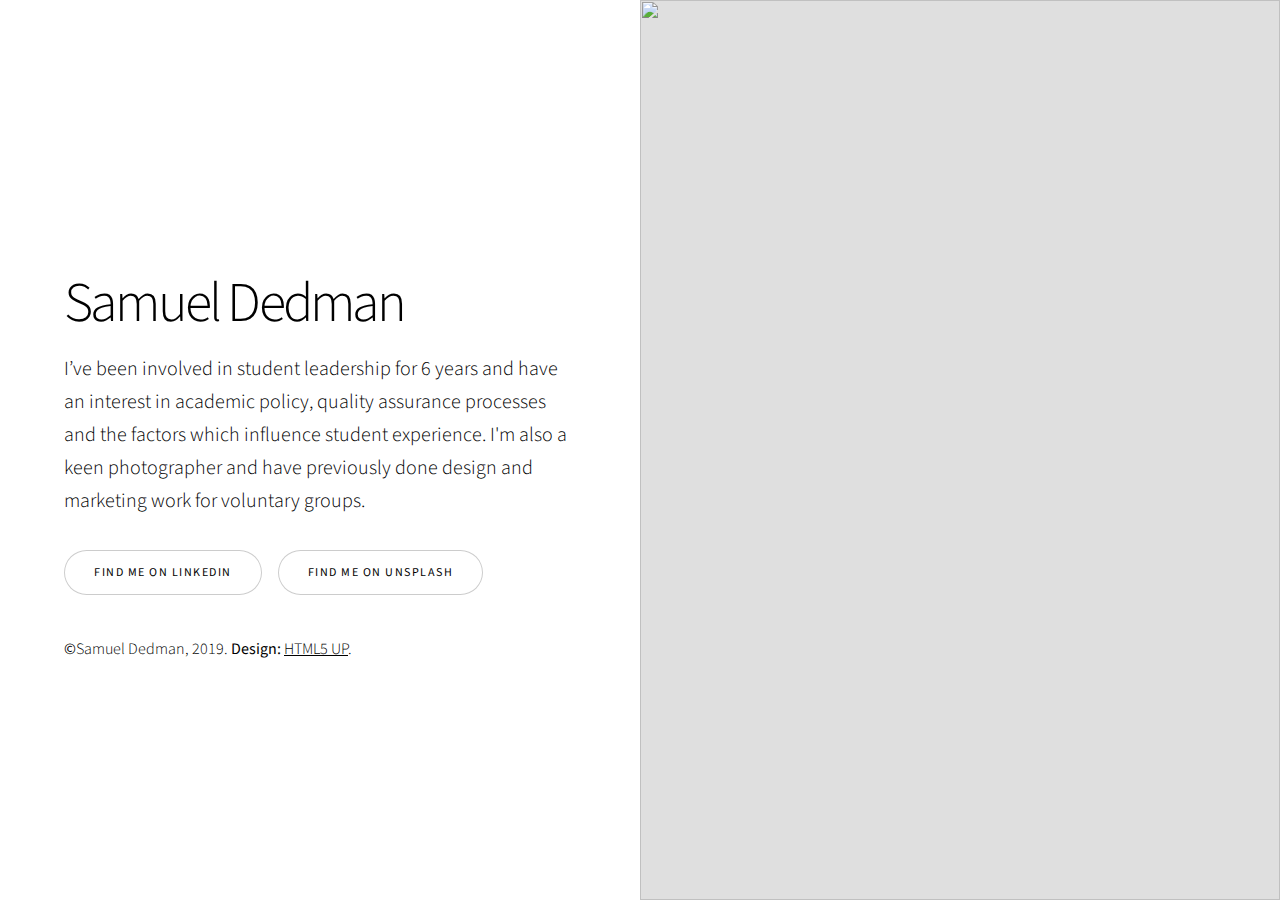
==== commit 6b532141: "ADD: New page for phone recommendations" ====
--- a/index.html
+++ b/index.html
@@ -24,12 +24,12 @@
         <section class="banner style1 orient-left content-align-left image-position-right fullscreen onload-image-fade-in onload-content-fade-right">
             <div class="content">
                 <h1>Samuel Dedman</h1>
-                <p class="major">I'm a Higher Education employee with a particular interest in the influences on student experience, policy reform and quality assurance. I also do design and marketing for student and volunteer groups, as well as some photography.</p>
+                <p class="major">I’ve been involved in student leadership for 6 years and have an interest in academic policy, quality assurance processes and the factors which influence student experience. I'm also a keen photographer and have previously done design and marketing work for voluntary groups.</p>
                 <ul class="actions">
                     <li><a href="https://www.linkedin.com/in/samueljdedman/" class="button big wide smooth-scroll-middle">Find me on LinkedIn</a></li>
                     <li><a href="https://unsplash.com/@sjdedman" class="button big wide smooth-scroll-middle">Find me on Unsplash</a></li>
                 </ul>
-                <p><b>&copy;</b> Samuel Dedman, 2018. <b>Design:</b> <a href="https://html5up.net">HTML5 UP</a>.</p>
+                <b>&copy;</b>Samuel Dedman, 2019. <b>Design:</b> <a href="https://html5up.net">HTML5 UP</a>.
             </div>
             <div class="image">
                 <img src="images/banner.jpg" alt="" />
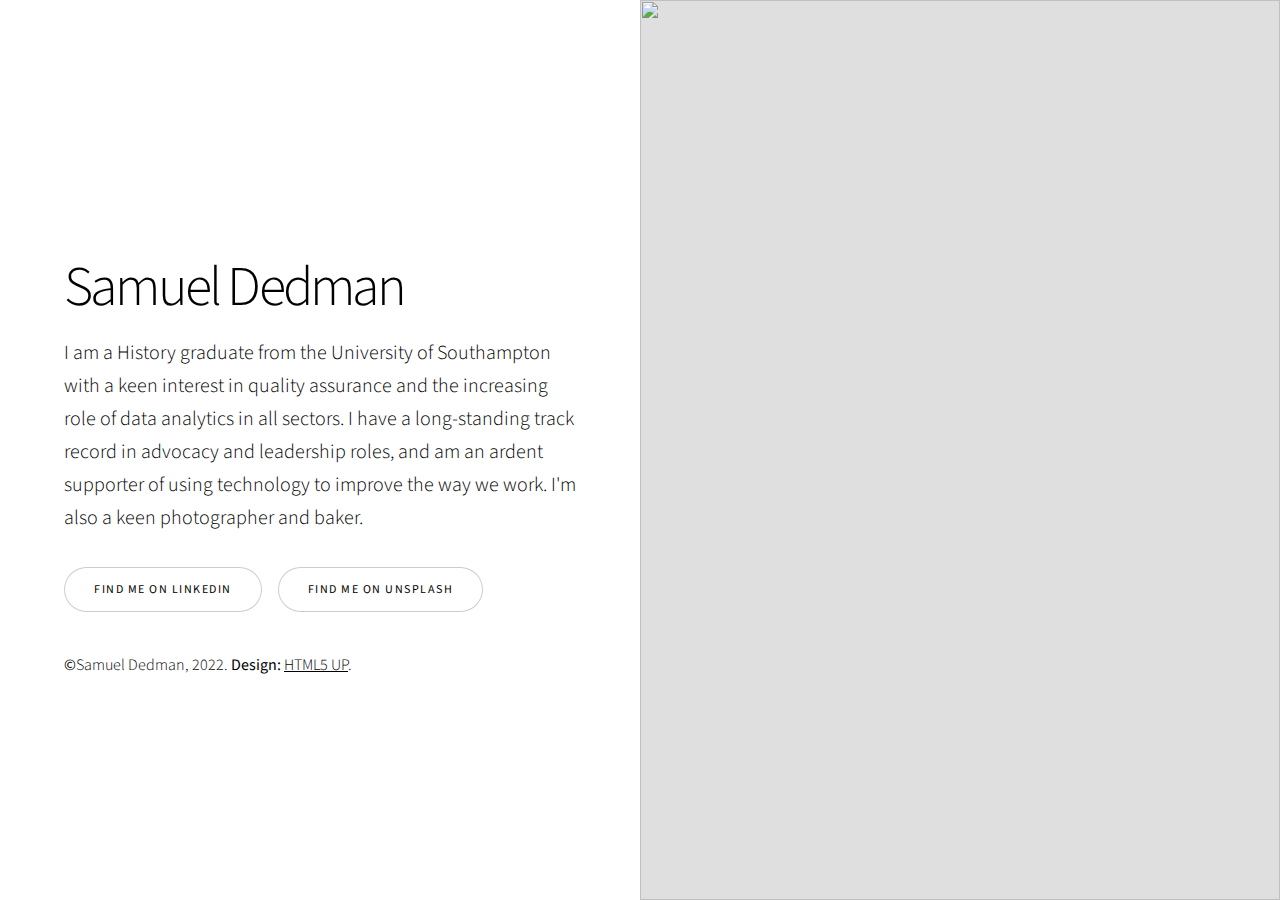
==== commit 7b876e54: "Update index.html" ====
--- a/index.html
+++ b/index.html
@@ -7,6 +7,19 @@
 <html>
 
 <head>
+    <!-- Global site tag (gtag.js) - Google Analytics -->
+    <script async src="https://www.googletagmanager.com/gtag/js?id=UA-43977640-2"></script>
+    <script>
+        window.dataLayer = window.dataLayer || [];
+
+        function gtag() {
+            dataLayer.push(arguments);
+        }
+        gtag('js', new Date());
+
+        gtag('config', 'UA-43977640-2');
+
+    </script>
     <title>Samuel Dedman</title>
     <meta charset="utf-8" />
     <meta name="viewport" content="width=device-width, initial-scale=1, user-scalable=no" />
@@ -24,12 +37,12 @@
         <section class="banner style1 orient-left content-align-left image-position-right fullscreen onload-image-fade-in onload-content-fade-right">
             <div class="content">
                 <h1>Samuel Dedman</h1>
-                <p class="major">I’ve been involved in student leadership for 6 years and have an interest in academic policy, quality assurance processes and the factors which influence student experience. I'm also a keen photographer and have previously done design and marketing work for voluntary groups.</p>
+                <p class="major">I am a History graduate from the University of Southampton with a keen interest in quality assurance and the increasing role of data analytics in all sectors. I have a long-standing track record in advocacy and leadership roles, and am an ardent supporter of using technology to improve the way we work. I'm also a keen photographer and baker.</p>
                 <ul class="actions">
                     <li><a href="https://www.linkedin.com/in/samueljdedman/" class="button big wide smooth-scroll-middle">Find me on LinkedIn</a></li>
                     <li><a href="https://unsplash.com/@sjdedman" class="button big wide smooth-scroll-middle">Find me on Unsplash</a></li>
                 </ul>
-                <b>&copy;</b>Samuel Dedman, 2019. <b>Design:</b> <a href="https://html5up.net">HTML5 UP</a>.
+                <b>&copy;</b>Samuel Dedman, 2022. <b>Design:</b> <a href="https://html5up.net">HTML5 UP</a>.
             </div>
             <div class="image">
                 <img src="images/banner.jpg" alt="" />
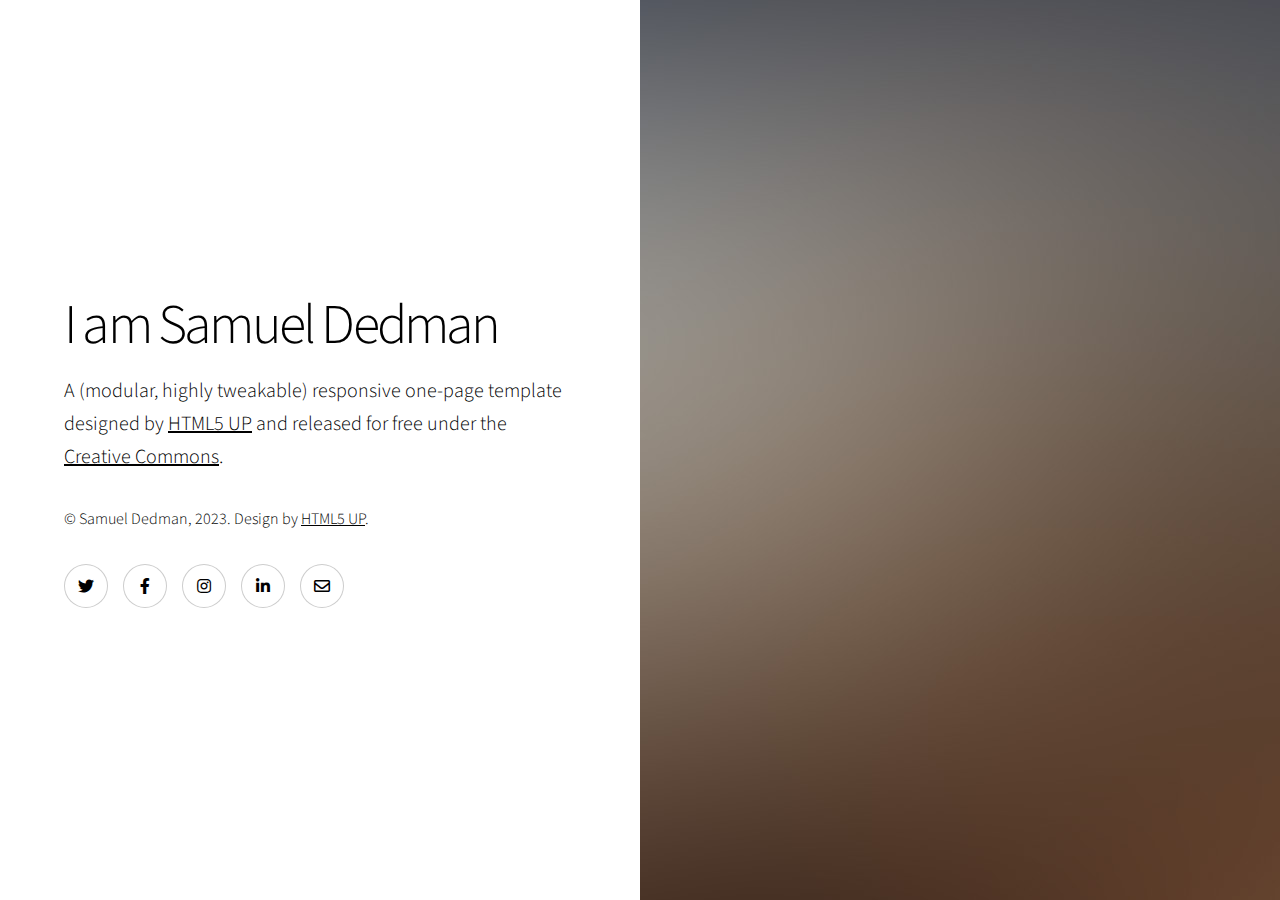
==== commit 4ea3131a: "Initial 2023v2" ====
--- a/index.html
+++ b/index.html
@@ -5,61 +5,55 @@
 	Free for personal and commercial use under the CCA 3.0 license (html5up.net/license)
 -->
 <html>
+	<head>
+		<title>Samuel Dedman</title>
+		<meta charset="utf-8" />
+		<meta name="viewport" content="width=device-width, initial-scale=1, user-scalable=no" />
+		<link rel="stylesheet" href="assets/css/main.css" />
+		<noscript><link rel="stylesheet" href="assets/css/noscript.css" /></noscript>
+	</head>
+	<!-- Google tag (gtag.js) -->
+	<script async src="https://www.googletagmanager.com/gtag/js?id=G-STS179VPQW"></script>
+	<script>
+	window.dataLayer = window.dataLayer || [];
+	function gtag(){dataLayer.push(arguments);}
+	gtag('js', new Date());
 
-<head>
-    <!-- Global site tag (gtag.js) - Google Analytics -->
-    <script async src="https://www.googletagmanager.com/gtag/js?id=UA-43977640-2"></script>
-    <script>
-        window.dataLayer = window.dataLayer || [];
+	gtag('config', 'G-STS179VPQW');
+	</script>
+	<body class="is-preload">
 
-        function gtag() {
-            dataLayer.push(arguments);
-        }
-        gtag('js', new Date());
+		<!-- Wrapper -->
+			<div id="wrapper" class="divided">
 
-        gtag('config', 'UA-43977640-2');
+				<!-- One -->
+					<section class="banner style1 orient-left content-align-left image-position-right fullscreen onload-image-fade-in onload-content-fade-right">
+						<div class="content">
+							<h1>I am Samuel Dedman</h1>
+							<p class="major">A (modular, highly tweakable) responsive one-page template designed by <a href="https://html5up.net">HTML5 UP</a> and released for free under the <a href="https://html5up.net/license">Creative Commons</a>.</p>
+							<p>&copy; Samuel Dedman, 2023. Design by <a href="https://html5up.net">HTML5 UP</a>.</p>
+							<ul class="icons">
+									<li><a href="#" class="icon brands style2 fa-twitter"><span class="label">Twitter</span></a></li>
+									<li><a href="#" class="icon brands style2 fa-facebook-f"><span class="label">Facebook</span></a></li>
+									<li><a href="#" class="icon brands style2 fa-instagram"><span class="label">Instagram</span></a></li>
+									<li><a href="#" class="icon brands style2 fa-linkedin-in"><span class="label">LinkedIn</span></a></li>
+									<li><a href="#" class="icon style2 fa-envelope"><span class="label">Email</span></a></li>
+								</ul>
+						</div>
+						<div class="image">
+							<img src="images/banner.jpg" alt="" />
+						</div>
+					</section>
+			</div>
 
-    </script>
-    <title>Samuel Dedman</title>
-    <meta charset="utf-8" />
-    <meta name="viewport" content="width=device-width, initial-scale=1, user-scalable=no" />
-    <link rel="stylesheet" href="assets/css/main.css" />
-    <noscript>
-        <link rel="stylesheet" href="assets/css/noscript.css" /></noscript>
-</head>
+		<!-- Scripts -->
+			<script src="assets/js/jquery.min.js"></script>
+			<script src="assets/js/jquery.scrollex.min.js"></script>
+			<script src="assets/js/jquery.scrolly.min.js"></script>
+			<script src="assets/js/browser.min.js"></script>
+			<script src="assets/js/breakpoints.min.js"></script>
+			<script src="assets/js/util.js"></script>
+			<script src="assets/js/main.js"></script>
 
-<body class="is-preload">
-
-    <!-- Wrapper -->
-    <div id="wrapper" class="divided">
-
-        <!-- One -->
-        <section class="banner style1 orient-left content-align-left image-position-right fullscreen onload-image-fade-in onload-content-fade-right">
-            <div class="content">
-                <h1>Samuel Dedman</h1>
-                <p class="major">I am a History graduate from the University of Southampton with a keen interest in quality assurance and the increasing role of data analytics in all sectors. I have a long-standing track record in advocacy and leadership roles, and am an ardent supporter of using technology to improve the way we work. I'm also a keen photographer and baker.</p>
-                <ul class="actions">
-                    <li><a href="https://www.linkedin.com/in/samueljdedman/" class="button big wide smooth-scroll-middle">Find me on LinkedIn</a></li>
-                    <li><a href="https://unsplash.com/@sjdedman" class="button big wide smooth-scroll-middle">Find me on Unsplash</a></li>
-                </ul>
-                <b>&copy;</b>Samuel Dedman, 2022. <b>Design:</b> <a href="https://html5up.net">HTML5 UP</a>.
-            </div>
-            <div class="image">
-                <img src="images/banner.jpg" alt="" />
-            </div>
-        </section>
-
-    </div>
-
-    <!-- Scripts -->
-    <script src="assets/js/jquery.min.js"></script>
-    <script src="assets/js/jquery.scrollex.min.js"></script>
-    <script src="assets/js/jquery.scrolly.min.js"></script>
-    <script src="assets/js/browser.min.js"></script>
-    <script src="assets/js/breakpoints.min.js"></script>
-    <script src="assets/js/util.js"></script>
-    <script src="assets/js/main.js"></script>
-
-</body>
-
-</html>
+	</body>
+</html>--- a/assets/css/main.css
+++ b/assets/css/main.css
@@ -1,4 +1,4 @@
-@import url(font-awesome.min.css);
+@import url(fontawesome-all.min.css);
 @import url("https://fonts.googleapis.com/css?family=Source+Sans+Pro:300,300i,400,400i");
 
 /*
@@ -394,19 +394,19 @@
 		}
 
 		.row > .col-1 {
-			width: 8.3333333333%;
+			width: 8.33333%;
 		}
 
 		.row > .off-1 {
-			margin-left: 8.3333333333%;
+			margin-left: 8.33333%;
 		}
 
 		.row > .col-2 {
-			width: 16.6666666667%;
+			width: 16.66667%;
 		}
 
 		.row > .off-2 {
-			margin-left: 16.6666666667%;
+			margin-left: 16.66667%;
 		}
 
 		.row > .col-3 {
@@ -418,19 +418,19 @@
 		}
 
 		.row > .col-4 {
-			width: 33.3333333333%;
+			width: 33.33333%;
 		}
 
 		.row > .off-4 {
-			margin-left: 33.3333333333%;
+			margin-left: 33.33333%;
 		}
 
 		.row > .col-5 {
-			width: 41.6666666667%;
+			width: 41.66667%;
 		}
 
 		.row > .off-5 {
-			margin-left: 41.6666666667%;
+			margin-left: 41.66667%;
 		}
 
 		.row > .col-6 {
@@ -442,19 +442,19 @@
 		}
 
 		.row > .col-7 {
-			width: 58.3333333333%;
+			width: 58.33333%;
 		}
 
 		.row > .off-7 {
-			margin-left: 58.3333333333%;
+			margin-left: 58.33333%;
 		}
 
 		.row > .col-8 {
-			width: 66.6666666667%;
+			width: 66.66667%;
 		}
 
 		.row > .off-8 {
-			margin-left: 66.6666666667%;
+			margin-left: 66.66667%;
 		}
 
 		.row > .col-9 {
@@ -466,19 +466,19 @@
 		}
 
 		.row > .col-10 {
-			width: 83.3333333333%;
+			width: 83.33333%;
 		}
 
 		.row > .off-10 {
-			margin-left: 83.3333333333%;
+			margin-left: 83.33333%;
 		}
 
 		.row > .col-11 {
-			width: 91.6666666667%;
+			width: 91.66667%;
 		}
 
 		.row > .off-11 {
-			margin-left: 91.6666666667%;
+			margin-left: 91.66667%;
 		}
 
 		.row > .col-12 {
@@ -637,19 +637,19 @@
 				}
 
 				.row > .col-1-xlarge {
-					width: 8.3333333333%;
+					width: 8.33333%;
 				}
 
 				.row > .off-1-xlarge {
-					margin-left: 8.3333333333%;
+					margin-left: 8.33333%;
 				}
 
 				.row > .col-2-xlarge {
-					width: 16.6666666667%;
+					width: 16.66667%;
 				}
 
 				.row > .off-2-xlarge {
-					margin-left: 16.6666666667%;
+					margin-left: 16.66667%;
 				}
 
 				.row > .col-3-xlarge {
@@ -661,19 +661,19 @@
 				}
 
 				.row > .col-4-xlarge {
-					width: 33.3333333333%;
+					width: 33.33333%;
 				}
 
 				.row > .off-4-xlarge {
-					margin-left: 33.3333333333%;
+					margin-left: 33.33333%;
 				}
 
 				.row > .col-5-xlarge {
-					width: 41.6666666667%;
+					width: 41.66667%;
 				}
 
 				.row > .off-5-xlarge {
-					margin-left: 41.6666666667%;
+					margin-left: 41.66667%;
 				}
 
 				.row > .col-6-xlarge {
@@ -685,19 +685,19 @@
 				}
 
 				.row > .col-7-xlarge {
-					width: 58.3333333333%;
+					width: 58.33333%;
 				}
 
 				.row > .off-7-xlarge {
-					margin-left: 58.3333333333%;
+					margin-left: 58.33333%;
 				}
 
 				.row > .col-8-xlarge {
-					width: 66.6666666667%;
+					width: 66.66667%;
 				}
 
 				.row > .off-8-xlarge {
-					margin-left: 66.6666666667%;
+					margin-left: 66.66667%;
 				}
 
 				.row > .col-9-xlarge {
@@ -709,19 +709,19 @@
 				}
 
 				.row > .col-10-xlarge {
-					width: 83.3333333333%;
+					width: 83.33333%;
 				}
 
 				.row > .off-10-xlarge {
-					margin-left: 83.3333333333%;
+					margin-left: 83.33333%;
 				}
 
 				.row > .col-11-xlarge {
-					width: 91.6666666667%;
+					width: 91.66667%;
 				}
 
 				.row > .off-11-xlarge {
-					margin-left: 91.6666666667%;
+					margin-left: 91.66667%;
 				}
 
 				.row > .col-12-xlarge {
@@ -882,19 +882,19 @@
 				}
 
 				.row > .col-1-large {
-					width: 8.3333333333%;
+					width: 8.33333%;
 				}
 
 				.row > .off-1-large {
-					margin-left: 8.3333333333%;
+					margin-left: 8.33333%;
 				}
 
 				.row > .col-2-large {
-					width: 16.6666666667%;
+					width: 16.66667%;
 				}
 
 				.row > .off-2-large {
-					margin-left: 16.6666666667%;
+					margin-left: 16.66667%;
 				}
 
 				.row > .col-3-large {
@@ -906,19 +906,19 @@
 				}
 
 				.row > .col-4-large {
-					width: 33.3333333333%;
+					width: 33.33333%;
 				}
 
 				.row > .off-4-large {
-					margin-left: 33.3333333333%;
+					margin-left: 33.33333%;
 				}
 
 				.row > .col-5-large {
-					width: 41.6666666667%;
+					width: 41.66667%;
 				}
 
 				.row > .off-5-large {
-					margin-left: 41.6666666667%;
+					margin-left: 41.66667%;
 				}
 
 				.row > .col-6-large {
@@ -930,19 +930,19 @@
 				}
 
 				.row > .col-7-large {
-					width: 58.3333333333%;
+					width: 58.33333%;
 				}
 
 				.row > .off-7-large {
-					margin-left: 58.3333333333%;
+					margin-left: 58.33333%;
 				}
 
 				.row > .col-8-large {
-					width: 66.6666666667%;
+					width: 66.66667%;
 				}
 
 				.row > .off-8-large {
-					margin-left: 66.6666666667%;
+					margin-left: 66.66667%;
 				}
 
 				.row > .col-9-large {
@@ -954,19 +954,19 @@
 				}
 
 				.row > .col-10-large {
-					width: 83.3333333333%;
+					width: 83.33333%;
 				}
 
 				.row > .off-10-large {
-					margin-left: 83.3333333333%;
+					margin-left: 83.33333%;
 				}
 
 				.row > .col-11-large {
-					width: 91.6666666667%;
+					width: 91.66667%;
 				}
 
 				.row > .off-11-large {
-					margin-left: 91.6666666667%;
+					margin-left: 91.66667%;
 				}
 
 				.row > .col-12-large {
@@ -1127,19 +1127,19 @@
 				}
 
 				.row > .col-1-medium {
-					width: 8.3333333333%;
+					width: 8.33333%;
 				}
 
 				.row > .off-1-medium {
-					margin-left: 8.3333333333%;
+					margin-left: 8.33333%;
 				}
 
 				.row > .col-2-medium {
-					width: 16.6666666667%;
+					width: 16.66667%;
 				}
 
 				.row > .off-2-medium {
-					margin-left: 16.6666666667%;
+					margin-left: 16.66667%;
 				}
 
 				.row > .col-3-medium {
@@ -1151,19 +1151,19 @@
 				}
 
 				.row > .col-4-medium {
-					width: 33.3333333333%;
+					width: 33.33333%;
 				}
 
 				.row > .off-4-medium {
-					margin-left: 33.3333333333%;
+					margin-left: 33.33333%;
 				}
 
 				.row > .col-5-medium {
-					width: 41.6666666667%;
+					width: 41.66667%;
 				}
 
 				.row > .off-5-medium {
-					margin-left: 41.6666666667%;
+					margin-left: 41.66667%;
 				}
 
 				.row > .col-6-medium {
@@ -1175,19 +1175,19 @@
 				}
 
 				.row > .col-7-medium {
-					width: 58.3333333333%;
+					width: 58.33333%;
 				}
 
 				.row > .off-7-medium {
-					margin-left: 58.3333333333%;
+					margin-left: 58.33333%;
 				}
 
 				.row > .col-8-medium {
-					width: 66.6666666667%;
+					width: 66.66667%;
 				}
 
 				.row > .off-8-medium {
-					margin-left: 66.6666666667%;
+					margin-left: 66.66667%;
 				}
 
 				.row > .col-9-medium {
@@ -1199,19 +1199,19 @@
 				}
 
 				.row > .col-10-medium {
-					width: 83.3333333333%;
+					width: 83.33333%;
 				}
 
 				.row > .off-10-medium {
-					margin-left: 83.3333333333%;
+					margin-left: 83.33333%;
 				}
 
 				.row > .col-11-medium {
-					width: 91.6666666667%;
+					width: 91.66667%;
 				}
 
 				.row > .off-11-medium {
-					margin-left: 91.6666666667%;
+					margin-left: 91.66667%;
 				}
 
 				.row > .col-12-medium {
@@ -1372,19 +1372,19 @@
 				}
 
 				.row > .col-1-small {
-					width: 8.3333333333%;
+					width: 8.33333%;
 				}
 
 				.row > .off-1-small {
-					margin-left: 8.3333333333%;
+					margin-left: 8.33333%;
 				}
 
 				.row > .col-2-small {
-					width: 16.6666666667%;
+					width: 16.66667%;
 				}
 
 				.row > .off-2-small {
-					margin-left: 16.6666666667%;
+					margin-left: 16.66667%;
 				}
 
 				.row > .col-3-small {
@@ -1396,19 +1396,19 @@
 				}
 
 				.row > .col-4-small {
-					width: 33.3333333333%;
+					width: 33.33333%;
 				}
 
 				.row > .off-4-small {
-					margin-left: 33.3333333333%;
+					margin-left: 33.33333%;
 				}
 
 				.row > .col-5-small {
-					width: 41.6666666667%;
+					width: 41.66667%;
 				}
 
 				.row > .off-5-small {
-					margin-left: 41.6666666667%;
+					margin-left: 41.66667%;
 				}
 
 				.row > .col-6-small {
@@ -1420,19 +1420,19 @@
 				}
 
 				.row > .col-7-small {
-					width: 58.3333333333%;
+					width: 58.33333%;
 				}
 
 				.row > .off-7-small {
-					margin-left: 58.3333333333%;
+					margin-left: 58.33333%;
 				}
 
 				.row > .col-8-small {
-					width: 66.6666666667%;
+					width: 66.66667%;
 				}
 
 				.row > .off-8-small {
-					margin-left: 66.6666666667%;
+					margin-left: 66.66667%;
 				}
 
 				.row > .col-9-small {
@@ -1444,19 +1444,19 @@
 				}
 
 				.row > .col-10-small {
-					width: 83.3333333333%;
+					width: 83.33333%;
 				}
 
 				.row > .off-10-small {
-					margin-left: 83.3333333333%;
+					margin-left: 83.33333%;
 				}
 
 				.row > .col-11-small {
-					width: 91.6666666667%;
+					width: 91.66667%;
 				}
 
 				.row > .off-11-small {
-					margin-left: 91.6666666667%;
+					margin-left: 91.66667%;
 				}
 
 				.row > .col-12-small {
@@ -1617,19 +1617,19 @@
 				}
 
 				.row > .col-1-xsmall {
-					width: 8.3333333333%;
+					width: 8.33333%;
 				}
 
 				.row > .off-1-xsmall {
-					margin-left: 8.3333333333%;
+					margin-left: 8.33333%;
 				}
 
 				.row > .col-2-xsmall {
-					width: 16.6666666667%;
+					width: 16.66667%;
 				}
 
 				.row > .off-2-xsmall {
-					margin-left: 16.6666666667%;
+					margin-left: 16.66667%;
 				}
 
 				.row > .col-3-xsmall {
@@ -1641,19 +1641,19 @@
 				}
 
 				.row > .col-4-xsmall {
-					width: 33.3333333333%;
+					width: 33.33333%;
 				}
 
 				.row > .off-4-xsmall {
-					margin-left: 33.3333333333%;
+					margin-left: 33.33333%;
 				}
 
 				.row > .col-5-xsmall {
-					width: 41.6666666667%;
+					width: 41.66667%;
 				}
 
 				.row > .off-5-xsmall {
-					margin-left: 41.6666666667%;
+					margin-left: 41.66667%;
 				}
 
 				.row > .col-6-xsmall {
@@ -1665,19 +1665,19 @@
 				}
 
 				.row > .col-7-xsmall {
-					width: 58.3333333333%;
+					width: 58.33333%;
 				}
 
 				.row > .off-7-xsmall {
-					margin-left: 58.3333333333%;
+					margin-left: 58.33333%;
 				}
 
 				.row > .col-8-xsmall {
-					width: 66.6666666667%;
+					width: 66.66667%;
 				}
 
 				.row > .off-8-xsmall {
-					margin-left: 66.6666666667%;
+					margin-left: 66.66667%;
 				}
 
 				.row > .col-9-xsmall {
@@ -1689,19 +1689,19 @@
 				}
 
 				.row > .col-10-xsmall {
-					width: 83.3333333333%;
+					width: 83.33333%;
 				}
 
 				.row > .off-10-xsmall {
-					margin-left: 83.3333333333%;
+					margin-left: 83.33333%;
 				}
 
 				.row > .col-11-xsmall {
-					width: 91.6666666667%;
+					width: 91.66667%;
 				}
 
 				.row > .off-11-xsmall {
-					margin-left: 91.6666666667%;
+					margin-left: 91.66667%;
 				}
 
 				.row > .col-12-xsmall {
@@ -1862,19 +1862,19 @@
 				}
 
 				.row > .col-1-xxsmall {
-					width: 8.3333333333%;
+					width: 8.33333%;
 				}
 
 				.row > .off-1-xxsmall {
-					margin-left: 8.3333333333%;
+					margin-left: 8.33333%;
 				}
 
 				.row > .col-2-xxsmall {
-					width: 16.6666666667%;
+					width: 16.66667%;
 				}
 
 				.row > .off-2-xxsmall {
-					margin-left: 16.6666666667%;
+					margin-left: 16.66667%;
 				}
 
 				.row > .col-3-xxsmall {
@@ -1886,19 +1886,19 @@
 				}
 
 				.row > .col-4-xxsmall {
-					width: 33.3333333333%;
+					width: 33.33333%;
 				}
 
 				.row > .off-4-xxsmall {
-					margin-left: 33.3333333333%;
+					margin-left: 33.33333%;
 				}
 
 				.row > .col-5-xxsmall {
-					width: 41.6666666667%;
+					width: 41.66667%;
 				}
 
 				.row > .off-5-xxsmall {
-					margin-left: 41.6666666667%;
+					margin-left: 41.66667%;
 				}
 
 				.row > .col-6-xxsmall {
@@ -1910,19 +1910,19 @@
 				}
 
 				.row > .col-7-xxsmall {
-					width: 58.3333333333%;
+					width: 58.33333%;
 				}
 
 				.row > .off-7-xxsmall {
-					margin-left: 58.3333333333%;
+					margin-left: 58.33333%;
 				}
 
 				.row > .col-8-xxsmall {
-					width: 66.6666666667%;
+					width: 66.66667%;
 				}
 
 				.row > .off-8-xxsmall {
-					margin-left: 66.6666666667%;
+					margin-left: 66.66667%;
 				}
 
 				.row > .col-9-xxsmall {
@@ -1934,19 +1934,19 @@
 				}
 
 				.row > .col-10-xxsmall {
-					width: 83.3333333333%;
+					width: 83.33333%;
 				}
 
 				.row > .off-10-xxsmall {
-					margin-left: 83.3333333333%;
+					margin-left: 83.33333%;
 				}
 
 				.row > .col-11-xxsmall {
-					width: 91.6666666667%;
+					width: 91.66667%;
 				}
 
 				.row > .off-11-xxsmall {
-					margin-left: 91.6666666667%;
+					margin-left: 91.66667%;
 				}
 
 				.row > .col-12-xxsmall {
@@ -2418,10 +2418,14 @@
 			input[type="radio"] + label:before {
 				-moz-osx-font-smoothing: grayscale;
 				-webkit-font-smoothing: antialiased;
-				font-family: FontAwesome;
+				display: inline-block;
 				font-style: normal;
-				font-weight: normal;
+				font-variant: normal;
+				text-rendering: auto;
+				line-height: 1;
 				text-transform: none !important;
+				font-family: 'Font Awesome 5 Free';
+				font-weight: 900;
 			}
 
 			input[type="checkbox"] + label:before,
@@ -2430,9 +2434,10 @@
 				border: solid 1px;
 				content: '';
 				display: inline-block;
+				font-size: 0.8rem;
 				height: 1.65rem;
 				left: 0;
-				line-height: 1.58125rem;
+				line-height: 1.65rem;
 				position: absolute;
 				text-align: center;
 				top: 0;
@@ -2555,14 +2560,30 @@
 		.icon:before {
 			-moz-osx-font-smoothing: grayscale;
 			-webkit-font-smoothing: antialiased;
-			font-family: FontAwesome;
+			display: inline-block;
 			font-style: normal;
-			font-weight: normal;
+			font-variant: normal;
+			text-rendering: auto;
+			line-height: 1;
 			text-transform: none !important;
+			font-family: 'Font Awesome 5 Free';
+			font-weight: 400;
 		}
 
 		.icon > .label {
 			display: none;
+		}
+
+		.icon:before {
+			line-height: inherit;
+		}
+
+		.icon.solid:before {
+			font-weight: 900;
+		}
+
+		.icon.brands:before {
+			font-family: 'Font Awesome 5 Brands';
 		}
 
 		.icon.style2:before {
@@ -4020,7 +4041,7 @@
 			border-radius: 0;
 			border: solid 1px;
 			width: 13rem;
-			height: 23.1111111111rem;
+			height: 23.11111rem;
 			margin-top: 2.5rem;
 			margin-bottom: 5rem;
 			margin-right: 3.5rem;
@@ -4097,7 +4118,7 @@
 
 				.banner.style4 .image {
 					width: 11.375rem;
-					height: 20.2222222222rem;
+					height: 20.22222rem;
 					margin-top: 2.1875rem;
 					margin-bottom: 4.625rem;
 				}
@@ -4130,7 +4151,7 @@
 
 				.banner.style4 .image {
 					width: 8.125rem;
-					height: 14.4444444444rem;
+					height: 14.44444rem;
 					margin-top: 1.5625rem;
 					margin-bottom: 3.875rem;
 				}
@@ -5223,7 +5244,7 @@
 			border-radius: 0;
 			border: solid 1px;
 			width: 13rem;
-			height: 23.1111111111rem;
+			height: 23.11111rem;
 			margin-top: 2.5rem;
 			margin-bottom: 5rem;
 			margin-right: 3.5rem;
@@ -5300,7 +5321,7 @@
 
 				.spotlight.style3 .image {
 					width: 11.375rem;
-					height: 20.2222222222rem;
+					height: 20.22222rem;
 					margin-top: 2.1875rem;
 					margin-bottom: 4.625rem;
 				}
@@ -5333,7 +5354,7 @@
 
 				.spotlight.style3 .image {
 					width: 8.125rem;
-					height: 14.4444444444rem;
+					height: 14.44444rem;
 					margin-top: 1.5625rem;
 					margin-bottom: 3.875rem;
 				}
@@ -6541,7 +6562,7 @@
 		@media screen and (max-width: 1280px) {
 
 			.gallery.style1 article {
-				width: 33.3333333333%;
+				width: 33.33333%;
 			}
 
 				.gallery.style1 article .caption {
@@ -6597,7 +6618,7 @@
 		@media screen and (max-width: 980px) {
 
 			.gallery.style1.small article {
-				width: 33.3333333333%;
+				width: 33.33333%;
 			}
 
 				.gallery.style1.small article .caption {
@@ -6619,7 +6640,7 @@
 		}
 
 		.gallery.style1.big article {
-			width: 33.3333333333%;
+			width: 33.33333%;
 		}
 
 			.gallery.style1.big article .caption {
@@ -6782,10 +6803,14 @@
 			.gallery.style2 > .forward:before, .gallery.style2 > .backward:before {
 				-moz-osx-font-smoothing: grayscale;
 				-webkit-font-smoothing: antialiased;
-				font-family: FontAwesome;
+				display: inline-block;
 				font-style: normal;
-				font-weight: normal;
+				font-variant: normal;
+				text-rendering: auto;
+				line-height: 1;
 				text-transform: none !important;
+				font-family: 'Font Awesome 5 Free';
+				font-weight: 900;
 			}
 
 			.gallery.style2 > .forward:before, .gallery.style2 > .backward:before {
@@ -7634,7 +7659,7 @@
 
 		.items.style1.medium > * {
 			padding: 2.1875rem 2.1875rem 0.1875rem 2.1875rem ;
-			width: 33.3333333333%;
+			width: 33.33333%;
 		}
 
 			.items.style1.medium > *:nth-child(-n + 3) {
@@ -7670,7 +7695,7 @@
 
 			.items.style1.small > * {
 				padding: 2.1875rem 2.1875rem 0.1875rem 2.1875rem ;
-				width: 33.3333333333%;
+				width: 33.33333%;
 			}
 
 				.items.style1.small > *:nth-child(-n + 3) {
@@ -7863,7 +7888,7 @@
 
 		.items.style2.medium > * {
 			padding: 2.1875rem 2.1875rem 0.1875rem 2.1875rem ;
-			width: 33.3333333333%;
+			width: 33.33333%;
 		}
 
 			.items.style2.medium > *:nth-child(-n + 3) {
@@ -7899,7 +7924,7 @@
 
 			.items.style2.small > * {
 				padding: 2.1875rem 2.1875rem 0.1875rem 2.1875rem ;
-				width: 33.3333333333%;
+				width: 33.33333%;
 			}
 
 				.items.style2.small > *:nth-child(-n + 3) {
@@ -8062,7 +8087,7 @@
 
 		.items.style3.medium > * {
 			padding: 1.09375rem 1.09375rem 0.1rem 1.09375rem ;
-			width: 33.3333333333%;
+			width: 33.33333%;
 		}
 
 		.items.style3.small > * {
@@ -8074,7 +8099,7 @@
 
 			.items.style3.small > * {
 				padding: 1.09375rem 1.09375rem 0.1rem 1.09375rem ;
-				width: 33.3333333333%;
+				width: 33.33333%;
 			}
 
 		}
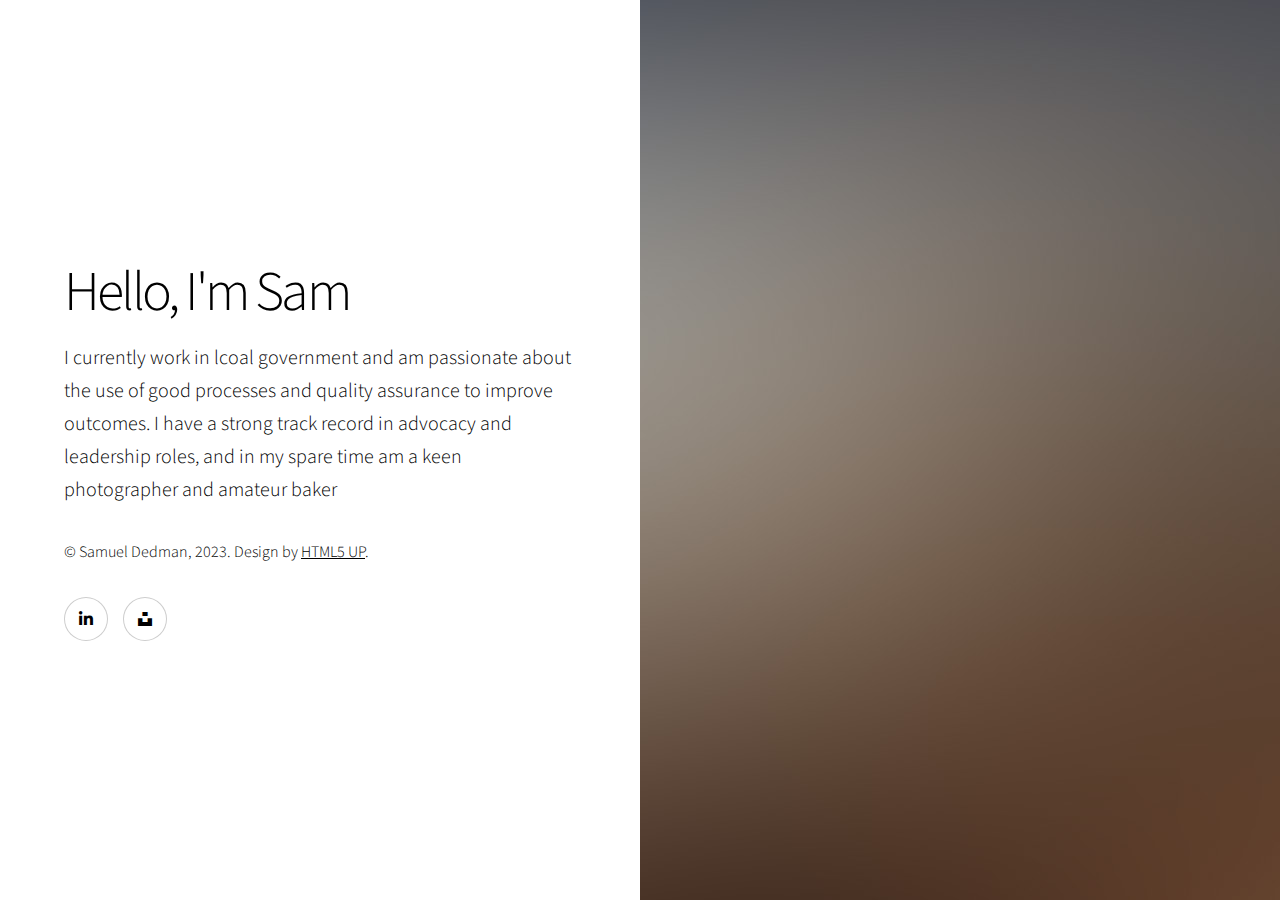
==== commit 478d2986: "2023 refresh" ====
--- a/index.html
+++ b/index.html
@@ -29,15 +29,12 @@
 				<!-- One -->
 					<section class="banner style1 orient-left content-align-left image-position-right fullscreen onload-image-fade-in onload-content-fade-right">
 						<div class="content">
-							<h1>I am Samuel Dedman</h1>
-							<p class="major">A (modular, highly tweakable) responsive one-page template designed by <a href="https://html5up.net">HTML5 UP</a> and released for free under the <a href="https://html5up.net/license">Creative Commons</a>.</p>
+							<h1>Hello, I'm Sam</h1>
+							<p class="major">I currently work in lcoal government and am passionate about the use of good processes and quality assurance to improve outcomes. I have a strong track record in advocacy and leadership roles, and in my spare time am a keen photographer and amateur baker</a></p>
 							<p>&copy; Samuel Dedman, 2023. Design by <a href="https://html5up.net">HTML5 UP</a>.</p>
 							<ul class="icons">
-									<li><a href="#" class="icon brands style2 fa-twitter"><span class="label">Twitter</span></a></li>
-									<li><a href="#" class="icon brands style2 fa-facebook-f"><span class="label">Facebook</span></a></li>
-									<li><a href="#" class="icon brands style2 fa-instagram"><span class="label">Instagram</span></a></li>
-									<li><a href="#" class="icon brands style2 fa-linkedin-in"><span class="label">LinkedIn</span></a></li>
-									<li><a href="#" class="icon style2 fa-envelope"><span class="label">Email</span></a></li>
+									<li><a href="https://www.linkedin.com/in/samueljdedman/" class="icon brands style2 fa-linkedin-in"><span class="label">LinkedIn</span></a></li>
+									<li><a href="https://unsplash.com/@sjdedman" class="icon brands style2 fa-unsplash"><span class="label">Unsplash</span></a></li>
 								</ul>
 						</div>
 						<div class="image">
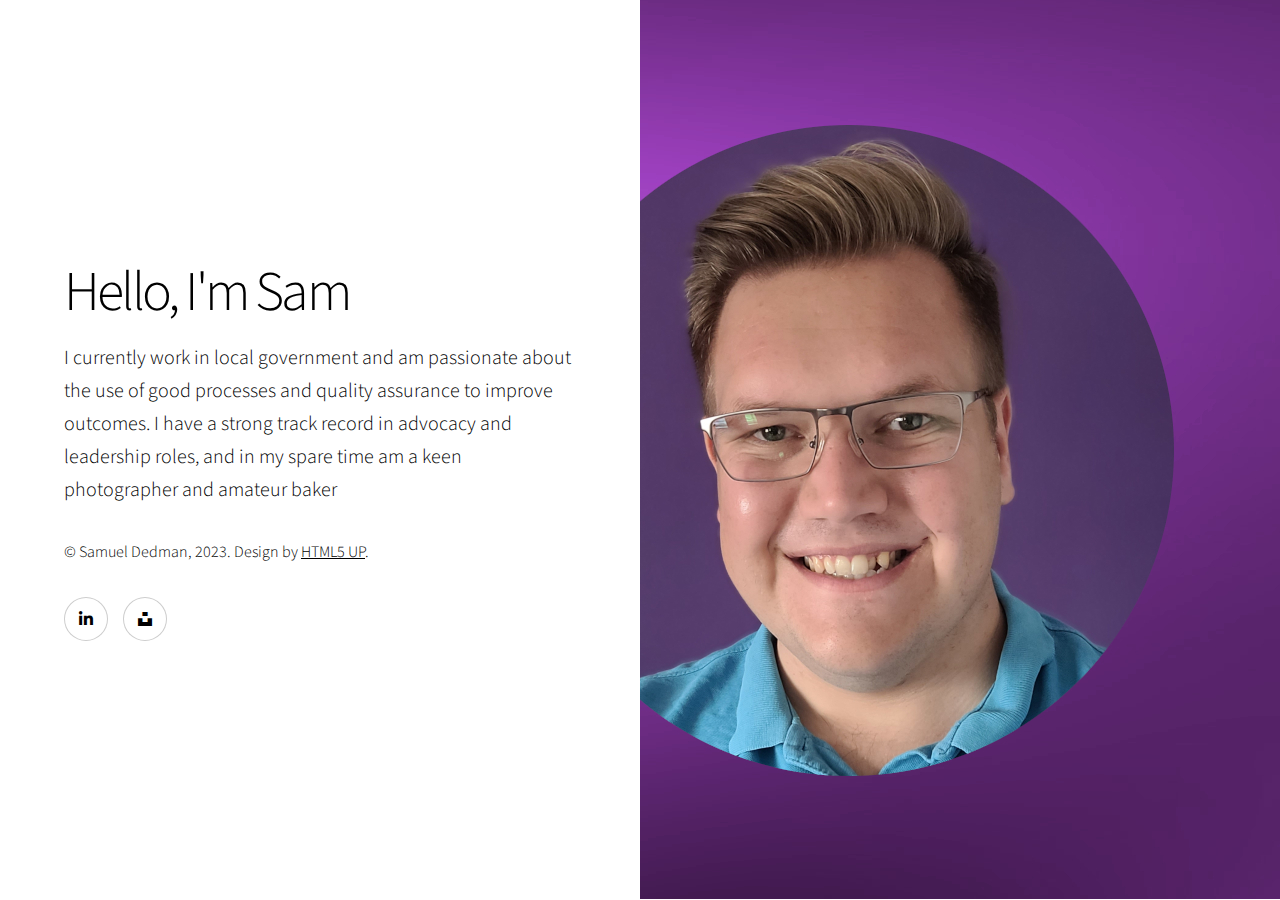
==== commit 79b78322: "New image, minor edits" ====
--- a/index.html
+++ b/index.html
@@ -9,6 +9,7 @@
 		<title>Samuel Dedman</title>
 		<meta charset="utf-8" />
 		<meta name="viewport" content="width=device-width, initial-scale=1, user-scalable=no" />
+		<meta http-equiv="X-Clacks-Overhead" content="GNU Terry Pratchett" />
 		<link rel="stylesheet" href="assets/css/main.css" />
 		<noscript><link rel="stylesheet" href="assets/css/noscript.css" /></noscript>
 	</head>
@@ -30,7 +31,7 @@
 					<section class="banner style1 orient-left content-align-left image-position-right fullscreen onload-image-fade-in onload-content-fade-right">
 						<div class="content">
 							<h1>Hello, I'm Sam</h1>
-							<p class="major">I currently work in lcoal government and am passionate about the use of good processes and quality assurance to improve outcomes. I have a strong track record in advocacy and leadership roles, and in my spare time am a keen photographer and amateur baker</a></p>
+							<p class="major">I currently work in local government and am passionate about the use of good processes and quality assurance to improve outcomes. I have a strong track record in advocacy and leadership roles, and in my spare time am a keen photographer and amateur baker</a></p>
 							<p>&copy; Samuel Dedman, 2023. Design by <a href="https://html5up.net">HTML5 UP</a>.</p>
 							<ul class="icons">
 									<li><a href="https://www.linkedin.com/in/samueljdedman/" class="icon brands style2 fa-linkedin-in"><span class="label">LinkedIn</span></a></li>
